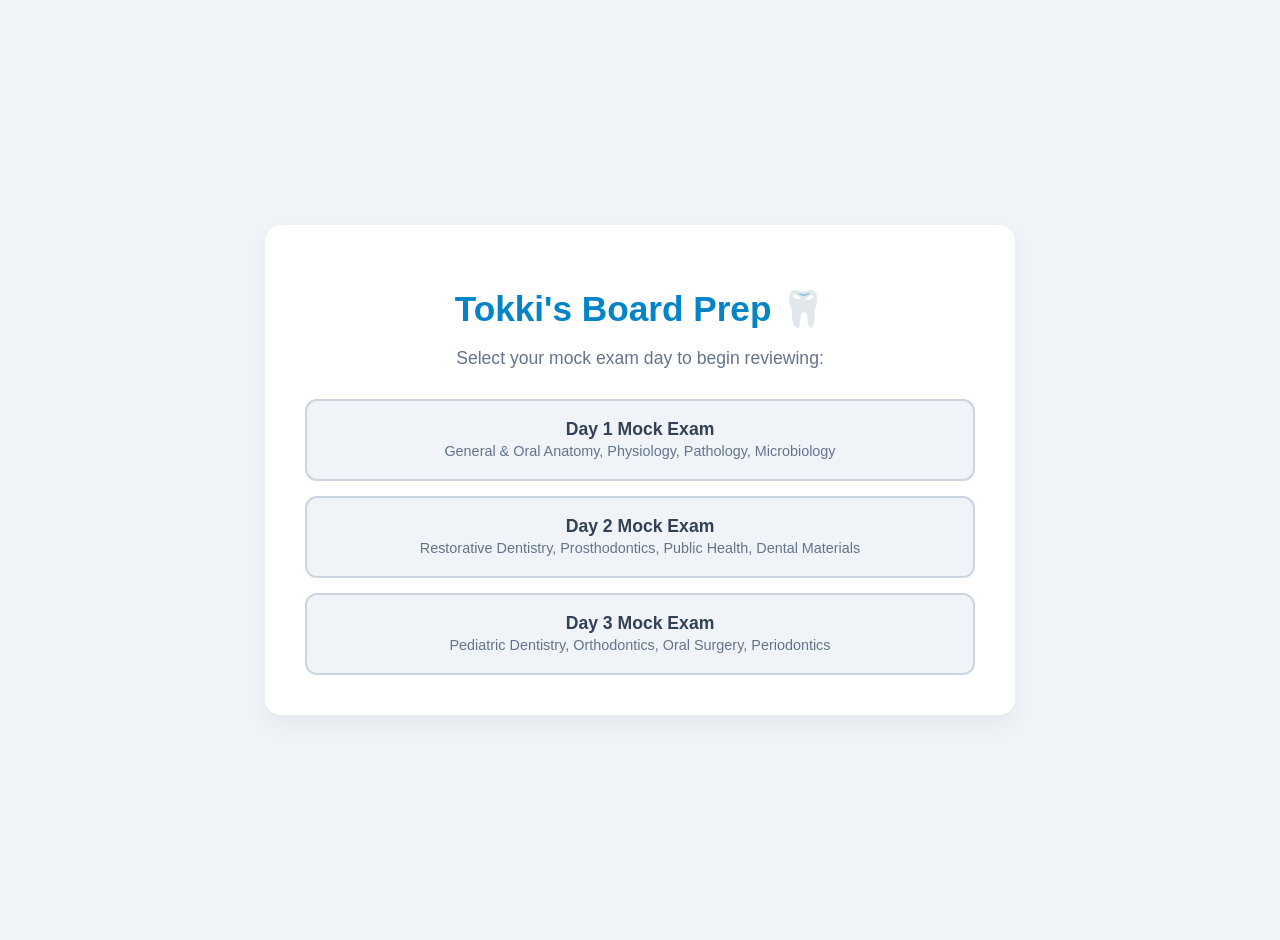
==== index.html @ 35cb78d5 "Update index.html ui" ====
<!DOCTYPE html>
<html lang="en">
<head>
    <meta charset="UTF-8">
    <meta name="viewport" content="width=device-width, initial-scale=1.0">
    <title>Tokki's Board Prep</title>
    <style>
        :root {
            --primary: #0284c7;
            --primary-hover: #0369a1;
            --bg-color: #f0f4f8;
            --card-bg: #ffffff;
            --text-dark: #334155;
            --text-light: #64748b;
            --correct: #22c55e;
            --wrong: #ef4444;
            --rationale-bg: #e0f2fe;
            --rationale-text: #0369a1;
        }

        body {
            font-family: 'Segoe UI', Tahoma, Geneva, Verdana, sans-serif;
            background-color: var(--bg-color);
            color: var(--text-dark);
            display: flex;
            justify-content: center;
            align-items: center;
            min-height: 100vh;
            margin: 0;
            padding: 20px;
        }

        .quiz-container {
            background-color: var(--card-bg);
            border-radius: 16px;
            box-shadow: 0 10px 25px rgba(0,0,0,0.05);
            width: 100%;
            max-width: 750px;
            padding: 40px;
            box-sizing: border-box;
        }

        /* Home Screen Styles */
        .home-screen {
            text-align: center;
        }

        .home-screen h1 {
            color: var(--primary);
            margin-bottom: 10px;
            font-size: 2.2rem;
        }

        .home-screen p {
            color: var(--text-light);
            margin-bottom: 30px;
            font-size: 1.1rem;
        }

        .day-buttons {
            display: flex;
            flex-direction: column;
            gap: 15px;
        }

        .day-btn {
            background-color: var(--bg-color);
            border: 2px solid #cbd5e1;
            border-radius: 12px;
            padding: 18px;
            font-size: 1.1rem;
            font-weight: 600;
            color: var(--text-dark);
            cursor: pointer;
            transition: all 0.2s ease;
        }

        .day-btn:hover {
            background-color: var(--primary);
            color: white;
            border-color: var(--primary);
            transform: translateY(-2px);
        }

        /* Quiz Screen Styles */
        .quiz-screen {
            display: none;
        }

        .quiz-header {
            display: flex;
            justify-content: space-between;
            align-items: center;
            margin-bottom: 25px;
            border-bottom: 1px solid #e2e8f0;
            padding-bottom: 15px;
        }

        .back-home-btn {
            background: none;
            border: none;
            color: var(--text-light);
            cursor: pointer;
            font-size: 0.95rem;
            font-weight: 600;
            padding: 0;
        }

        .back-home-btn:hover {
            color: var(--primary);
        }

        .progress {
            font-size: 0.9rem;
            color: var(--text-light);
            font-weight: 600;
        }

        .question {
            font-size: 1.15rem;
            font-weight: 600;
            margin-bottom: 25px;
            line-height: 1.6;
        }

        .options {
            display: flex;
            flex-direction: column;
            gap: 12px;
        }

        .option-btn {
            background-color: var(--bg-color);
            border: 2px solid transparent;
            border-radius: 8px;
            padding: 15px 20px;
            font-size: 1rem;
            color: var(--text-dark);
            cursor: pointer;
            text-align: left;
            transition: all 0.2s ease;
            line-height: 1.4;
        }

        .option-btn:hover:not(:disabled) {
            background-color: #e2e8f0;
            border-color: #cbd5e1;
        }

        .option-btn:disabled {
            cursor: default;
        }

        .option-btn.correct {
            background-color: #dcfce7;
            border-color: var(--correct);
            color: #166534;
        }

        .option-btn.wrong {
            background-color: #fee2e2;
            border-color: var(--wrong);
            color: #991b1b;
        }

        .rationale-box {
            display: none;
            margin-top: 25px;
            padding: 20px;
            border-radius: 8px;
            background-color: var(--rationale-bg);
            color: var(--rationale-text);
            border-left: 4px solid var(--primary);
            font-size: 0.95rem;
            line-height: 1.5;
        }

        .rationale-box strong {
            display: block;
            margin-bottom: 8px;
            font-size: 1.05rem;
        }

        .controls {
            margin-top: 30px;
            display: flex;
            justify-content: space-between;
        }

        .nav-btn {
            background-color: #cbd5e1;
            color: var(--text-dark);
            border: none;
            border-radius: 8px;
            padding: 12px 24px;
            font-size: 1rem;
            font-weight: 600;
            cursor: pointer;
            transition: background-color 0.2s ease;
        }

        .nav-btn:hover:not(:disabled) {
            background-color: #94a3b8;
        }

        .nav-btn:disabled {
            opacity: 0.5;
            cursor: not-allowed;
        }

        #next-btn {
            background-color: var(--primary);
            color: white;
        }

        #next-btn:hover:not(:disabled) {
            background-color: var(--primary-hover);
        }

        /* Results Screen Styles */
        .results-screen {
            text-align: center;
            display: none;
        }

        .results-screen h2 {
            font-size: 2rem;
            color: var(--primary);
            margin-bottom: 10px;
        }

        .results-screen p {
            font-size: 1.2rem;
            color: var(--text-light);
            margin-bottom: 25px;
        }

        .results-details {
            text-align: left;
            margin-bottom: 30px;
            padding: 20px;
            background-color: #f8fafc;
            border-radius: 8px;
            border: 1px solid #e2e8f0;
            font-size: 1rem;
            color: var(--text-dark);
        }
    </style>
</head>
<body>

    <div class="quiz-container">
        
        <!-- HOME / DAY SELECTOR SCREEN -->
        <div class="home-screen" id="home-screen">
            <h1>Tokki's Board Prep 🦷</h1>
            <p>Select your mock exam day to begin reviewing:</p>
            <div class="day-buttons">
                <button class="day-btn" onclick="startExam('day1')">
                    <strong>Day 1 Mock Exam</strong><br>
                    <span style="font-size: 0.9rem; font-weight: normal; color: var(--text-light);">General & Oral Anatomy, Physiology, Pathology, Microbiology</span>
                </button>
                <button class="day-btn" onclick="startExam('day2')">
                    <strong>Day 2 Mock Exam</strong><br>
                    <span style="font-size: 0.9rem; font-weight: normal; color: var(--text-light);">Restorative Dentistry, Prosthodontics, Public Health, Dental Materials</span>
                </button>
                <button class="day-btn" onclick="startExam('day3')">
                    <strong>Day 3 Mock Exam</strong><br>
                    <span style="font-size: 0.9rem; font-weight: normal; color: var(--text-light);">Pediatric Dentistry, Orthodontics, Oral Surgery, Periodontics</span>
                </button>
            </div>
        </div>

        <!-- QUIZ INTERACTIVE SCREEN -->
        <div class="quiz-screen" id="quiz-screen">
            <div class="quiz-header">
                <button class="back-home-btn" onclick="returnToHome()">← Exit to Home</button>
                <div class="progress" id="progress">Question 1 of 1</div>
            </div>

            <div class="question" id="question">Loading question...</div>
            <div class="options" id="options"></div>
            
            <div class="rationale-box" id="rationale-box">
                <strong>Explanation:</strong>
                <span id="rationale-text"></span>
            </div>

            <div class="controls">
                <button class="nav-btn" id="prev-btn" onclick="prevQuestion()">Previous</button>
                <button class="nav-btn" id="next-btn" onclick="nextQuestion()">Next</button>
            </div>
        </div>

        <!-- RESULTS SCREEN -->
        <div class="results-screen" id="results-screen">
            <h2>Exam Complete!</h2>
            <p>You scored <strong id="score">0</strong> out of <span id="total">0</span>!</p>
            <div id="results-message" class="results-details"></div>
            <button class="day-btn" onclick="returnToHome()" style="background-color: var(--primary); color: white; border: none;">Back to Home</button>
        </div>

    </div>

    <script>
        // --- EXAM QUESTION BANKS ---
        const examData = {
            day1: [
              {
                "question": "A 24-year-old patient requires a surgical extraction of an impacted mandibular third molar (#38). During the administration of the inferior alveolar nerve block (IANB), the needle is inserted too far posteriorly into the parotid gland. Which cranial nerve is most likely to be temporarily paralyzed, and what clinical sign would the patient exhibit?",
                "options": [
                  "Trigeminal Nerve (CN V); Inability to close the mandible",
                  "Facial Nerve (CN VII); Unilateral drooping of the facial muscles (Bell's palsy-like)",
                  "Glossopharyngeal Nerve (CN IX); Loss of gag reflex",
                  "Hypoglossal Nerve (CN XII); Deviation of the tongue to the affected side"
                ],
                "correct": 1,
                "rationale": "The facial nerve (CN VII) runs directly through the parotid gland. If the needle goes too far posterior during an IANB and injects anesthetic into the parotid capsule, CN VII is temporarily blocked, causing a temporary unilateral facial paralysis (inability to close the eye, drooping lip) that lasts until the anesthetic wears off."
              },
              {
                "question": "Which of the following root surface depressions is the deepest and most notorious for harboring calculus, making it extremely difficult to clean during periodontal root planing?",
                "options": [
                  "The mesial surface of the maxillary first premolar",
                  "The distal surface of the mandibular first molar",
                  "The mesial surface of the maxillary central incisor",
                  "The lingual surface of the mandibular canine"
                ],
                "correct": 0,
                "rationale": "The mesial surface of the maxillary 1st premolar features a severe, deep developmental concavity that extends from the crown down the root. It is a notorious plaque trap and very difficult to adapt a curette to."
              },
              {
                "question": "Statement 1: Streptococcus mutans is primarily responsible for the initiation of enamel caries due to its ability to synthesize extracellular glucans from sucrose.\nStatement 2: Lactobacillus species are the primary organisms driving the progression of deep dentinal caries due to their highly aciduric nature.",
                "options": [
                  "Both statements are TRUE.",
                  "Both statements are FALSE.",
                  "Statement 1 is TRUE; Statement 2 is FALSE.",
                  "Statement 1 is FALSE; Statement 2 is TRUE."
                ],
                "correct": 0,
                "rationale": "Both are strictly true. S. mutans thrives in the early, highly oxygenated oral environment and starts the cavity on the enamel. Once the cavity deepens into the dentin where oxygen is low and the environment is highly acidic, Lactobacilli take over and rapidly progress the decay."
              },
              {
                "question": "A 45-year-old female presents with a white, lace-like network of lines (Wickham striae) on her bilateral buccal mucosa. A biopsy reveals a dense, band-like infiltrate of T-lymphocytes just beneath the epithelium and destruction of the basal cell layer. What is the definitive diagnosis?",
                "options": [
                  "Leukoplakia",
                  "Oral Candidiasis",
                  "Lichen Planus",
                  "Pemphigus Vulgaris"
                ],
                "correct": 2,
                "rationale": "Lichen planus is a classic T-cell mediated autoimmune disease. The clinical hallmark is the white lace-like Wickham striae on the cheeks, and the histological hallmark is the band-like T-cell infiltrate destroying the basal layer."
              },
              {
                "question": "During normal cardiac physiology, the Frank-Starling Law of the Heart states that:",
                "options": [
                  "Cardiac output decreases as heart rate increases beyond 160 bpm.",
                  "The critical volume of blood in the atria dictates the rate of the SA node firing.",
                  "The force of ventricular contraction is directly proportional to the initial length of the cardiac muscle fibers (end-diastolic volume).",
                  "The closure of the atrioventricular valves produces the first heart sound."
                ],
                "correct": 2,
                "rationale": "The Frank-Starling law essentially states that the more the heart chamber fills with blood during diastole (stretching the muscle fibers), the harder it will contract to pump that blood out during systole."
              },
              {
                "question": "Which of the following anatomical spaces is the most common site for the spread of an odontogenic infection originating from the apices of the mandibular second or third molars, potentially leading to Ludwig's Angina?",
                "options": [
                  "Canine space",
                  "Submental space",
                  "Submandibular space",
                  "Buccal space"
                ],
                "correct": 2,
                "rationale": "Because the apices of the mandibular 2nd and 3rd molars sit below the attachment of the mylohyoid muscle on the lingual aspect of the mandible, infections drain directly downward into the submandibular space. (Infections of incisors usually go to the submental space)."
              },
              {
                "question": "In the sliding filament theory of skeletal muscle contraction, which specific ion binds to troponin, causing tropomyosin to shift and expose the myosin-binding sites on the actin filament?",
                "options": [
                  "Sodium (Na<sup>+</sup>)",
                  "Potassium (K<sup>+</sup>)",
                  "Calcium (Ca<sup>2+</sup>)",
                  "Magnesium (Mg<sup>2+</sup>)"
                ],
                "correct": 2,
                "rationale": "Calcium (Ca<sup>2+</sup>) is the key trigger. Released from the sarcoplasmic reticulum, it binds to troponin, physically pulling the tropomyosin rope off the actin, allowing the myosin heads to grab on and contract the muscle."
              },
              {
                "question": "All of the following are classic radiographic and histological features of an Odontogenic Keratocyst (OKC) EXCEPT:",
                "options": [
                  "It typically presents as a multilocular radiolucency in the posterior mandible.",
                  "It has a thick, heavily inflamed fibrous connective tissue wall.",
                  "The epithelial lining is composed of a uniform layer of parakeratin 6-8 cells thick.",
                  "It has a highly prominent, palisaded basal cell layer (picket-fence appearance)."
                ],
                "correct": 1,
                "rationale": "This is the EXCEPT question. OKCs are distinct because their connective tissue walls are generally uninflamed and very thin. If they were heavily inflamed, the classic picket-fence histology of the epithelial lining would be destroyed."
              },
              {
                "question": "A patient complains of pain when biting down perfectly straight, but no pain when chewing side-to-side. You suspect a fractured cusp. Which major structural ridge connects the mesiolingual and distobuccal cusps of the maxillary first molar and is the strongest ridge on the tooth?",
                "options": [
                  "Transverse ridge",
                  "Oblique ridge",
                  "Marginal ridge",
                  "Cusp ridge"
                ],
                "correct": 1,
                "rationale": "The oblique ridge is a defining feature of the maxillary 1st molar, crossing diagonally from the mesiolingual cusp to the distobuccal cusp. It must be preserved during cavity preparations whenever possible due to its structural strength."
              },
              {
                "question": "Which primary cell of acute inflammation arrives first at the site of tissue injury, utilizing the processes of margination, rolling, and diapedesis to exit the blood vessel?",
                "options": [
                  "Macrophage",
                  "Plasma cell",
                  "Neutrophil (Polymorphonuclear leukocyte)",
                  "Lymphocyte"
                ],
                "correct": 2,
                "rationale": "Neutrophils (PMNs) are the rapid-response troops of the immune system. They arrive within minutes to hours of an injury or infection, squeezing out of the blood vessels (diapedesis) to eat bacteria."
              },
              {
                "question": "The submandibular duct (Wharton's duct) shares an intimate anatomical relationship with the lingual nerve in the floor of the mouth. As the duct travels anteriorly from the gland to the sublingual caruncle, the lingual nerve:",
                "options": [
                  "Loops under the duct from lateral to medial.",
                  "Travels strictly superior to the duct without crossing it.",
                  "Pierces directly through the center of the duct.",
                  "Travels strictly inferior to the duct without crossing it."
                ],
                "correct": 0,
                "rationale": "This is a classic anatomy board question. As the submandibular duct runs forward, the lingual nerve loops under it, moving from the lateral side to the medial side of the duct."
              },
              {
                "question": "A 60-year-old male smoker presents with a painless, indurated (hard) ulcer on the lateral border of his tongue that has not healed in 4 weeks. What is the most statistically probable histopathological diagnosis?",
                "options": [
                  "Traumatic ulcer",
                  "Squamous Cell Carcinoma (SCC)",
                  "Major Aphthous Ulcer",
                  "Syphilitic chancre"
                ],
                "correct": 1,
                "rationale": "A painless, hard, non-healing ulcer on the lateral border of the tongue in an older smoker is the textbook presentation of Squamous Cell Carcinoma until proven otherwise via biopsy."
              },
              {
                "question": "During tooth development (odontogenesis), which structure determines the size, shape, and number of roots a tooth will have?",
                "options": [
                  "The enamel organ",
                  "Hertwig's Epithelial Root Sheath (HERS)",
                  "The dental follicle",
                  "The rests of Serres"
                ],
                "correct": 1,
                "rationale": "Hertwig's Epithelial Root Sheath (HERS) maps out the shape of the roots. If HERS invaginates properly, multiple roots form. If HERS fragments prematurely, accessory canals form."
              },
              {
                "question": "A patient in the dental chair suddenly experiences a severe Type I hypersensitivity (anaphylactic) reaction to a penicillin antibiotic. Which immunoglobulin is primarily mediating the massive degranulation of mast cells and release of histamine?",
                "options": [
                  "IgA",
                  "IgG",
                  "IgM",
                  "IgE"
                ],
                "correct": 3,
                "rationale": "Type I hypersensitivity (anaphylaxis, asthma, hives) is strictly mediated by IgE antibodies binding to mast cells and basophils."
              },
              {
                "question": "Which muscle of mastication is unique because its primary action is to depress (open) the mandible and protrude it, rather than elevate (close) it?",
                "options": [
                  "Masseter",
                  "Temporalis",
                  "Medial pterygoid",
                  "Lateral pterygoid"
                ],
                "correct": 3,
                "rationale": "The Lateral Pterygoid is the only muscle of mastication that opens the mouth (depresses). The Masseter, Temporalis, and Medial Pterygoid all close the mouth (elevate)."
              },
              {
                "question": "Radiographically, a 55-year-old female's skull shows a diffuse \"cotton-wool\" appearance. Her maxilla is significantly enlarged, causing her upper denture to no longer fit. Dental x-rays show generalized hypercementosis of her teeth. Her serum alkaline phosphatase levels are highly elevated. What is the diagnosis?",
                "options": [
                  "Fibrous Dysplasia",
                  "Paget's Disease of Bone (Osteitis Deformans)",
                  "Multiple Myeloma",
                  "Osteomalacia"
                ],
                "correct": 1,
                "rationale": "\"Cotton-wool\" skull, hypercementosis, expanding maxilla, and high alkaline phosphatase are the absolute diagnostic keywords for Paget's Disease."
              },
              {
                "question": "In general cellular physiology, what is the primary function of the sodium-potassium pump (Na<sup>+</sup>/K<sup>+</sup> ATPase)?",
                "options": [
                  "To move 3 Na<sup>+</sup> into the cell and 2 K<sup>+</sup> out of the cell to trigger an action potential.",
                  "To move 3 Na<sup>+</sup> out of the cell and 2 K<sup>+</sup> into the cell to maintain the resting membrane potential.",
                  "To passively allow sodium to diffuse across the membrane during depolarization.",
                  "To synthesize ATP using the electrochemical gradient."
                ],
                "correct": 1,
                "rationale": "The pump actively uses ATP to throw 3 Na<sup>+</sup> out and bring 2 K<sup>+</sup> in. This maintains the negative resting membrane potential of the cell. (Option A describes depolarization, which is a passive influx of sodium, not the pump)."
              },
              {
                "question": "A 9-year-old boy presents with a bluish, fluid-filled, dome-shaped swelling on the alveolar ridge exactly where tooth #11 is scheduled to emerge. The lesion is asymptomatic. What is the most appropriate management for this Eruption Cyst?",
                "options": [
                  "Immediate surgical excision and biopsy",
                  "Fine needle aspiration",
                  "No treatment; allow the tooth to erupt through it naturally",
                  "Marsupialization"
                ],
                "correct": 2,
                "rationale": "An eruption cyst is simply a dentigerous cyst surrounding a tooth that has already popped out of the bone and is stuck right under the gums. The pressure of the tooth will naturally rupture it; no surgery is needed."
              },
              {
                "question": "When examining the occlusal anatomy of a mandibular second molar, what is the characteristic groove pattern formed by the intersection of the developmental grooves?",
                "options": [
                  "Y-shaped pattern",
                  "H-shaped pattern",
                  "Cross-shaped (+) pattern",
                  "U-shaped pattern"
                ],
                "correct": 2,
                "rationale": "The mandibular 1st molar has a 5-cusp Y-pattern. The mandibular 2nd molar is highly symmetrical with 4 cusps, creating a distinct Cross (+) groove pattern on the occlusal surface."
              },
              {
                "question": "Which of the following is the most common benign salivary gland tumor, typically presenting as a slow-growing, painless, firm mass in the parotid gland, characterized histologically by a mixture of epithelial and mesenchymal-like tissues?",
                "options": [
                  "Warthin's Tumor",
                  "Mucoepidermoid Carcinoma",
                  "Pleomorphic Adenoma (Benign Mixed Tumor)",
                  "Adenoid Cystic Carcinoma"
                ],
                "correct": 2,
                "rationale": "The Pleomorphic Adenoma is by far the most common salivary gland tumor (both benign and overall). \"Pleomorphic\" refers to its mixed tissue appearance under a microscope."
              },
              {
                "question": "Statement 1: The external carotid artery supplies the majority of the blood to the face and oral cavity.\nStatement 2: The internal carotid artery enters the skull to supply the brain and has no branches in the neck.",
                "options": [
                  "Both statements are TRUE.",
                  "Both statements are FALSE.",
                  "Statement 1 is TRUE; Statement 2 is FALSE.",
                  "Statement 1 is FALSE; Statement 2 is TRUE."
                ],
                "correct": 0,
                "rationale": "Both statements are perfectly accurate anatomical facts."
              },
              {
                "question": "Which of the following periodontal pathogens is a Gram-negative, obligate anaerobe that produces black-pigmented colonies on blood agar and is a core member of the \"Red Complex\" associated with severe chronic periodontitis?",
                "options": [
                  "Streptococcus sanguinis",
                  "Actinomyces viscosus",
                  "Porphyromonas gingivalis",
                  "Fusobacterium nucleatum"
                ],
                "correct": 2,
                "rationale": "Porphyromonas gingivalis, along with T. forsythia and T. denticola, make up the Socransky \"Red Complex\" which is the primary microbial driver of severe periodontal destruction."
              },
              {
                "question": "Which basic physiological process is defined as the programmed, highly regulated death of a cell that does not trigger an inflammatory response in the surrounding tissues?",
                "options": [
                  "Coagulative necrosis",
                  "Liquefactive necrosis",
                  "Apoptosis",
                  "Autolysis"
                ],
                "correct": 2,
                "rationale": "Apoptosis is clean, programmed cell suicide. Necrosis is messy, traumatic cell death that causes the cell to rupture and trigger massive inflammation."
              },
              {
                "question": "What is the universal, defining morphological trait of a mandibular first premolar?",
                "options": [
                  "Two roots (buccal and lingual)",
                  "A prominent mesiolingual developmental groove",
                  "A lingual cusp that is larger than the buccal cusp",
                  "A deeply bifurcated root tip"
                ],
                "correct": 1,
                "rationale": "The mesiolingual developmental groove is unique to the mandibular 1st premolar. (Option A is max 1st premolar. Option C is false, the buccal cusp is massive while the lingual cusp is almost non-functional)."
              },
              {
                "question": "An oral cytology smear from a patient with a wiping-off white plaque reveals branching pseudohyphae and budding yeast cells. This dimorphic organism is:",
                "options": [
                  "Histoplasma capsulatum",
                  "Mycobacterium tuberculosis",
                  "Candida albicans",
                  "Treponema pallidum"
                ],
                "correct": 2,
                "rationale": "Candida albicans is the fungus responsible for thrush. It is dimorphic, meaning it can exist as both a yeast (spore) and a mold (pseudohyphae/hyphae) depending on the environment."
              },
              {
                "question": "The Temporomandibular Joint (TMJ) is a ginglymoarthrodial joint. During the maximum opening of the mouth, the condyle translates forward. Which ligament primarily restricts the excessive forward, inferior, and lateral movement of the mandible, preventing dislocation?",
                "options": [
                  "Stylomandibular ligament",
                  "Sphenomandibular ligament",
                  "Temporomandibular (Lateral) ligament",
                  "Pterygomandibular raphe"
                ],
                "correct": 2,
                "rationale": "The Temporomandibular (Lateral) Ligament is the main reinforcing structure of the TMJ capsule, preventing the condyle from dropping too far down and dislocating anteriorly over the articular eminence."
              },
              {
                "question": "In the histology of enamel, what are the daily, rhythmic incremental growth lines called?",
                "options": [
                  "Lines of von Ebner",
                  "Contour Lines of Owen",
                  "Striae of Retzius",
                  "Hunter-Schreger bands"
                ],
                "correct": 2,
                "rationale": "Striae of Retzius are the growth rings of enamel. (Lines of von Ebner are the growth rings of dentin. Hunter-Schreger bands are optical phenomenons caused by changes in rod direction to prevent fractures)."
              },
              {
                "question": "A patient complains of severe pain originating from the maxillary sinus. The roots of which teeth are in closest anatomical proximity to the floor of the maxillary sinus, making them the most likely source of odontogenic sinusitis or oroantral communication during extraction?",
                "options": [
                  "Maxillary central incisors",
                  "Maxillary canines",
                  "Maxillary first and second molars",
                  "Maxillary first premolars"
                ],
                "correct": 2,
                "rationale": "The roots of the maxillary 1st and 2nd molars are frequently separated from the sinus cavity by only a paper-thin layer of bone, or sometimes jut directly into the sinus lining."
              },
              {
                "question": "Which cranial nerve provides parasympathetic secretomotor innervation to the parotid salivary gland?",
                "options": [
                  "Facial Nerve (CN VII)",
                  "Trigeminal Nerve (CN V)",
                  "Glossopharyngeal Nerve (CN IX)",
                  "Vagus Nerve (CN X)"
                ],
                "correct": 2,
                "rationale": "While CN VII runs through the parotid, it does not supply it. The Glossopharyngeal nerve (CN IX) provides the secretomotor fibers (via the otic ganglion) that tell the parotid to secrete saliva."
              },
              {
                "question": "Osteoradionecrosis (ORN) is a severe complication following radiation therapy to the head and neck. Why is the mandible significantly more susceptible to ORN than the maxilla?",
                "options": [
                  "The mandible absorbs more radiation due to gravity.",
                  "The mandible relies heavily on a single primary blood supply (the inferior alveolar artery) and has less collateral blood flow than the highly vascular maxilla.",
                  "The maxilla is protected by the sinus cavities.",
                  "The bone marrow in the mandible contains more osteoclasts."
                ],
                "correct": 1,
                "rationale": "The maxilla is fed by a massive, rich network of interconnected blood vessels. The mandible is essentially fed by one main hose (the inferior alveolar artery). Radiation damages blood vessels permanently. When the mandible's single blood supply is damaged, the bone dies (necrosis) because it has no backup flow."
              },
              {
                "question": "An 8-year-old boy presents to the clinic immediately after a bicycle accident. His maxillary right central incisor (#11) is avulsed but brought in a glass of cold milk. Before replantation, you evaluate the root development. Based on standard chronologies of tooth development, the apical foramen of this tooth is most likely:",
                "options": [
                  "Completely closed, as the tooth erupted at age 6.",
                  "Completely closed, as root formation finishes simultaneously with eruption.",
                  "Wide open, as the root does not finish developing until approximately age 10-11.",
                  "Resorbing, as it is preparing to exfoliate."
                ],
                "correct": 2,
                "rationale": "A vital board rule: Roots take about 2.5 to 3 years to fully complete after the tooth erupts. Since centrals erupt at 7-8, the root is not complete until 10-11. Replanting an avulsed tooth with an open apex has a much higher chance of revascularizing (healing without a root canal) than one with a closed apex."
              },
              {
                "question": "In the physiology of a neuron's action potential, the rapid repolarization phase (bringing the cell's membrane potential back down to its negative resting state) is primarily caused by:",
                "options": [
                  "The rapid influx of Sodium (Na<sup>+</sup>) into the cell.",
                  "The rapid efflux of Potassium (K<sup>+</sup>) out of the cell.",
                  "The active transport of Calcium (Ca<sup>2+</sup>) into the sarcoplasmic reticulum.",
                  "The binding of acetylcholine to the postsynaptic receptors."
                ],
                "correct": 1,
                "rationale": "During repolarization, the sodium channels snap shut, and the potassium channels swing open. Potassium rushes out of the cell, carrying its positive charge away, plunging the inside of the cell back to a negative voltage."
              },
              {
                "question": "During a cranial nerve examination, you ask the patient to stick their tongue straight out. Which specific intrinsic or extrinsic muscle of the tongue is responsible for protruding it?",
                "options": [
                  "Hyoglossus",
                  "Styloglossus",
                  "Palatoglossus",
                  "Genioglossus"
                ],
                "correct": 3,
                "rationale": "The genioglossus (originating from the genial tubercles of the mandible) pulls the base of the tongue forward, causing the tongue to stick out."
              },
              {
                "question": "A routine panoramic radiograph of a 30-year-old male reveals a well-defined, heart-shaped radiolucency exactly between the roots of the vital maxillary central incisors. The teeth are asymptomatic. The most likely diagnosis is:",
                "options": [
                  "Radicular cyst",
                  "Nasopalatine duct cyst",
                  "Globulomaxillary cyst",
                  "Lateral periodontal cyst"
                ],
                "correct": 1,
                "rationale": "This is a classic developmental cyst located in the incisive canal. On a 2D x-ray, the anterior nasal spine superimposes over the round cyst, creating the classic \"heart-shaped\" radiolucency. Because it is non-odontogenic, the adjacent incisors remain vital (alive)."
              },
              {
                "question": "To legally and ethically ensure that a dental clinic's steam autoclave is effectively destroying all microorganisms (including highly resistant endospores), the gold-standard biological indicator test uses which organism?",
                "options": [
                  "Bacillus atrophaeus",
                  "Mycobacterium tuberculosis",
                  "Geobacillus stearothermophilus",
                  "Clostridium tetani"
                ],
                "correct": 2,
                "rationale": "This bacterium produces incredibly tough, heat-resistant spores. If the steam autoclave gets hot and pressurized enough to kill these specific spores, it is mathematically guaranteed to have killed every other pathogen (like HIV, Hep B, etc.)."
              },
              {
                "question": "In general pathology, which of the following characteristics is the ONLY absolute, definitive criterion that distinguishes a malignant neoplasm from a benign neoplasm?",
                "options": [
                  "A rapid rate of cellular growth",
                  "The presence of numerous mitotic figures",
                  "The ability to metastasize to distant sites",
                  "A lack of a fibrous connective tissue capsule"
                ],
                "correct": 2,
                "rationale": "While malignant tumors usually grow fast, lack capsules, and have mitoses, some benign tumors do that too. The absolute, undeniable proof that a tumor is malignant (cancer) is if it spreads via blood/lymph to a secondary site (metastasis). Benign tumors never metastasize."
              },
              {
                "question": "When performing endodontic therapy on a permanent mandibular first molar, the clinician must assume the presence of a specific canal morphology until proven otherwise. What is the most common canal configuration for this tooth?",
                "options": [
                  "One canal in the mesial root; one canal in the distal root.",
                  "Two canals in the mesial root; one canal in the distal root.",
                  "One canal in the mesial root; two canals in the distal root.",
                  "Two canals in the mesial root; two canals in the palatal root."
                ],
                "correct": 1,
                "rationale": "The standard anatomy of tooth #36/46 features a broad mesial root containing an MB and ML canal, and a broad distal root usually containing one large, ribbon-shaped canal (making 3 canals total). Note: About 30% of the time, the distal root has two canals, making 4. But \"2 mesial, 1 distal\" is the primary baseline."
              },
              {
                "question": "Saliva plays a critical role in the initial digestion of carbohydrates in the oral cavity. Which enzyme, secreted primarily by the parotid gland, is responsible for breaking down complex starches into maltose?",
                "options": [
                  "Pepsin",
                  "Lipase",
                  "Salivary amylase (Ptyalin)",
                  "Trypsin"
                ],
                "correct": 2,
                "rationale": "Ptyalin begins the chemical digestion of carbohydrates in the mouth. It is why a piece of bread tastes slightly sweet if you chew it for a long time without swallowing."
              },
              {
                "question": "The Trigeminal nerve (CN V) has three major divisions. After the Maxillary division (V2) exits the cranial cavity, it immediately enters the pterygopalatine fossa. Through which specific opening does V2 exit the skull to reach this fossa?",
                "options": [
                  "Superior orbital fissure",
                  "Foramen ovale",
                  "Foramen rotundum",
                  "Foramen spinosum"
                ],
                "correct": 2,
                "rationale": "Memory trick for Trigeminal exits: Standing Room Only. V1 (Ophthalmic) goes through the Superior orbital fissure. V2 (Maxillary) goes through foramen Rotundum. V3 (Mandibular) goes through foramen Ovale."
              },
              {
                "question": "A 22-year-old patient complains of localized pain around the mandibular right first molar. The tooth tests vital to cold. Radiographically, there is a well-circumscribed radiopaque mass fused directly to the apical third of the distal root, surrounded by a thin radiolucent halo. The diagnosis is:",
                "options": [
                  "Condensing osteitis",
                  "Cementoblastoma",
                  "Complex odontoma",
                  "Periapical cemento-osseous dysplasia"
                ],
                "correct": 1,
                "rationale": "The hallmark is a radiopaque mass fused directly to the root of a vital molar, often causing pain and root expansion. The radiolucent halo is the PDL space pushed outward."
              },
              {
                "question": "A dental assistant suffers a deep needle-stick injury from a patient with an unknown medical history. A subsequent blood panel of the patient reveals the presence of HBsAg, but no Anti-HBs. What does this indicate?",
                "options": [
                  "The patient has recovered from Hepatitis B and is immune.",
                  "The patient was successfully vaccinated against Hepatitis B.",
                  "The patient has an active Hepatitis B infection and is potentially highly infectious.",
                  "The patient has Hepatitis C, not Hepatitis B."
                ],
                "correct": 2,
                "rationale": "HBsAg (Hepatitis B surface Antigen) is the physical protein on the surface of the virus. If it is present in the blood, the virus is currently in the body. Anti-HBs (Antibody) means the body has fought it off and is immune. This patient has the virus, but no immunity."
              },
              {
                "question": "A patient with a history of severe deep vein thrombosis (DVT) in their lower extremities suddenly collapses in the dental reception area with severe shortness of breath and chest pain. If a piece of the thrombus broke off (embolized), where will it most likely lodge and cause a catastrophic blockage?",
                "options": [
                  "The cerebral arteries (causing a stroke)",
                  "The coronary arteries (causing a myocardial infarction)",
                  "The pulmonary arteries (causing a pulmonary embolism)",
                  "The hepatic portal vein (causing liver failure)"
                ],
                "correct": 2,
                "rationale": "A clot in the leg vein travels up the vena cava &rarr; right atrium &rarr; right ventricle &rarr; out the pulmonary artery. The clot is too big to pass through the tiny capillaries of the lungs, so it gets stuck there, blocking blood from getting oxygenated."
              },
              {
                "question": "Statement 1: The first primary teeth to erupt are typically the mandibular central incisors around 6-8 months of age.\nStatement 2: In the primary dentition, the first molars erupt before the canines.",
                "options": [
                  "Both statements are TRUE.",
                  "Both statements are FALSE.",
                  "Statement 1 is TRUE; Statement 2 is FALSE.",
                  "Statement 1 is FALSE; Statement 2 is TRUE."
                ],
                "correct": 0,
                "rationale": "The primary eruption sequence follows the letters A-B-D-C-E (Centrals &rarr; Laterals &rarr; 1st Molars &rarr; Canines &rarr; 2nd Molars). It is highly tested because the 1st molar erupts before the canine, unlike the permanent dentition."
              },
              {
                "question": "In the physiological regulation of blood calcium levels, which hormone is secreted in response to low serum calcium, functioning to increase blood calcium by stimulating osteoclastic bone resorption?",
                "options": [
                  "Calcitonin",
                  "Parathyroid hormone (PTH)",
                  "Thyroid hormone (T3/T4)",
                  "Aldosterone"
                ],
                "correct": 1,
                "rationale": "When blood calcium drops, PTH is released. It acts like a \"bone miner,\" stimulating osteoclasts to break down bone matrix and release stored calcium back into the bloodstream."
              },
              {
                "question": "During the administration of an Inferior Alveolar Nerve Block, the needle tip must physically pass near the lingula of the mandible. Which accessory ligament of the TMJ attaches directly to this bony prominence?",
                "options": [
                  "Stylomandibular ligament",
                  "Temporomandibular ligament",
                  "Sphenomandibular ligament",
                  "Pterygomandibular raphe"
                ],
                "correct": 2,
                "rationale": "It originates from the spine of the sphenoid bone and attaches directly to the lingula (the bony flap covering the mandibular foramen). It is the ligament most likely to be injured or pierced during a clumsy IANB injection."
              },
              {
                "question": "A 20-year-old male presents with severe, hemorrhagic crusting of his lips and multiple \"target\" or \"bulls-eye\" looking lesions on his hands and arms. He recently finished a course of antibiotics. What is the most likely immunological condition?",
                "options": [
                  "Lupus Erythematosus",
                  "Erythema Multiforme",
                  "Pemphigus Vulgaris",
                  "Mucous Membrane Pemphigoid"
                ],
                "correct": 1,
                "rationale": "\"Target\" or \"bullseye\" skin lesions and bloody, hemorrhagic crusting of the lips in a young male are the absolute classic pathognomonic signs. It is often triggered by an infection (HSV) or medications (antibiotics)."
              },
              {
                "question": "An uncontrolled diabetic patient presenting with ketoacidosis develops massive, rapid tissue necrosis of the palate and nasal cavity. A biopsy reveals large, non-septate fungal hyphae branching at right angles. The diagnosis is:",
                "options": [
                  "Histoplasmosis",
                  "Oral Candidiasis",
                  "Mucormycosis",
                  "Actinomycosis"
                ],
                "correct": 2,
                "rationale": "The fungus Mucor thrives in high-sugar, acidic environments (like the blood of an uncontrolled diabetic in ketoacidosis). It aggressively invades blood vessels, starving tissues of blood and causing massive, black necrotic destruction of the palate."
              },
              {
                "question": "Chronic irritation, such as severe acid reflux, can cause the normal stratified squamous epithelium of the lower esophagus to change into simple columnar epithelium to better withstand the acid. In general pathology, this reversible change from one mature adult cell type to another is called:",
                "options": [
                  "Dysplasia",
                  "Hyperplasia",
                  "Metaplasia",
                  "Anaplasia"
                ],
                "correct": 2,
                "rationale": "Metaplasia is a reversible survival mechanism. The delicate squamous cells change into tough columnar cells to survive the stomach acid (Barrett's Esophagus)."
              },
              {
                "question": "When comparing the occlusal anatomy of the maxillary first premolar and the maxillary second premolar, the second premolar typically exhibits:",
                "options": [
                  "A longer central developmental groove.",
                  "A more wrinkled appearance due to numerous supplemental grooves.",
                  "A prominent mesial marginal ridge developmental groove.",
                  "A severely bifurcated root structure."
                ],
                "correct": 1,
                "rationale": "The maxillary 2nd premolar is more rounded/symmetrical, has a very short central groove, and is highly wrinkled with supplemental grooves compared to the very angular 1st premolar."
              },
              {
                "question": "In the Renin-Angiotensin-Aldosterone System (RAAS) which regulates blood pressure, where is the enzyme renin initially secreted in response to a drop in blood volume?",
                "options": [
                  "The liver",
                  "The adrenal cortex",
                  "The juxtaglomerular cells of the kidney",
                  "The lungs"
                ],
                "correct": 2,
                "rationale": "These specialized cells in the kidney constantly monitor blood pressure. If it drops, they secrete renin, which kicks off a chain reaction to constrict blood vessels and retain water."
              },
              {
                "question": "A patient presents with a suspicious ulceration strictly on the absolute tip (apex) of the tongue. If this lesion were to metastasize via the lymphatic system, which lymph nodes would be the VERY FIRST to receive the drainage?",
                "options": [
                  "Submandibular lymph nodes",
                  "Submental lymph nodes",
                  "Deep cervical lymph nodes",
                  "Parotid lymph nodes"
                ],
                "correct": 1,
                "rationale": "The absolute tip/apex of the tongue, the lower lip, and the mandibular incisors all drain straight down into the submental nodes (located right under the chin)."
              },
              {
                "question": "A 48-year-old Black female presents for routine panoramic radiography. She has no symptoms. The x-ray reveals multiple dense, lobulated radiopaque masses scattered throughout the anterior and posterior regions of her mandible and maxilla. All teeth test vital. The diagnosis is:",
                "options": [
                  "Florid cemento-osseous dysplasia",
                  "Multiple osteomas (Gardner Syndrome)",
                  "Paget's disease",
                  "Cherubism"
                ],
                "correct": 0,
                "rationale": "This specific demographic (middle-aged Black females), combined with widespread, painless radiopacities across multiple jaw quadrants and strictly vital teeth, is the exact textbook definition."
              },
              {
                "question": "Statement 1: Aggregatibacter actinomycetemcomitans (Aa) is heavily associated with severe, rapid localized bone loss in adolescents and young adults.\nStatement 2: A major virulence factor of Aa is its production of a leukotoxin that destroys human neutrophils and macrophages.",
                "options": [
                  "Both statements are TRUE.",
                  "Both statements are FALSE.",
                  "Statement 1 is TRUE; Statement 2 is FALSE.",
                  "Statement 1 is FALSE; Statement 2 is TRUE."
                ],
                "correct": 0,
                "rationale": "A. actinomycetemcomitans is the absolute defining pathogen for Localized Aggressive Periodontitis (now staged as Periodontitis Stage III/IV Grade C). It survives by producing a leukotoxin that literally kills the white blood cells trying to hunt it down."
              },
              {
                "question": "A dental hygienist develops a severe, itchy, blistering rash on her hands 48 hours after using latex gloves. This delayed hypersensitivity reaction is classified as:",
                "options": [
                  "Type I Hypersensitivity (IgE mediated)",
                  "Type II Hypersensitivity (Cytotoxic)",
                  "Type III Hypersensitivity (Immune complex)",
                  "Type IV Hypersensitivity (T-cell mediated)"
                ],
                "correct": 3,
                "rationale": "Any reaction that takes 48-72 hours to appear (like contact dermatitis to latex/nickel, poison ivy, or the TB skin test) is Type IV. It is \"delayed\" because it relies on T-cells physically traveling to the site, rather than immediate antibodies."
              },
              {
                "question": "In ideal \"mutually protected occlusion,\" what is the primary role of the maxillary canines during lateral excursions of the mandible?",
                "options": [
                  "To balance the working side by grinding against the mandibular molars.",
                  "To disclude (separate) all posterior teeth, preventing damaging lateral sheer forces on the molars.",
                  "To prevent the anterior teeth from contacting in protrusive movements.",
                  "To guide the condyle out of the articular fossa."
                ],
                "correct": 1,
                "rationale": "Molars are designed to take heavy vertical forces, but sideways (lateral) forces destroy them. Canine guidance ensures that when the jaw moves sideways, the massive canine roots ride up against each other, prying the back teeth apart so they don't grind laterally."
              },
              {
                "question": "A patient is taking Warfarin (Coumadin) to prevent blood clots. This drug works by interfering with the liver's ability to utilize Vitamin K. Which specific blood clotting factors are strictly Vitamin K-dependent?",
                "options": [
                  "Factors I, II, V, X",
                  "Factors II, VII, IX, X",
                  "Factors VIII, IX, XI, XII",
                  "Factor VIII only"
                ],
                "correct": 1,
                "rationale": "These four specific factors require Vitamin K for their synthesis in the liver. (Mnemonic: 2 + 7 = 9, and add 10. 1972). Warfarin blocks this, intentionally thinning the blood."
              },
              {
                "question": "Which tooth in the human primary dentition has a crown anatomy that is so completely unique it does NOT anatomically resemble any other tooth in either the primary or permanent dentitions?",
                "options": [
                  "Primary maxillary first molar",
                  "Primary mandibular first molar",
                  "Primary maxillary second molar",
                  "Primary mandibular second molar"
                ],
                "correct": 1,
                "rationale": "It is the \"weirdest\" tooth in the human mouth. It has a bizarre, squashed shape, a prominent mesiobuccal cervical bulge, and does not resemble a permanent premolar OR a permanent molar."
              },
              {
                "question": "A 15-year-old patient presents with prolonged retention of primary teeth and multiple unerupted supernumerary teeth visible on a panoramic x-ray. During the exam, you notice the patient can touch their shoulders together in front of their chest due to absent clavicles. What is the syndrome?",
                "options": [
                  "Ectodermal Dysplasia",
                  "Cleidocranial Dysplasia",
                  "Peutz-Jeghers Syndrome",
                  "Treacher Collins Syndrome"
                ],
                "correct": 1,
                "rationale": "\"Cleido\" means clavicle (collarbone); \"cranial\" relates to the skull. These patients lack clavicles, allowing extreme shoulder mobility, and have an overabundance of supernumerary (extra) teeth that block normal teeth from erupting."
              },
              {
                "question": "In the ecology of dental plaque, Veillonella species are actually considered beneficial (anticariogenic) because they:",
                "options": [
                  "Produce strong alkaline ammonia to neutralize the mouth.",
                  "Phagocytize and destroy Streptococcus mutans.",
                  "Cannot metabolize carbohydrates; instead, they metabolize the lactic acid produced by other bacteria into weaker, less damaging acids.",
                  "Form a physical barrier over the enamel rods."
                ],
                "correct": 2,
                "rationale": "Veillonella is a unique \"clean-up crew.\" S. mutans eats sugar and produces harsh lactic acid, which causes cavities. Veillonella eats that lactic acid and turns it into propionic acid, which is much weaker, actually helping protect the teeth."
              },
              {
                "question": "An odontogenic infection originating from a severely decayed mandibular first molar (#46) breaks through the lingual cortical bone. Because the apices of the first molar are located above the mylohyoid muscle attachment, the infection will initially spread into the:",
                "options": [
                  "Submandibular space",
                  "Sublingual space",
                  "Submental space",
                  "Pterygomandibular space"
                ],
                "correct": 1,
                "rationale": "The mylohyoid muscle forms the floor of the mouth. If a mandibular molar root tip is above that muscle line (like premolars and 1st molars usually are), the infection drains UP into the floor of the mouth (Sublingual space). If the root tip is below the line (like 2nd and 3rd molars), it drains DOWN into the neck (Submandibular space)."
              },
              {
                "question": "A 14-year-old presents with teeth that have a distinct blue-brown opalescent hue. Radiographically, the crowns appear bulbous, the roots are short and thin, and the pulp chambers and root canals are completely obliterated. The most likely diagnosis is:",
                "options": [
                  "Amelogenesis Imperfecta",
                  "Dentinogenesis Imperfecta",
                  "Dentin Dysplasia Type I",
                  "Regional Odontodysplasia"
                ],
                "correct": 1,
                "rationale": "Bulbous crowns, obliterated pulps, and opalescent hues are the absolute hallmarks of DI. The dentin forms poorly, causing the overlying enamel to chip off easily."
              },
              {
                "question": "Which of the following viruses is primarily transmitted through the fecal-oral route, frequently associated with contaminated food or water, and does not establish a chronic carrier state?",
                "options": [
                  "Hepatitis A Virus (HAV)",
                  "Hepatitis B Virus (HBV)",
                  "Hepatitis C Virus (HCV)",
                  "Human Immunodeficiency Virus (HIV)"
                ],
                "correct": 0,
                "rationale": "Hep A (and Hep E) are transmitted via the fecal-oral route (e.g., contaminated water/food) and are acute, meaning they clear up and do not cause chronic carrier states. Hep B, C, and HIV are bloodborne."
              },
              {
                "question": "When blowing up a balloon or playing a wind instrument, which muscle of facial expression physically compresses the cheeks against the teeth to prevent them from puffing out?",
                "options": [
                  "Zygomaticus major",
                  "Risorius",
                  "Buccinator",
                  "Mentalis"
                ],
                "correct": 2,
                "rationale": "The buccinator (the \"bugler's muscle\") forms the muscular wall of the cheek. It keeps food pushed onto the occlusal table during chewing and expels air forcefully."
              },
              {
                "question": "In blood typing physiology, a patient with Type O negative (O-) blood is considered the \"universal donor\" because their red blood cells:",
                "options": [
                  "Contain both A and B antigens.",
                  "Lack both A and B antigens, and lack the Rh factor.",
                  "Contain naturally occurring Anti-A and Anti-B antibodies.",
                  "Lack all antibodies in their blood plasma."
                ],
                "correct": 1,
                "rationale": "They are universal donors because their blood has zero surface antigens. If you put O- blood into any other person, the recipient's immune system has nothing to attack, so there is no rejection."
              },
              {
                "question": "Which of the following permanent anterior teeth is statistically the most likely to exhibit a severe developmental anomaly, such as a dens in dente (dens invaginatus) or a palatogingival groove?",
                "options": [
                  "Maxillary central incisor",
                  "Maxillary lateral incisor",
                  "Mandibular central incisor",
                  "Maxillary canine"
                ],
                "correct": 1,
                "rationale": "After the 3rd molars, the max lateral incisor is the most unpredictable tooth in the mouth. It is the most common tooth to have a dens in dente, a palatogingival groove, or present as a microdont (peg lateral)."
              },
              {
                "question": "A 55-year-old female complains of a chronically dry mouth (xerostomia) and feeling like there is sand in her eyes (keratoconjunctivitis sicca). Blood tests reveal the presence of autoantibodies (SS-A and SS-B). This autoimmune destruction of the salivary and lacrimal glands is known as:",
                "options": [
                  "Sjogren's Syndrome",
                  "Systemic Lupus Erythematosus",
                  "Scleroderma",
                  "Rheumatoid Arthritis"
                ],
                "correct": 0,
                "rationale": "The triad of dry eyes, dry mouth, and an autoimmune connective tissue disease (like rheumatoid arthritis) defines Sjogren's. The immune system attacks the exocrine glands."
              },
              {
                "question": "In dental infection control, what is the strict microbiological definition of \"sterilization\"?",
                "options": [
                  "The reduction of microbial populations to a safe public health level.",
                  "The complete destruction or removal of all forms of microbial life, including highly resistant bacterial endospores.",
                  "The destruction of all vegetative bacteria and viruses, but not endospores.",
                  "The physical removal of organic debris from an instrument."
                ],
                "correct": 1,
                "rationale": "Disinfection kills most things, but Sterilization is an absolute term. If even one bacterial spore survives, it is not sterile."
              },
              {
                "question": "Erythroblastosis fetalis (Hemolytic Disease of the Newborn) occurs when a mother's antibodies attack the red blood cells of her fetus. This is a classic example of which type of hypersensitivity reaction?",
                "options": [
                  "Type I Hypersensitivity",
                  "Type II Hypersensitivity",
                  "Type III Hypersensitivity",
                  "Type IV Hypersensitivity"
                ],
                "correct": 1,
                "rationale": "Type II is \"Cytotoxic,\" meaning antibodies directly target and destroy specific cells. Here, the mother's IgG antibodies cross the placenta and destroy the baby's Rh-positive red blood cells."
              },
              {
                "question": "In pulmonary physiology, what is the critical function of the surfactant secreted by Type II alveolar cells?",
                "options": [
                  "It traps inhaled dust and bacteria.",
                  "It increases the surface tension of water in the lungs.",
                  "It decreases surface tension, preventing the alveoli from collapsing during exhalation.",
                  "It facilitates the active transport of oxygen into the blood."
                ],
                "correct": 2,
                "rationale": "Without surfactant, the water molecules lining the lungs would attract each other so strongly that the tiny air sacs (alveoli) would stick together and collapse entirely every time you breathed out."
              },
              {
                "question": "The external carotid artery provides major blood supply to the face. Which of its branches specifically crosses the lower border of the mandible just anterior to the masseter muscle, where its pulse can be easily palpated?",
                "options": [
                  "Lingual artery",
                  "Maxillary artery",
                  "Superficial temporal artery",
                  "Facial artery"
                ],
                "correct": 3,
                "rationale": "The facial artery notches over the lower border of the mandible right in front of the masseter muscle. You can physically feel your pulse there."
              },
              {
                "question": "When comparing primary (deciduous) teeth to permanent teeth, all of the following morphological differences are true EXCEPT:",
                "options": [
                  "Primary teeth have a markedly constricted cervical ridge, making them look bulbous.",
                  "The enamel layer in primary teeth is significantly thicker than in permanent teeth.",
                  "The roots of primary molars flare outward widely to accommodate the developing permanent premolars.",
                  "The pulp chambers of primary teeth are proportionally much larger and closer to the surface."
                ],
                "correct": 1,
                "rationale": "This is the EXCEPT option. The enamel and dentin in primary teeth are actually much thinner than in permanent teeth, which is why decay reaches the pulp so rapidly in kids."
              },
              {
                "question": "A biopsy of a dark red, fleshy, hemorrhagic mass localized on the gingiva between two mandibular premolars reveals a proliferation of multinucleated giant cells within a highly vascular stroma. The lesion appeared shortly after an extraction in the area. What is the diagnosis?",
                "options": [
                  "Pyogenic granuloma",
                  "Peripheral giant cell granuloma",
                  "Peripheral ossifying fibroma",
                  "Central giant cell granuloma"
                ],
                "correct": 1,
                "rationale": "The key word here is \"multinucleated giant cells.\" Pyogenic granulomas look clinically identical but are composed of granulation tissue, not giant cells. \"Peripheral\" means it's on the gum tissue; \"Central\" would mean it's inside the jawbone."
              },
              {
                "question": "You are retreating a failing root canal. The original root canal was done 5 years ago, but a new periapical radiolucency has developed. Which highly resistant, Gram-positive enterococcus species is most frequently isolated from these stubborn, secondary endodontic infections?",
                "options": [
                  "Actinomyces israelii",
                  "Staphylococcus aureus",
                  "Enterococcus faecalis",
                  "Treponema pallidum"
                ],
                "correct": 2,
                "rationale": "E. faecalis is incredibly resilient and resistant to high pH (like calcium hydroxide). It is the classic board answer for the bacteria driving failing root canals."
              },
              {
                "question": "The autonomic nervous system consists of sympathetic and parasympathetic divisions. Which four cranial nerves carry parasympathetic fibers?",
                "options": [
                  "CN I, II, III, IV",
                  "CN V, VII, IX, XII",
                  "CN III, VII, IX, X",
                  "CN V, VIII, XI, XII"
                ],
                "correct": 2,
                "rationale": "Memorize these four! Oculomotor (III - pupils), Facial (VII - saliva/tears), Glossopharyngeal (IX - parotid saliva), and Vagus (X - heart, lungs, GI tract) are the only cranial nerves carrying parasympathetic (rest and digest) fibers."
              },
              {
                "question": "Which permanent tooth is bilaterally symmetrical, making it incredibly difficult to distinguish the left from the right when extracted?",
                "options": [
                  "Maxillary central incisor",
                  "Mandibular central incisor",
                  "Mandibular lateral incisor",
                  "Maxillary lateral incisor"
                ],
                "correct": 1,
                "rationale": "It is the smallest and most perfectly symmetrical tooth in the human body. The mesial and distal halves are virtually mirror images."
              },
              {
                "question": "In general pathology, an area of ischemic necrosis caused by the sudden occlusion of the arterial supply or venous drainage of a tissue is strictly defined as:",
                "options": [
                  "An abscess",
                  "A granuloma",
                  "An infarct",
                  "A thrombus"
                ],
                "correct": 2,
                "rationale": "A thrombus is the blood clot itself. If that clot blocks blood flow, the tissue downstream starves and dies. That area of dead tissue is the infarct (e.g., myocardial infarction = heart attack)."
              },
              {
                "question": "A single, isolated developmental defect occurs on the facial surface of a permanent maxillary central incisor. History reveals the patient suffered severe trauma to the primary incisor in that exact spot when they were 3 years old. This localized enamel hypoplasia is called:",
                "options": [
                  "Fluorosis",
                  "Amelogenesis Imperfecta",
                  "A Turner's Tooth",
                  "Dens Evaginatus"
                ],
                "correct": 2,
                "rationale": "If a primary tooth gets infected or shoved up into the bone (trauma), it damages the developing permanent tooth bud right underneath it, leaving a focal spot of bad enamel (Turner's hypoplasia)."
              },
              {
                "question": "The articular disc of the Temporomandibular Joint (TMJ) acts as a shock absorber between the condyle and the glenoid fossa. Histologically, what is the central, load-bearing area of this disc composed of?",
                "options": [
                  "Highly vascularized hyaline cartilage",
                  "Avascular, non-innervated dense fibrous connective tissue",
                  "Elastic cartilage rich in nerve endings",
                  "Cancellous bone"
                ],
                "correct": 1,
                "rationale": "The center of the TMJ disc takes massive crushing forces. If it had blood vessels, they would burst. If it had nerves, chewing would be excruciating. It is tough, fibrous tissue."
              },
              {
                "question": "A patient presents with highly infectious, painless, grayish-white plaques on the oral mucosa (mucous patches) and a generalized maculopapular skin rash covering their palms and soles. These are the classic signs of which stage of Syphilis?",
                "options": [
                  "Primary Syphilis",
                  "Secondary Syphilis",
                  "Tertiary Syphilis",
                  "Latent Syphilis"
                ],
                "correct": 1,
                "rationale": "Primary = Painless chancre. Secondary = Widespread systemic spread (maculopapular rash on palms/soles and mucous patches). Tertiary = Gumma (tissue destruction) and neurological damage."
              },
              {
                "question": "In endocrine physiology, the primary physiological action of insulin is to:",
                "options": [
                  "Stimulate the liver to break down glycogen into glucose.",
                  "Facilitate the transport of glucose from the blood directly into skeletal muscle and adipose cells.",
                  "Increase the renal reabsorption of glucose.",
                  "Stimulate alpha cells in the pancreas."
                ],
                "correct": 1,
                "rationale": "Insulin is the \"key\" that unlocks cell doors, allowing sugar to leave the bloodstream and enter the cells for energy."
              },
              {
                "question": "Which tooth possesses the longest, strongest root in the human dentition, earning it the nickname \"the cornerstone of the arch\"?",
                "options": [
                  "Maxillary first molar",
                  "Mandibular canine",
                  "Maxillary canine",
                  "Maxillary central incisor"
                ],
                "correct": 2,
                "rationale": "Its massive, long root anchors it deeply into the facial bone (canine eminence), making it the most stable tooth in the mouth."
              },
              {
                "question": "A 3-year-old child presents with a large, fluid-filled, fluctuant bluish swelling on the floor of the mouth, lateral to the midline. It resulted from trauma to the sublingual gland. This specific clinical lesion is called a:",
                "options": [
                  "Ranula",
                  "Mucocele",
                  "Dermoid cyst",
                  "Lymphangioma"
                ],
                "correct": 0,
                "rationale": "A mucocele is on the lip; a Ranula (named after Rana, the Latin word for frog, because it looks like a frog's underbelly) is specifically a large mucocele located on the floor of the mouth from the sublingual gland."
              },
              {
                "question": "The Mantoux test (PPD skin test) is used to screen for Tuberculosis. A positive reaction (induration) peaking at 48-72 hours is an example of a cell-mediated immune response. Which immune cells are directly responsible for this reaction?",
                "options": [
                  "B-Lymphocytes",
                  "T-Lymphocytes",
                  "Neutrophils",
                  "Eosinophils"
                ],
                "correct": 1,
                "rationale": "The TB skin test is a Type IV Delayed Hypersensitivity reaction. It takes 48 hours for the T-cells to travel to the injection site, recognize the protein, and cause the raised red bump."
              },
              {
                "question": "In the physiological blood coagulation cascade, several clotting factors require a specific mineral to function properly. In fact, this mineral is officially designated as Clotting Factor IV. What is it?",
                "options": [
                  "Iron",
                  "Magnesium",
                  "Calcium",
                  "Potassium"
                ],
                "correct": 2,
                "rationale": "Calcium is strictly required for almost every step of the blood clotting cascade."
              },
              {
                "question": "The brainstem controls vital functions like breathing and heart rate. Through which massive opening in the occipital bone does the medulla oblongata pass to become the spinal cord?",
                "options": [
                  "Foramen ovale",
                  "Jugular foramen",
                  "Foramen magnum",
                  "Carotid canal"
                ],
                "correct": 2,
                "rationale": "Latin for \"Great Hole.\" It is the massive opening at the base of the skull where the brainstem transitions into the spinal cord."
              },
              {
                "question": "Using the Universal Numbering System (1-32), what is the correct designation for the permanent mandibular left first molar?",
                "options": [
                  "19",
                  "30",
                  "36",
                  "46"
                ],
                "correct": 0,
                "rationale": "Universal numbers start upper right (1), go across to upper left (16), drop down to lower left (17), and end at lower right (32). The lower left 1st molar is #19."
              },
              {
                "question": "While both are considered potentially premalignant mucosal lesions, which of the following carries the highest statistical probability (often >90%) of already being dysplastic or invasive squamous cell carcinoma at the time of biopsy?",
                "options": [
                  "Leukoplakia (White patch)",
                  "Erythroplakia (Red patch)",
                  "Linea Alba",
                  "Leukoedema"
                ],
                "correct": 1,
                "rationale": "While leukoplakia is more common, erythroplakia is much more dangerous. Over 90% of red patches in the mouth that cannot be diagnosed clinically are already severe dysplasia or cancer."
              },
              {
                "question": "In the pathophysiology of edema, a patient with severe liver disease (cirrhosis) fails to synthesize adequate amounts of albumin. How does this lack of albumin directly cause systemic edema (fluid pooling in the tissues)?",
                "options": [
                  "It increases capillary hydrostatic pressure.",
                  "It causes a severe drop in blood plasma colloidal osmotic pressure.",
                  "It blocks lymphatic drainage.",
                  "It triggers a massive histamine release."
                ],
                "correct": 1,
                "rationale": "Albumin acts like a sponge in the blood vessels, holding water inside. If the liver dies and stops making albumin, the water leaks out of the vessels and pools in the tissues (edema/ascites)."
              },
              {
                "question": "The vast majority of oxygen (roughly 98%) transported in the human bloodstream is carried:",
                "options": [
                  "Dissolved directly in the blood plasma.",
                  "Bound to the iron atoms within hemoglobin molecules inside red blood cells.",
                  "Bound to albumin proteins.",
                  "Converted into bicarbonate ions (HCO<sub>3</sub><sup>-</sup>)."
                ],
                "correct": 1,
                "rationale": "Oxygen doesn't dissolve well in water/plasma. It requires the iron in hemoglobin to bind to it and carry it around the body."
              },
              {
                "question": "A 5-year-old child presents with painful vesicles and ulcers on the soft palate, tonsillar pillars, and tongue, along with a maculopapular rash on the palms of the hands and soles of the feet. The most likely viral culprit is:",
                "options": [
                  "Varicella-Zoster Virus",
                  "Herpes Simplex Virus Type 1",
                  "Coxsackievirus A",
                  "Epstein-Barr Virus"
                ],
                "correct": 2,
                "rationale": "This is the absolute textbook viral cause of Hand, Foot, and Mouth disease (vesicles in the mouth and a rash on hands/feet), very common in daycares."
              },
              {
                "question": "When searching for canals during endodontic access on a permanent maxillary first molar, the clinician must always look for a fourth canal (the MB2). Where is the MB2 canal orifice typically located?",
                "options": [
                  "Distal to the distobuccal canal.",
                  "On a line connecting the mesiobuccal and palatal canals, usually slightly mesial to that line.",
                  "Directly in the center of the pulp chamber floor.",
                  "Fused within the palatal canal."
                ],
                "correct": 1,
                "rationale": "The MB2 is hidden slightly palatal and mesial to the main MB canal. It is the number one reason maxillary first molar root canals fail (because the dentist didn't look hard enough to find the 4th canal)."
              },
              {
                "question": "A severe, life-threatening mucocutaneous reaction characterized by massive blistering and sloughing of the skin and mucous membranes, usually triggered by a medication (like sulfonamides or anticonvulsants), is known as:",
                "options": [
                  "Stevens-Johnson Syndrome",
                  "Lupus Erythematosus",
                  "Lichen Planus",
                  "Squamous Papilloma"
                ],
                "correct": 0,
                "rationale": "SJS is a severe, life-threatening form of Erythema Multiforme, almost always triggered by an extreme allergic reaction to medications, causing the skin and mucosa to slough off."
              },
              {
                "question": "The lymphatic system drains excess tissue fluid. The lymph from all the teeth in the maxillary and mandibular arches eventually drains into the submandibular lymph nodes, with the exception of the:",
                "options": [
                  "Maxillary third molars",
                  "Mandibular incisors",
                  "Maxillary premolars",
                  "Mandibular first molars"
                ],
                "correct": 1,
                "rationale": "The mandibular incisors (and the tip of the tongue and lower lip) drain directly down into the Submental lymph nodes first, not the submandibular nodes."
              },
              {
                "question": "In gastrointestinal physiology, which hormone is secreted by the G-cells of the stomach in response to the presence of food, heavily stimulating the parietal cells to secrete hydrochloric acid (HCl)?",
                "options": [
                  "Secretin",
                  "Cholecystokinin (CCK)",
                  "Gastrin",
                  "Glucagon"
                ],
                "correct": 2,
                "rationale": "When food hits the stomach, G-cells release Gastrin, which tells the parietal cells to pump out stomach acid to start digestion."
              },
              {
                "question": "A dental healthcare worker gets a needlestick injury. Their lab results show they are positive for Anti-HCV. What does this mean?",
                "options": [
                  "They have been successfully vaccinated against Hepatitis C.",
                  "They have antibodies to Hepatitis C, indicating past exposure or current chronic infection.",
                  "They have absolute immunity to Hepatitis C.",
                  "They are currently infected with Hepatitis A."
                ],
                "correct": 1,
                "rationale": "Unlike Hep B, there is no vaccine for Hep C. Therefore, if you have antibodies (Anti-HCV), it means you were infected. A further viral load test is needed to see if it is still active."
              },
              {
                "question": "A patient presents with a well-demarcated, flat, red, depapillated (bald) area precisely in the midline of the dorsal surface of the tongue, just anterior to the circumvallate papillae. This lesion is classically associated with chronic infection by which organism?",
                "options": [
                  "Candida albicans",
                  "Treponema pallidum",
                  "Mycobacterium tuberculosis",
                  "Actinomyces israelii"
                ],
                "correct": 0,
                "rationale": "This specific lesion is Median Rhomboid Glossitis. It was once thought to be developmental, but is now proven to be a chronic, localized fungal infection by Candida."
              },
              {
                "question": "During the administration of an Inferior Alveolar Nerve Block, the anesthetic solution is deposited into the pterygomandibular space. Which two major nerves travel through this exact space?",
                "options": [
                  "Inferior alveolar nerve and Lingual nerve",
                  "Inferior alveolar nerve and Buccal nerve",
                  "Lingual nerve and Mylohyoid nerve",
                  "Masseteric nerve and Auriculotemporal nerve"
                ],
                "correct": 0,
                "rationale": "When you do an IANB, you are aiming for the IAN right before it enters the mandible. The Lingual nerve travels just anterior to it in the same space, which is why the patient's tongue gets numb too."
              },
              {
                "question": "In dental occlusion, the anteroposterior curvature of the occlusal surfaces, beginning at the tip of the lower canine and following the buccal cusps of the posterior teeth, is known as the:",
                "options": [
                  "Curve of Wilson",
                  "Curve of Spee",
                  "Sphere of Monson",
                  "Compensating Curve"
                ],
                "correct": 1,
                "rationale": "The Curve of Spee goes front-to-back (anteroposterior). The Curve of Wilson goes side-to-side (mediolateral)."
              },
              {
                "question": "A patient goes into severe anaphylactic shock in the dental chair after receiving penicillin. Their blood pressure plummets dangerously low. In general pathology, this massive drop in blood pressure (shock) is primarily due to:",
                "options": [
                  "Profound, systemic vasodilation and increased capillary permeability.",
                  "A massive hemorrhage and loss of blood volume.",
                  "A sudden failure of the heart muscle to pump.",
                  "A physical blockage of the pulmonary artery."
                ],
                "correct": 0,
                "rationale": "In anaphylaxis, massive histamine release causes all the blood vessels in the body to dilate wide open at once. The \"pipes\" get too big for the volume of blood, so the pressure bottoms out."
              },
              {
                "question": "Statement 1: The enamel matrix is primarily composed of inorganic hydroxyapatite crystals.\nStatement 2: Ameloblasts secrete the enamel matrix, but they undergo apoptosis and are completely lost once the tooth erupts into the oral cavity.",
                "options": [
                  "Both statements are TRUE.",
                  "Both statements are FALSE.",
                  "Statement 1 is TRUE; Statement 2 is FALSE.",
                  "Statement 1 is FALSE; Statement 2 is TRUE."
                ],
                "correct": 0,
                "rationale": "Enamel is 96% inorganic hydroxyapatite. Ameloblasts build the enamel, but once the tooth erupts, they are gone forever. This is why enamel cannot heal or regenerate itself like dentin or bone can."
              }
            ],
                day2: [
                {
                    "question": "1. A 45-year-old patient requires a Class II amalgam restoration on tooth #46. During the cavity preparation, the clinician ensures the pulpal floor is flat and placed 0.5 mm into dentin, and rounds the axiopulpal line angle. These specific design features primarily provide:",
                    "options": [
                        "Retention form",
                        "Resistance form",
                        "Convenience form",
                        "Outline form"
                    ],
                    "correct": 1,
                    "rationale": "A flat pulpal floor and rounded internal line angles prevent the tooth and the restoration from fracturing under heavy, vertical masticatory forces. (Retention form, A, is created by converging walls to stop the filling from falling out)."
                },
                {
                    "question": "2. Statement 1: High-copper dental amalgams are superior to low-copper amalgams because the addition of copper eliminates the Gamma-1 phase (Silver-Mercury).\nStatement 2: The elimination of this phase drastically reduces the clinical corrosion and creep of the restoration.",
                    "options": [
                        "Both statements are TRUE.",
                        "Both statements are FALSE.",
                        "Statement 1 is TRUE; Statement 2 is FALSE.",
                        "Statement 1 is FALSE; Statement 2 is TRUE."
                    ],
                    "correct": 3,
                    "rationale": "High-copper amalgam eliminates the Gamma-2 phase (Tin-Mercury), not the Gamma-1 phase. The Gamma-2 phase is the weakest phase responsible for corrosion and creep. Eliminating it makes the amalgam dramatically stronger."
                },
                {
                    "question": "3. In community epidemiology, standard deviation is a measure of the dispersion of a set of data from its mean. In a normal (bell-shaped) distribution curve, what percentage of the population falls within ONE standard deviation (+1 and -1) of the mean?",
                    "options": [
                        "50%",
                        "68%",
                        "95%",
                        "99.7%"
                    ],
                    "correct": 1,
                    "rationale": "This is the absolute law of standard deviations in statistics. 68% of the data falls within 1 SD. 95% falls within 2 SDs. 99.7% falls within 3 SDs."
                },
                {
                    "question": "4. When fabricating a maxillary complete denture, the posterior palatal seal is carved into the master cast to compensate for the polymerization shrinkage of the acrylic resin and ensure peripheral seal. Anatomically, where should the posterior border of this seal terminate?",
                    "options": [
                        "At the junction of the hard and soft palate.",
                        "At the vibrating line.",
                        "At the fovea palatinae.",
                        "2 mm anterior to the pterygomaxillary notches."
                    ],
                    "correct": 1,
                    "rationale": "The posterior palatal seal must be placed on compressible tissue. The vibrating line marks the junction between the immovable hard palate and the movable soft palate."
                },
                {
                    "question": "5. Which of the following impression materials undergoes a cross-linking polymerization reaction, is incredibly stiff, hydrophilic, and is notorious for being difficult to remove from severe undercuts?",
                    "options": [
                        "Polyvinyl Siloxane (Addition Silicone)",
                        "Polysulfide",
                        "Polyether",
                        "Reversible Hydrocolloid (Agar)"
                    ],
                    "correct": 2,
                    "rationale": "Polyether (e.g., Impregum) is famous for being incredibly stiff when set. If a patient has severe undercuts or mobile teeth, using polyether might literally extract the teeth or lock the tray in the mouth."
                },
                {
                    "question": "6. A public health dentist is conducting a survey to evaluate the severity of periodontal disease in a province. The index uses a specialized probe with a 0.5mm ball tip and a black band between 3.5mm and 5.5mm. Which index is being utilized?",
                    "options": [
                        "Periodontal Disease Index (PDI)",
                        "Community Periodontal Index of Treatment Needs (CPITN)",
                        "Oral Hygiene Index-Simplified (OHI-S)",
                        "Gingival Index (GI)"
                    ],
                    "correct": 1,
                    "rationale": "The specialized WHO probe with the 0.5mm ball tip and the black band (for rapid visual depth assessment) is exclusively used for the CPITN index."
                },
                {
                    "question": "7. When applying a 4th-generation (total-etch) dental bonding agent, the 37% phosphoric acid etchant removes the smear layer and exposes the collagen network in the dentin. Why is it absolutely critical to leave the dentin slightly moist (\"wet bonding\") before applying the primer?",
                    "options": [
                        "To prevent the collapse of the collagen fiber network, which would block resin penetration.",
                        "To chemically activate the camphoroquinone initiator in the adhesive.",
                        "To neutralize the remaining phosphoric acid.",
                        "To prevent the odontoblastic processes from dying due to desiccation."
                    ],
                    "correct": 0,
                    "rationale": "Etching removes the minerals, leaving a scaffold of collagen fibers. If dried completely with air, those fibers collapse flat. The primer cannot penetrate collapsed fibers, leading to a weak bond and severe post-op sensitivity."
                },
                {
                    "question": "8. According to Kennedy’s Classification, a mandibular partially edentulous arch missing teeth #37, #38, #47, and #48, but retaining tooth #36 and #46, is classified as:",
                    "options": [
                        "Kennedy Class I",
                        "Kennedy Class II",
                        "Kennedy Class III",
                        "Kennedy Class IV"
                    ],
                    "correct": 2,
                    "rationale": "A Class III arch has a unilateral edentulous space with natural teeth both anterior and posterior to it. Because #36 and #46 are still present, there is no \"free-end\" distal extension."
                },
                {
                    "question": "9. In Fixed Partial Denture (FPD) design, Ante's Law states that:",
                    "options": [
                        "The length of the pontic span must not exceed the length of the abutment roots.",
                        "The combined root surface area of the abutment teeth must equal or exceed the root surface area of the teeth being replaced.",
                        "The convergence angle of the preparation must be exactly 6 degrees to maximize retention.",
                        "The pontic must not apply pressure to the underlying edentulous ridge."
                    ],
                    "correct": 1,
                    "rationale": "Ante's Law is the golden rule of bridge design. You cannot replace three missing molars by using two small premolars as anchors; the bridge will fail under the load."
                },
                {
                    "question": "10. You are preparing an anterior tooth for a full-coverage all-ceramic crown (e.g., Lithium Disilicate/e.max). Which marginal finish line design is strictly required to provide adequate bulk for the ceramic to prevent fracture?",
                    "options": [
                        "Feather edge",
                        "Beveled shoulder",
                        "Chamfer",
                        "Heavy chamfer or modified shoulder"
                    ],
                    "correct": 3,
                    "rationale": "All-ceramic materials like e.max or Zirconia are brittle at the margins. They require a 90-degree internal line angle with a flat ledge (shoulder) to provide 1.0 - 1.5mm of bulk thickness so the porcelain doesn't chip."
                },
                {
                    "question": "11. During the mixing of Type IV dental stone (High-strength die stone), the clinician accidentally adds too much water to the powder. How will this affect the final set material?",
                    "options": [
                        "Increased expansion and increased strength.",
                        "Decreased expansion and decreased strength.",
                        "Decreased setting time and increased strength.",
                        "Increased setting time and decreased expansion."
                    ],
                    "correct": 1,
                    "rationale": "The extra water pushes the gypsum crystals further apart during setting. This leaves more porosity when the water evaporates, resulting in a significantly weaker model with less setting expansion."
                },
                {
                    "question": "12. In the design of a Removable Partial Denture (RPD), what is the primary function of an indirect retainer?",
                    "options": [
                        "To prevent vertical dislodgement of the denture base toward the tissue.",
                        "To prevent the displacement of the distal extension base away from the underlying tissues during function (e.g., eating sticky foods).",
                        "To provide lateral bracing against horizontal forces.",
                        "To connect the major connector to the minor connectors."
                    ],
                    "correct": 1,
                    "rationale": "In a free-end saddle (Class I or II), eating sticky food lifts the back of the denture up. An indirect retainer (like a rest placed far forward on a premolar or canine) acts as a counterweight against this rotation."
                },
                {
                    "question": "13. A patient presents with a severely broken-down endodontically treated tooth requiring a post and core. What is the ONLY scientifically proven function of a dental post?",
                    "options": [
                        "To reinforce and strengthen the remaining root structure against fracture.",
                        "To provide a seal against apical microleakage.",
                        "To retain the core build-up material.",
                        "To dissipate occlusal forces evenly down the periodontal ligament."
                    ],
                    "correct": 2,
                    "rationale": "A massive misconception is that posts strengthen roots. They do not; they actually weaken them by requiring dentin removal. A post is ONLY used when there is not enough tooth structure left above the gums to hold a filling (core) in place."
                },
                {
                    "question": "14. A local municipality has 50,000 residents. Over the course of the year 2025, exactly 500 new cases of oral squamous cell carcinoma were diagnosed. This measurement of new cases occurring within a specific time period is defined as:",
                    "options": [
                        "Prevalence",
                        "Incidence",
                        "Endemic rate",
                        "Morbidity rate"
                    ],
                    "correct": 1,
                    "rationale": "Incidence strictly counts the number of new cases over a period of time (like a video). Prevalence counts the total number of existing cases at one specific point in time (like a photograph)."
                },
                {
                    "question": "15. When using a light-cured composite resin, the blue light activates a photoinitiator which generates free radicals to begin the polymerization process. What is the most common photoinitiator used in modern dental composites?",
                    "options": [
                        "Benzoyl peroxide",
                        "Camphoroquinone",
                        "Bis-GMA",
                        "Hydroquinone"
                    ],
                    "correct": 1,
                    "rationale": "This is the universally used photoinitiator in composites. It specifically absorbs blue light at a wavelength of roughly 470 nanometers to trigger the curing process."
                },
                {
                    "question": "16. All of the following are primary stress-bearing areas utilized in complete denture fabrication EXCEPT:",
                    "options": [
                        "The horizontal portion of the hard palate.",
                        "The buccal shelf of the mandible.",
                        "The crest of the mandibular alveolar ridge.",
                        "The maxillary tuberosities."
                    ],
                    "correct": 2,
                    "rationale": "This is an EXCEPT question. The crest of the lower ridge is thin, sharp cortical bone overlying cancellous bone; it resorbs under pressure. The primary support for the lower denture is the buccal shelf."
                },
                {
                    "question": "17. Statement 1: When cementing a monolithic zirconia crown, the internal surface of the crown should be etched with hydrofluoric acid for 60 seconds.\nStatement 2: Zirconia requires a primer containing MDP (10-Methacryloyloxydecyl dihydrogen phosphate) to achieve chemical adhesion with resin cements.",
                    "options": [
                        "Both statements are TRUE.",
                        "Both statements are FALSE.",
                        "Statement 1 is TRUE; Statement 2 is FALSE.",
                        "Statement 1 is FALSE; Statement 2 is TRUE."
                    ],
                    "correct": 3,
                    "rationale": "Zirconia has no glass content, so hydrofluoric acid cannot etch it (unlike e.max or feldspathic porcelain). Zirconia must be sandblasted, and then an MDP primer is applied to chemically bond it to the cement."
                },
                {
                    "question": "18. In Public Health, the optimal level of fluoride in community drinking water is generally considered to be 0.7 to 1.2 ppm. However, this optimal range is fundamentally dependent on which environmental factor?",
                    "options": [
                        "The altitude of the community.",
                        "The average daily air temperature of the community.",
                        "The socioeconomic status of the municipality.",
                        "The natural mineral content of the local bedrock."
                    ],
                    "correct": 1,
                    "rationale": "In hotter climates, people drink more water. Therefore, the fluoride concentration must be set lower (e.g., 0.7 ppm) to prevent fluorosis. In cold climates, they drink less water, so the level is set higher (e.g., 1.2 ppm)."
                },
                {
                    "question": "19. When determining the shade of a ceramic restoration, the term \"Value\" refers to:",
                    "options": [
                        "The primary color family (e.g., red, yellow, blue).",
                        "The intensity or saturation of the color.",
                        "The relative lightness or darkness of the color.",
                        "The translucency of the incisal edge."
                    ],
                    "correct": 2,
                    "rationale": "Value is the most critical dimension of shade matching. Hue is the color name (A, B, C, D). Chroma is the saturation (A1 vs A4). Value is how bright or dark it is (1 = brightest, 4 = darkest)."
                },
                {
                    "question": "20. A clinician uses a Polyvinyl Siloxane (PVS) impression material to capture a crown prep. However, the material immediately around the margins fails to set and remains a gooey liquid, while the rest of the tray sets perfectly. What is the most likely cause of this localized setting failure?",
                    "options": [
                        "Contamination from sulfur compounds in latex gloves used during cord packing.",
                        "Saliva pooling in the sulcus.",
                        "The patient's gingival crevicular fluid is too acidic.",
                        "The room temperature was too cold."
                    ],
                    "correct": 0,
                    "rationale": "Addition silicones (PVS) use a delicate platinum catalyst. Sulfur from latex gloves completely inactivates this catalyst, preventing the material from setting where it was touched."
                },
                {
                    "question": "21. A patient complains that their newly fabricated complete dentures \"click\" together frequently when they talk. What is the most likely prosthodontic error?",
                    "options": [
                        "The vertical dimension of occlusion (VDO) is too low.",
                        "The vertical dimension of occlusion (VDO) is too high, eliminating the freeway space.",
                        "The centric relation record was taken in a protrusive position.",
                        "The maxillary anterior teeth are set too far labially."
                    ],
                    "correct": 1,
                    "rationale": "If the VDO is too high (teeth are too tall), the patient cannot close their mouth to rest normally. When they speak, the lack of space causes the teeth to clatter and click together."
                },
                {
                    "question": "22. In the epidemiological calculation of the DMFT index, a tooth that has a composite restoration but also exhibits secondary caries around the margin should be coded as:",
                    "options": [
                        "Missing (M)",
                        "Filled (F)",
                        "Decayed (D)",
                        "It is not counted to prevent skewing the data."
                    ],
                    "correct": 2,
                    "rationale": "In the DMF index, if a tooth has both a filling AND active recurrent decay, the decay takes precedence. It is counted as \"Decayed,\" because the tooth currently requires treatment."
                },
                {
                    "question": "23. Which component of a Removable Partial Denture (RPD) clasp assembly is specifically designed to counteract the lateral forces exerted by the retentive arm as it passes over the height of contour during insertion and removal?",
                    "options": [
                        "The occlusal rest",
                        "The reciprocal arm",
                        "The minor connector",
                        "The proximal plate"
                    ],
                    "correct": 1,
                    "rationale": "The retentive arm flexes over the tooth's bulge, pushing the tooth sideways. The reciprocal arm sits on the opposite side of the tooth, rigid, bracing the tooth so it doesn't get pushed out of alignment during insertion."
                },
                {
                    "question": "24. When preparing a tooth for an amalgam restoration, the cavosurface margin should NOT be beveled. Why?",
                    "options": [
                        "Beveling exposes dentinal tubules, leading to sensitivity.",
                        "Amalgam requires a 90-degree butt joint; thin beveled margins of amalgam will quickly fracture under occlusal stress.",
                        "Beveling reduces the C-factor, causing the amalgam to shrink away from the walls.",
                        "The carver cannot properly adapt amalgam to a bevel."
                    ],
                    "correct": 1,
                    "rationale": "Amalgam is strong in bulk but incredibly brittle in thin sections. Beveling is strictly for composites, where micro-mechanical bonding requires exposed enamel rods."
                },
                {
                    "question": "25. A diagnostic test for oral cancer is highly \"sensitive.\" This statistically means the test:",
                    "options": [
                        "Will correctly identify the vast majority of people who actually have the disease (few false negatives).",
                        "Will correctly identify the vast majority of people who do NOT have the disease (few false positives).",
                        "Is highly cost-effective for large populations.",
                        "Measures the exact stage and grade of the tumor."
                    ],
                    "correct": 0,
                    "rationale": "\"Sensitivity\" measures true positives (catching the sick people). \"Specificity\" measures true negatives (correctly identifying the healthy people)."
                },
                {
                    "question": "26. Which type of dental luting cement produces an exothermic reaction upon mixing, requiring it to be mixed incrementally over a large area on a chilled glass slab to increase working time?",
                    "options": [
                        "Polycarboxylate cement",
                        "Zinc phosphate cement",
                        "Resin-modified glass ionomer (RMGI)",
                        "Zinc oxide eugenol (ZOE)"
                    ],
                    "correct": 1,
                    "rationale": "Zinc phosphate liquid is essentially phosphoric acid. When mixed with the powder, it releases immense heat (exothermic). A cold glass slab absorbs this heat, preventing the cement from setting too fast."
                },
                {
                    "question": "27. In the biomechanics of a tooth preparation for a full crown, a \"ferrule\" is critical. What is the minimum required vertical height of sound, parallel tooth structure necessary to create an effective ferrule?",
                    "options": [
                        "0.5 mm",
                        "1.0 mm",
                        "1.5 to 2.0 mm",
                        "3.0 to 4.0 mm"
                    ],
                    "correct": 2,
                    "rationale": "The ferrule is a collar of solid tooth structure above the gumline that the crown hugs. If there is less than 1.5mm, the chewing forces will act like a crowbar on the internal post, fracturing the root vertically."
                },
                {
                    "question": "28. An elderly patient presents with a massive, firm, folding tissue overgrowth in the anterior maxillary vestibule. The tissue surrounds the flange of her 20-year-old complete denture. This pathology is called:",
                    "options": [
                        "Papillary hyperplasia",
                        "Epulis fissuratum",
                        "Denture stomatitis",
                        "Peripheral giant cell granuloma"
                    ],
                    "correct": 1,
                    "rationale": "Caused by the sharp, overextended flange of an old, ill-fitting denture chronically cutting into the vestibular tissue, causing the tissue to scar and fold over it."
                },
                {
                    "question": "29. A dental assistant accidentally mixes zinc-containing amalgam in a wet capsule, contaminating the mix with moisture. What clinical failure will this cause 3 to 5 days after placement?",
                    "options": [
                        "Immediate bulk fracture",
                        "Severe marginal ditching",
                        "Delayed expansion, severe pain, and protrusion of the filling from the cavity.",
                        "Rapid secondary caries"
                    ],
                    "correct": 2,
                    "rationale": "If a zinc-containing amalgam is touched by moisture (saliva/water) during mixing, the zinc reacts with the water to form hydrogen gas. Days later, this gas expands forcefully, pushing the filling right out of the tooth."
                },
                {
                    "question": "30. Which restorative material physically bonds directly to the calcium in tooth structure through a true chemical ionic bond, and is therefore extremely useful in cervical Class V lesions?",
                    "options": [
                        "Microfilled composite resin",
                        "Glass Ionomer Cement (GIC)",
                        "Silver Amalgam",
                        "Porcelain"
                    ],
                    "correct": 1,
                    "rationale": "GIC is the only true self-adhesive material. The polyacrylic acid in GIC reacts directly with the calcium in hydroxyapatite, forming a true chemical ionic bond."
                },
                {
                    "question": "31. In the design of a fixed partial denture (bridge) replacing a maxillary central incisor, which pontic design provides the best combination of aesthetic emergence profile and hygienic cleansability?",
                    "options": [
                        "Sanitary (hygienic) pontic",
                        "Saddle (ridge lap) pontic",
                        "Modified ridge lap pontic",
                        "Conical pontic"
                    ],
                    "correct": 2,
                    "rationale": "It looks like a real tooth emerging from the gums on the facial side (aesthetic), but it sweeps away from the tissue on the lingual side (hygienic), allowing floss to pass underneath easily."
                },
                {
                    "question": "32. According to Applegate's Rules for Kennedy Classification of partial edentulism:",
                    "options": [
                        "Classification should precede any extractions of teeth that might alter the original classification.",
                        "If a third molar is missing and is NOT to be replaced, it is not considered in the classification.",
                        "Additional edentulous areas besides the primary area are called secondary spaces.",
                        "The most anterior edentulous area always determines the classification."
                    ],
                    "correct": 1,
                    "rationale": "Applegate's rule #2. If you aren't putting a denture tooth there, it doesn't count towards the Kennedy classification."
                },
                {
                    "question": "33. Applying a pit and fissure sealant to the deep grooves of a newly erupted permanent first molar in a 6-year-old child is considered what level of public health prevention?",
                    "options": [
                        "Primary prevention",
                        "Secondary prevention",
                        "Tertiary prevention",
                        "Quaternary prevention"
                    ],
                    "correct": 0,
                    "rationale": "Primary prevention acts before the disease ever happens (sealants, fluoride, brushing). Secondary is treating early disease (fillings). Tertiary is replacing lost function (dentures, implants)."
                },
                {
                    "question": "34. Statement 1: Base metal alloys (like Nickel-Chromium) are frequently used for RPD frameworks because they are significantly stronger, stiffer, and lighter than Type IV gold alloys.\nStatement 2: A major disadvantage of these alloys is that a high percentage of the population, particularly females, has a hypersensitivity allergy to Chromium.",
                    "options": [
                        "Both statements are TRUE.",
                        "Both statements are FALSE.",
                        "Statement 1 is TRUE; Statement 2 is FALSE.",
                        "Statement 1 is FALSE; Statement 2 is TRUE."
                    ],
                    "correct": 2,
                    "rationale": "Statement 1 is false because it says females are allergic to Chromium. It is Nickel that has an extremely high rate of hypersensitivity allergy, especially in females (due to jewelry sensitization)."
                },
                {
                    "question": "35. During complete denture border molding for the mandible, the dentist asks the patient to lick their upper lip and swallow. This specifically molds the lingual flange against which anatomical structure?",
                    "options": [
                        "The masseter muscle",
                        "The mylohyoid muscle",
                        "The superior constrictor muscle",
                        "The buccal frenum"
                    ],
                    "correct": 1,
                    "rationale": "The mylohyoid muscle forms the floor of the mouth and dictates the entire lingual border of the mandibular denture. Swallowing engages this muscle, pushing it upward to mold the soft wax."
                },
                {
                    "question": "36. A researcher sets the p-value for their clinical trial at p<0.05. In biostatistics, what does this indicate?",
                    "options": [
                        "There is a 95% probability that the null hypothesis is true.",
                        "The results are considered statistically significant if there is less than a 5% probability that the observed results occurred by random chance.",
                        "The study must have at least 50 participants to be valid.",
                        "The margin of error is +/- 0.5."
                    ],
                    "correct": 1,
                    "rationale": "A p-value <0.05 is the gold standard for clinical research, meaning the researcher is 95% confident that the drug/treatment actually caused the result, not just coincidence."
                },
                {
                    "question": "37. When restoring a deep Class II cavity with composite resin, placing and curing the composite in 2mm increments is strictly recommended to:",
                    "options": [
                        "Increase the C-factor of the cavity.",
                        "Prevent the oxygen-inhibited layer from forming.",
                        "Decrease the effects of polymerization shrinkage stress on the cavity walls.",
                        "Allow the resin to chemically bond to the smear layer."
                    ],
                    "correct": 2,
                    "rationale": "Composite shrinks when exposed to light. If you cure a massive blob all at once, the shrinkage stress will pull the walls of the tooth inward, causing severe pain on biting or immediately cracking the enamel. Increments reduce this stress (C-factor control)."
                },
                {
                    "question": "38. The major connector of a maxillary RPD should be positioned at least how far away from the free gingival margins of the remaining teeth to prevent tissue strangulation and periodontal damage?",
                    "options": [
                        "2 mm",
                        "3 mm",
                        "6 mm",
                        "8 mm"
                    ],
                    "correct": 2,
                    "rationale": "A maxillary major connector must be kept at least 6 mm away from the gingival margins. (A mandibular major connector must be 3 mm away)."
                },
                {
                    "question": "39. The major connector of a mandibular RPD (e.g., a lingual bar) requires a minimum vertical clearance between the gingival margin and the active floor of the mouth to be safely placed. What is this minimum required depth?",
                    "options": [
                        "3 mm",
                        "5 mm",
                        "8 mm",
                        "12 mm"
                    ],
                    "correct": 2,
                    "rationale": "The bar itself is 5mm tall. It must be kept 3mm away from the gingival margin. 5mm + 3mm = 8mm of absolute minimum vertical clearance required in the floor of the mouth."
                },
                {
                    "question": "40. In operative dentistry, which hand instrument has the cutting edge of the blade angled perpendicular to the long axis of the handle, functioning with a scraping or pulling motion (used to smooth pulpal floors)?",
                    "options": [
                        "Hatchet",
                        "Hoe",
                        "Gingival margin trimmer",
                        "Spoon excavator"
                    ],
                    "correct": 1,
                    "rationale": "A hoe works just like a garden hoe, scraping across flat surfaces. A hatchet has the blade parallel to the handle. A GMT is curved specifically for placing bevels on gingival floors."
                },
                {
                    "question": "41. In an RPD, what is the primary function of a guide plane?",
                    "options": [
                        "To provide direct retention against sticky foods.",
                        "To dictate the single path of insertion and removal, increasing stability.",
                        "To connect the rest to the retentive arm.",
                        "To prevent the denture base from sinking into the mucosa."
                    ],
                    "correct": 1,
                    "rationale": "Guide planes are flat, parallel surfaces prepared on the sides of abutment teeth. They ensure the denture slides perfectly in and out in only one direction, preventing it from rocking sideways during chewing."
                },
                {
                    "question": "42. Which of the following epidemiological study designs is retrospective, starting with a group of people who already have a disease and comparing them to a healthy group to identify past exposures or risk factors?",
                    "options": [
                        "Cohort study",
                        "Cross-sectional study",
                        "Case-control study",
                        "Randomized controlled trial"
                    ],
                    "correct": 2,
                    "rationale": "You start with the \"Cases\" (people who have lung cancer) and \"Controls\" (healthy people), and you look backwards in time (retrospectively) to see who smoked."
                },
                {
                    "question": "43. The \"smear layer\" created by the dental bur during cavity preparation is primarily composed of:",
                    "options": [
                        "Denatured collagen and shattered hydroxyapatite crystals.",
                        "Saliva and blood.",
                        "Remnants of the odontoblastic processes and pulpal fluid.",
                        "Unpolymerized bonding resin."
                    ],
                    "correct": 0,
                    "rationale": "When a bur cuts dentin, it creates microscopic debris (dust) that gets mashed into the dentinal tubules, creating a plug (the smear layer). Acid etching removes this to allow bonding."
                },
                {
                    "question": "44. A patient looks at their new ceramic crown under the warm incandescent lights of the dental clinic and approves the shade. However, when they step outside into natural sunlight, they complain the crown looks completely different and no longer matches their natural teeth. This optical phenomenon is called:",
                    "options": [
                        "Fluorescence",
                        "Opalescence",
                        "Metamerism",
                        "Translucency"
                    ],
                    "correct": 2,
                    "rationale": "Metamerism is the phenomenon where two colors appear to match perfectly under one light source (like clinic lights) but look entirely mismatched under a different light source (like the sun)."
                },
                {
                    "question": "45. When calculating the Vertical Dimension of Occlusion (VDO) for a completely edentulous patient, the formula is VDO = VDR (Vertical Dimension of Rest) minus the Freeway Space. What is the normal average Freeway Space?",
                    "options": [
                        "0.5 to 1 mm",
                        "2 to 4 mm",
                        "5 to 7 mm",
                        "8 to 10 mm"
                    ],
                    "correct": 1,
                    "rationale": "When the jaw is completely relaxed, the teeth should not touch. There should be a 2-4 mm gap (freeway space) so the muscles can rest without constantly firing."
                },
                {
                    "question": "46. Which class of impression materials must be poured almost immediately (within 10-15 minutes) because it is a hydrocolloid highly susceptible to dimensional distortion via imbibition and syneresis?",
                    "options": [
                        "Polyvinyl Siloxane",
                        "Alginate",
                        "Polyether",
                        "Polysulfide"
                    ],
                    "correct": 1,
                    "rationale": "Alginate is an irreversible hydrocolloid. If left out, it loses water and shrinks (syneresis). If wrapped in a soaking wet towel, it absorbs water and swells (imbibition). It must be poured immediately."
                },
                {
                    "question": "47. When selecting teeth for a complete denture, the dentist uses the \"ala-tragus line\" (Camper's Line) as a critical anatomical reference. The occlusal plane of the posterior denture teeth should be established:",
                    "options": [
                        "Parallel to the ala-tragus line.",
                        "Perpendicular to the ala-tragus line.",
                        "Parallel to the interpupillary line.",
                        "20 degrees offset from the ala-tragus line."
                    ],
                    "correct": 0,
                    "rationale": "The Fox Plane Guide is used to ensure the occlusal plane of the denture is perfectly parallel to Camper's Line (ala of the nose to the tragus of the ear) from a side profile view."
                },
                {
                    "question": "48. In public health, what is the difference between an epidemic and an endemic disease?",
                    "options": [
                        "Endemic diseases span multiple continents; epidemics are local.",
                        "Endemic means the disease has a constant, predictable presence in a specific region; epidemic means a sudden, unexpected spike in cases above normal.",
                        "Epidemics only refer to viral infections; endemics refer to bacterial infections.",
                        "Endemics have high mortality rates; epidemics have low mortality rates."
                    ],
                    "correct": 1,
                    "rationale": "Caries is endemic (always around at a steady rate). A sudden outbreak of cholera in a town is an epidemic."
                },
                {
                    "question": "49. Statement 1: When cementing an all-metal crown, Zinc Polycarboxylate cement relies entirely on mechanical retention, as it does not bond chemically to tooth structure.\nStatement 2: Glass Ionomer cements undergo an initial setting reaction, but mature over the next 24 hours via acid-base cross-linking, making them highly susceptible to moisture contamination during the first few minutes.",
                    "options": [
                        "Both statements are TRUE.",
                        "Both statements are FALSE.",
                        "Statement 1 is TRUE; Statement 2 is FALSE.",
                        "Statement 1 is FALSE; Statement 2 is TRUE."
                    ],
                    "correct": 3,
                    "rationale": "Statement 1 is false. Zinc polycarboxylate was the first cement developed that chemically bonds to tooth structure (calcium) via polyacrylic acid. Statement 2 is completely true regarding GIC's sensitivity to early moisture."
                },
                {
                    "question": "50. During the try-in of a metal framework for a mandibular RPD, the dentist uses a disclosing wax (e.g., Fit Checker) and seats the framework. Upon removal, the metal is shining completely through the wax on the proximal guide plane of tooth #44. This indicates:",
                    "options": [
                        "A perfect, flush fit.",
                        "The framework is binding prematurely in that specific area and requires adjustment.",
                        "The guide plane was prepared too deeply.",
                        "The casting shrank uniformly during fabrication."
                    ],
                    "correct": 1,
                    "rationale": "Fit Checker wax indicates where the metal is touching the tooth. If the metal pushes entirely through the wax on insertion, it means there is massive friction on that exact spot, preventing the rest of the framework from seating fully. It must be relieved with a bur."
                },
                {
                    "question": "51. When selecting an elastomeric impression material for a multiple-unit fixed bridge, which material is strictly contraindicated if you intend to pour the master cast with epoxy resin die material instead of gypsum?",
                    "options": [
                        "Polyether",
                        "Addition Silicone (Polyvinyl Siloxane)",
                        "Polysulfide",
                        "Condensation Silicone"
                    ],
                    "correct": 2,
                    "rationale": "Polysulfide rubber base produces a byproduct of water during its setting reaction. Epoxy resin die materials are highly hydrophobic and will not set properly if exposed to the moisture present in polysulfide impressions."
                },
                {
                    "question": "52. In Community Dentistry, the \"Specificity\" of a diagnostic test refers to its ability to:",
                    "options": [
                        "Correctly identify individuals who actually have the disease (True Positives).",
                        "Correctly identify individuals who do NOT have the disease (True Negatives).",
                        "Measure the proportion of false negatives in a population.",
                        "Determine the statistical prevalence of a disease."
                    ],
                    "correct": 1,
                    "rationale": "Specificity = True Negative. (Memory trick: \"S\" for \"Safe\" - it identifies the healthy people). Sensitivity = True Positive. (Memory trick: \"En\" for \"Infected\")."
                },
                {
                    "question": "53. Statement 1: When restoring a Class II cavity, the primary purpose of pre-wedging before cavity preparation is to protect the adjacent tooth from being accidentally nicked by the bur.\nStatement 2: Pre-wedging also slightly separates the teeth, compensating for the thickness of the matrix band to ensure a tight, snapping proximal contact.",
                    "options": [
                        "Both statements are TRUE.",
                        "Both statements are FALSE.",
                        "Statement 1 is TRUE; Statement 2 is FALSE.",
                        "Statement 1 is FALSE; Statement 2 is TRUE."
                    ],
                    "correct": 0,
                    "rationale": "Pre-wedging is a master clinical technique. It acts as a physical shield for the adjacent tooth during prep. More importantly, it pushes the teeth apart by the exact thickness of a matrix band. When the wedge is removed, the teeth spring back together, locking the contact tight."
                },
                {
                    "question": "54. In complete denture prosthodontics, the term \"Stability\" specifically refers to the denture's resistance to:",
                    "options": [
                        "Vertical forces directed toward the tissue.",
                        "Vertical forces directed away from the tissue (dislodgment).",
                        "Horizontal, lateral, and rotational functional forces.",
                        "Polymerization shrinkage during curing."
                    ],
                    "correct": 2,
                    "rationale": "Retention = resistance to vertical pull (gravity/sticky foods). Support = resistance to vertical push (biting down into the gums). Stability = resistance to side-to-side/horizontal rocking."
                },
                {
                    "question": "55. You are designing an anterior maxillary fixed partial denture (bridge) for a patient with a high smile line. Which pontic design requires surgical modification of the extraction site to create a tissue concavity, resulting in the most natural-looking emergence profile?",
                    "options": [
                        "Modified ridge lap pontic",
                        "Ovate pontic",
                        "Sanitary pontic",
                        "Conical pontic"
                    ],
                    "correct": 1,
                    "rationale": "The ovate pontic is round and convex. The gums are physically sculpted so the pontic sits down inside the tissue socket. It looks exactly like a natural tooth growing out of the gums."
                },
                {
                    "question": "56. Which of the following is NOT officially classified as a \"Noble\" metal in dental casting alloys?",
                    "options": [
                        "Gold",
                        "Platinum",
                        "Palladium",
                        "Silver"
                    ],
                    "correct": 3,
                    "rationale": "In dentistry, \"Noble\" metals are highly resistant to oxidation and corrosion. Gold, Platinum, and Palladium are noble. Silver oxidizes (tarnishes) easily in the mouth, so it is officially classified as a base metal in dental metallurgy."
                },
                {
                    "question": "57. Dean’s Index is an epidemiological tool used specifically to measure the severity of:",
                    "options": [
                        "Dental Caries",
                        "Periodontal Attachment Loss",
                        "Dental Fluorosis",
                        "Malocclusion"
                    ],
                    "correct": 2,
                    "rationale": "H.T. Dean created this index to classify fluorosis from \"Normal\" to \"Severe\" (pitting and brown stains) to help establish the optimal 1.0 ppm water level."
                },
                {
                    "question": "58. When evaluating a failing amalgam restoration, \"creep\" is defined as:",
                    "options": [
                        "The slow, progressive dimensional change and deformation of the amalgam under constant masticatory stress.",
                        "The rapid fracture of unsupported enamel rods at the cavosurface margin.",
                        "The galvanic shock produced when amalgam touches a gold crown.",
                        "The chemical degradation of the Gamma-1 phase."
                    ],
                    "correct": 0,
                    "rationale": "Amalgam is technically a super-cooled liquid metal. Under the constant pounding of chewing over many years, it slowly flattens and oozes out over the cavity margins (creep), leading to ditching. High-copper amalgam fixed this."
                },
                {
                    "question": "59. During the fabrication of a mandibular complete denture, the distolingual extension of the denture flange is strictly limited by the action of which muscle?",
                    "options": [
                        "Superior constrictor",
                        "Palatoglossus",
                        "Masseter",
                        "Mylohyoid"
                    ],
                    "correct": 0,
                    "rationale": "The distolingual corner of the mandibular denture sits in the retromylohyoid fossa. This area is bounded by the superior constrictor muscle (which moves during swallowing)."
                },
                {
                    "question": "60. In the hierarchy of scientific evidence used to guide public health policy and clinical dentistry, which study design provides the highest level of reliable, unfiltered evidence?",
                    "options": [
                        "Expert opinion and textbook chapters",
                        "Case-control studies",
                        "Randomized Controlled Trials (RCTs)",
                        "Systematic Reviews and Meta-Analyses"
                    ],
                    "correct": 3,
                    "rationale": "These are the absolute top of the evidence pyramid. They take all the data from hundreds of individual Randomized Controlled Trials (RCTs), eliminate the flawed ones, and compile the massive data pool into one definitive conclusion."
                },
                {
                    "question": "61. A patient presents with a deep carious lesion. After excavation, there is a micro-exposure of the pulp ($<0.5$ mm) with a pinpoint of red blood. You decide to perform a direct pulp cap. Which material is the absolute gold standard for inducing the formation of a dentinal bridge?",
                    "options": [
                        "Zinc Oxide Eugenol (ZOE)",
                        "Mineral Trioxide Aggregate (MTA) or Calcium Hydroxide",
                        "Glass Ionomer Cement (GIC)",
                        "4th-Generation Resin Adhesive"
                    ],
                    "correct": 1,
                    "rationale": "Calcium hydroxide ($Ca(OH)_2$) has an intensely high pH (around 12) which irritates the pulp just enough to trigger odontoblasts to lay down a protective roof of secondary dentin (a dentin bridge). MTA does the same thing but seals even better."
                },
                {
                    "question": "62. Which major connector is generally considered the most rigid and is heavily indicated for a maxillary Kennedy Class I RPD where extensive palatal tissue support is required?",
                    "options": [
                        "Anteroposterior (A-P) palatal strap",
                        "Single palatal bar",
                        "Full palatal plate",
                        "Horseshoe (U-shaped) connector"
                    ],
                    "correct": 2,
                    "rationale": "A Class I is a bilateral distal extension. The teeth cannot take all the chewing force, so the tissue must. A full palatal plate provides the absolute maximum surface area for tissue support and rigidity."
                },
                {
                    "question": "63. In fixed prosthodontics, a retraction cord is often soaked in a hemostatic agent before packing it into the sulcus. Which chemical agent acts by producing a profound, localized vasoconstriction, but is strictly contraindicated in patients with severe cardiovascular disease?",
                    "options": [
                        "Aluminum chloride",
                        "Ferric sulfate",
                        "Epinephrine",
                        "Zinc chloride"
                    ],
                    "correct": 2,
                    "rationale": "Epinephrine (Adrenalin) causes massive, rapid vasoconstriction to stop bleeding. However, if it enters the bloodstream, it spikes the heart rate and blood pressure, which is highly dangerous for cardiac patients. Aluminum/Ferric sulfate are the safe chemical alternatives."
                },
                {
                    "question": "64. Statement 1: When mixing alginate, using warm water will significantly accelerate the setting time.\nStatement 2: Altering the water-to-powder ratio to be more watery is an acceptable method to increase the working time of alginate without affecting its final tear strength.",
                    "options": [
                        "Both statements are TRUE.",
                        "Both statements are FALSE.",
                        "Statement 1 is TRUE; Statement 2 is FALSE.",
                        "Statement 1 is FALSE; Statement 2 is TRUE."
                    ],
                    "correct": 2,
                    "rationale": "Warm water makes alginate set incredibly fast. However, altering the powder/water ratio makes the alginate weak, runny, and prone to tearing. You should only change the water temperature, never the ratio."
                },
                {
                    "question": "65. Which epidemiological study design takes a \"snapshot\" of a population at a single point in time to determine the prevalence of a disease and its associated risk factors?",
                    "options": [
                        "Cohort study",
                        "Cross-sectional study",
                        "Case-control study",
                        "Clinical trial"
                    ],
                    "correct": 1,
                    "rationale": "Cross-sectional = snapshot in time. Cohort = watching a group over a long period. Case-control = looking backward in time."
                },
                {
                    "question": "66. When polishing a composite resin restoration, using an abrasive sequence from coarse to fine is critical. What is the biological/clinical risk of failing to use water coolant during high-speed polishing?",
                    "options": [
                        "Generating excessive frictional heat that can irreversibly damage the pulp.",
                        "Removing the oxygen-inhibited layer too quickly.",
                        "Causing the composite to undergo delayed expansion.",
                        "Dissolving the silane coupling agent."
                    ],
                    "correct": 0,
                    "rationale": "Dry polishing resin or enamel at high speeds generates massive heat. If the pulp temperature rises by just $5.5^\\circ C$, it can cause irreversible pulpitis (the tooth dies). Always use water!"
                },
                {
                    "question": "67. A patient wants to bleach their vital teeth using an at-home tray system. What is the primary active ingredient found in these professional take-home bleaching gels?",
                    "options": [
                        "35% Hydrogen Peroxide",
                        "10% to 22% Carbamide Peroxide",
                        "Sodium Perborate",
                        "Phosphoric Acid"
                    ],
                    "correct": 1,
                    "rationale": "Take-home trays use Carbamide Peroxide because it breaks down slowly over hours (while the patient sleeps). In-office power bleaching uses 35% Hydrogen Peroxide because it breaks down instantly and aggressively."
                },
                {
                    "question": "68. When setting artificial teeth for a complete denture, \"balanced occlusion\" is desired. This means:",
                    "options": [
                        "Only the working side teeth touch during lateral excursions.",
                        "The anterior teeth dictate the separation of the posterior teeth.",
                        "Simultaneous, bilateral contacts occur during all eccentric jaw movements.",
                        "The incisors touch heavily in maximum intercuspation."
                    ],
                    "correct": 2,
                    "rationale": "If a patient with natural teeth bites to the left, the right side separates (canine guidance). If a denture patient bites to the left, the right side must stay in contact, or the denture will flip out of their mouth. This is \"balanced occlusion.\""
                },
                {
                    "question": "69. In an RPD, the RPI clasp assembly is famous for minimizing torquing forces on abutment teeth adjacent to distal extensions. What does the \"I\" in RPI stand for?",
                    "options": [
                        "Indirect retainer",
                        "Infrabulge (I-bar) clasp",
                        "Incisal rest",
                        "Internal attachment"
                    ],
                    "correct": 1,
                    "rationale": "R = Rest (mesial). P = Proximal plate (distal). I = I-bar clasp. The I-bar approaches the tooth from the gums (infrabulge) rather than from the occlusal surface."
                },
                {
                    "question": "70. The amount of radiation required to cure a 2mm increment of composite resin depends heavily on the shade of the resin. Compared to an A1 shade, a dark C4 shade will require:",
                    "options": [
                        "Less curing time, because dark colors absorb more light.",
                        "The exact same curing time.",
                        "More curing time, because dark pigments block the penetration of the curing light.",
                        "A completely different wavelength of light."
                    ],
                    "correct": 2,
                    "rationale": "Dark shades (like C4 or A4) absorb light and prevent the blue photons from reaching the bottom of the 2mm increment. They require longer curing times (e.g., 40 seconds instead of 20) to fully polymerize."
                },
                {
                    "question": "71. You are cementing a full cast gold crown on a vital mandibular molar. You choose Zinc Phosphate cement. Because this cement has an initial pH of 3.5, what clinical step was traditionally taken to protect the pulp?",
                    "options": [
                        "Applying a layer of copal varnish (Copalite) to the dentin before cementation.",
                        "Etching the dentin with 37% phosphoric acid first.",
                        "Light-curing the tooth for 20 seconds to seal the tubules.",
                        "Scrubbing the preparation with chlorhexidine."
                    ],
                    "correct": 0,
                    "rationale": "Because the phosphoric acid in the cement is severely irritating to the pulp, dentists used to paint Copalite (a resin solvent) over the dentin to plug the tubules before cementing."
                },
                {
                    "question": "72. In community water fluoridation, the mechanism of action of fluoride is primarily:",
                    "options": [
                        "Systemic; it is absorbed in the gut and alters the systemic immune response to bacteria.",
                        "Topical; it washes over the teeth, incorporating into the enamel surface to form fluorapatite, which is highly resistant to acid dissolution.",
                        "Bactericidal; the fluoride directly kills Streptococcus mutans in the bloodstream.",
                        "Abrasive; it physically scrubs plaque from the teeth."
                    ],
                    "correct": 1,
                    "rationale": "While swallowed fluoride incorporates into developing teeth (systemic), modern science proves that the vast majority of water fluoridation's benefit is topical. The fluoride in the saliva constantly bathes the erupted teeth, remineralizing early decay."
                },
                {
                    "question": "73. When utilizing the Facebow transfer in prosthodontics, what exact anatomical relationship is being recorded and transferred to the articulator?",
                    "options": [
                        "The relationship of the maxillary arch to the temporomandibular joints (hinge axis).",
                        "The relationship of the maxillary arch to the mandibular arch in centric relation.",
                        "The horizontal overlap (overjet) of the anterior teeth.",
                        "The curve of Wilson."
                    ],
                    "correct": 0,
                    "rationale": "The facebow literally locks into the patient's ears (TMJ axis) and onto their upper teeth. It transfers this exact 3D spatial relationship to the articulator so the jaw swings correctly."
                },
                {
                    "question": "74. The setting reaction of Gypsum products (plaster, stone, die stone) is classified chemically as:",
                    "options": [
                        "An endothermic reaction",
                        "An exothermic reaction",
                        "A polymerization reaction",
                        "An acid-base neutralization"
                    ],
                    "correct": 1,
                    "rationale": "When you mix dental stone with water, it gives off heat as the calcium sulfate hemihydrate turns back into a dihydrate crystal."
                },
                {
                    "question": "75. What is the fundamental difference between the DMFT index and the DMFS index?",
                    "options": [
                        "DMFT evaluates primary teeth; DMFS evaluates permanent teeth.",
                        "DMFT counts the number of affected teeth; DMFS counts the number of affected surfaces, making it far more sensitive.",
                        "DMFT includes third molars; DMFS excludes them.",
                        "DMFT measures periodontal disease; DMFS measures caries."
                    ],
                    "correct": 1,
                    "rationale": "DMFT maxes out at 28 (or 32). DMFS maxes out at 128 (anterior teeth have 4 surfaces, posterior teeth have 5). A tooth with 4 cavities counts as '1' on DMFT, but '4' on DMFS."
                },
                {
                    "question": "76. Glass ionomer cements (GIC) possess a unique \"rechargeable\" property. This means:",
                    "options": [
                        "They can absorb fluoride from toothpaste and mouthwash and release it back into the tooth over time.",
                        "They can be re-cured with a blue light if they begin to chip.",
                        "They absorb water from saliva to continually expand and seal margins.",
                        "They attract calcium from the bloodstream to remineralize the core."
                    ],
                    "correct": 0,
                    "rationale": "GIC acts like a fluoride sponge. When the ambient fluoride in the mouth gets low, GIC releases it. When the patient brushes with fluoride toothpaste, the GIC sucks it back up to release later."
                },
                {
                    "question": "77. In the design of a Removable Partial Denture, an undercut gauge is used during surveying to measure the depth of the undercut on an abutment tooth. For a standard cast Cobalt-Chromium retentive clasp, what is the ideal amount of undercut required?",
                    "options": [
                        "0.010 inch",
                        "0.020 inch",
                        "0.030 inch",
                        "0.040 inch"
                    ],
                    "correct": 0,
                    "rationale": "Cobalt-Chromium is extremely rigid. It only requires a tiny 0.010-inch undercut to snap into place. Cast gold is softer and needs 0.020 inch. Wrought wire is highly flexible and needs 0.030 inch."
                },
                {
                    "question": "78. A patient presents with generalized severe attrition (wear) on all their teeth, resulting in a loss of Vertical Dimension of Occlusion (VDO). Before committing to full-mouth permanent crowns, what is the most scientifically sound prosthodontic approach to test if the patient can tolerate a new, increased VDO?",
                    "options": [
                        "Immediately prepare all teeth and place permanent crowns at the new height.",
                        "Fabricate a removable occlusal splint (bite guard) set to the new VDO for the patient to wear for several weeks to months.",
                        "Perform orthodontic intrusion of the anterior teeth.",
                        "Perform surgical crown lengthening on all teeth."
                    ],
                    "correct": 1,
                    "rationale": "You can never guess a patient's VDO. If you raise it permanently and their muscles can't tolerate it, they will be in agony. An acrylic splint allows you to test the height reversibly."
                },
                {
                    "question": "79. A researcher is studying the effectiveness of a new fissure sealant. The experimental group receives the new sealant, and the control group receives a standard sealant. Neither the patients nor the examining dentists know who received which sealant until the study ends. This is an example of a:",
                    "options": [
                        "Cross-over study",
                        "Retrospective cohort study",
                        "Double-blind randomized controlled trial",
                        "Case series"
                    ],
                    "correct": 2,
                    "rationale": "\"Double-blind\" means neither the patient nor the doctor knows who got the real drug and who got the placebo. This completely eliminates bias."
                },
                {
                    "question": "80. In dental materials, which chemical is added to alginate powder to act specifically as a \"retarder,\" slowing down the reaction so the dentist has enough time to mix and load the tray?",
                    "options": [
                        "Calcium sulfate",
                        "Diatomaceous earth",
                        "Potassium alginate",
                        "Sodium phosphate"
                    ],
                    "correct": 3,
                    "rationale": "Without sodium phosphate, alginate would turn into a solid rubber mass the second it touched water. The sodium phosphate buys the dentist a 2-minute \"working time\" window."
                },
                {
                    "question": "81. When preparing a tooth to receive a cast gold inlay, the internal walls must be subtly divergent (tapered outward). Why is this divergence necessary?",
                    "options": [
                        "To increase the C-factor.",
                        "To allow the rigid cast metal restoration to have a path of insertion and withdrawal without binding.",
                        "To prevent the cement from escaping during seating.",
                        "To provide mechanical undercuts for retention."
                    ],
                    "correct": 1,
                    "rationale": "You cannot squish a solid piece of gold into an undercut. The walls must taper outward (diverge) slightly (6-10 degrees) so the solid block of metal can slide in and out cleanly."
                },
                {
                    "question": "82. A patient wearing a maxillary complete denture complains that the denture drops every time they yawn or open their mouth extremely wide. Which border of the denture is most likely overextended?",
                    "options": [
                        "The anterior labial flange",
                        "The distobuccal flange (impinging on the coronoid process)",
                        "The posterior palatal seal",
                        "The incisive papilla relief"
                    ],
                    "correct": 1,
                    "rationale": "When the mouth opens wide, the coronoid process of the mandible swings completely forward. If the upper denture is too thick in the back corners, the coronoid process physically knocks the denture down."
                },
                {
                    "question": "83. In the epidemiological triad of disease, dental caries requires the interaction of three primary factors. What are they?",
                    "options": [
                        "Host (Tooth), Agent (Bacteria), and Environment (Diet/Carbohydrates).",
                        "Age, Gender, and Socioeconomic status.",
                        "Incidence, Prevalence, and Morbidity.",
                        "Streptococcus, Lactobacillus, and Actinomyces."
                    ],
                    "correct": 0,
                    "rationale": "This is the classic Keyes' Triad. If you have a tooth and bacteria, but no sugar, you get no cavity. If you have sugar and a tooth, but no bacteria, no cavity. You need all three overlapping."
                },
                {
                    "question": "84. A dentist uses a rubber dam to isolate a mandibular molar for a root canal. Which type of rubber dam clamp is designed with its jaws angled sharply downward to physically retract the gingiva and grasp the tooth below the CEJ?",
                    "options": [
                        "Winged clamp",
                        "Butterfly clamp",
                        "Retentive (Apically-angled) clamp",
                        "Passive clamp"
                    ],
                    "correct": 2,
                    "rationale": "Clamps with a \"W\" prefix are wingless. Clamps with an \"A\" prefix (like 14A or 8A) have jaws that point sharply apically (downward). They are used to grab partially erupted teeth or push the gums down."
                },
                {
                    "question": "85. When taking a final impression for a complete denture using custom trays, the dentist performs \"border molding\" using green stick compound. The primary purpose of this step is to:",
                    "options": [
                        "Ensure the final impression material sets faster.",
                        "Capture the static, resting state of the mucosa.",
                        "Functionally capture the dynamic depth and width of the vestibules to create a peripheral seal.",
                        "Determine the vertical dimension of occlusion."
                    ],
                    "correct": 2,
                    "rationale": "Border molding turns a static tray into a functional one. The dentist manipulates the lips and cheeks so the compound records exactly how far the muscles stretch, ensuring the final denture seals tightly."
                },
                {
                    "question": "86. In the chemical composition of composite resins, what is the function of the \"Silane Coupling Agent\"?",
                    "options": [
                        "It initiates the polymerization reaction when exposed to blue light.",
                        "It bonds the inorganic filler particles (like quartz or silica) to the organic resin matrix (Bis-GMA).",
                        "It acts as an inhibitor to prevent the composite from setting in the tube.",
                        "It provides radiopacity so the filling shows up on an x-ray."
                    ],
                    "correct": 1,
                    "rationale": "Without silane, the hard silica glass chunks would just fall out of the plastic resin when the patient chewed. Silane glues the two incompatible materials together."
                },
                {
                    "question": "87. A 65-year-old edentulous patient comes in for denture relining. The dentist takes an impression inside the patient's existing denture and sends it to the lab to be replaced with new hard acrylic. This procedure is clinically defined as:",
                    "options": [
                        "Rebasing",
                        "Relining",
                        "Tissue conditioning",
                        "Immediate loading"
                    ],
                    "correct": 1,
                    "rationale": "Relining replaces only the tissue side of the denture with new acrylic to make it fit a shrunken ridge. Rebasing replaces the entire pink acrylic base, keeping only the old teeth."
                },
                {
                    "question": "88. According to the principles of tooth preparation for a full cast metal crown, the convergence angle (taper) of the opposing axial walls should ideally be:",
                    "options": [
                        "0 degrees (perfectly parallel)",
                        "6 to 10 degrees total convergence",
                        "15 to 20 degrees total convergence",
                        "30 degrees total convergence"
                    ],
                    "correct": 1,
                    "rationale": "If walls are perfectly parallel (0 deg), the crown won't seat (cement can't escape). If they are too tapered (30 deg), the crown will easily pop off like a loose hat. 6 to 10 degrees is the golden rule for retention."
                },
                {
                    "question": "89. Which public health index focuses specifically on measuring the thickness of plaque and debris at the gingival margin, rather than simply its presence or absence?",
                    "options": [
                        "OHI-S (Oral Hygiene Index-Simplified)",
                        "Plaque Index (Silness and Löe)",
                        "DMFT Index",
                        "Dean's Index"
                    ],
                    "correct": 1,
                    "rationale": "This index grades plaque thickness directly at the gingival margin from 0 (no plaque) to 3 (heavy abundance of plaque that can be seen with the naked eye)."
                },
                {
                    "question": "90. A patient presents with a fractured porcelain-fused-to-metal (PFM) crown on #11. The porcelain sheared off, leaving the metal substructure completely intact. The most common cause of cohesive fracture in the porcelain of a PFM is:",
                    "options": [
                        "The metal coping was too thick.",
                        "Inadequate support of the porcelain by the metal framework (porcelain thickness exceeded 2.0 mm).",
                        "The tooth was prepared with a heavy chamfer instead of a shoulder.",
                        "The cement failed."
                    ],
                    "correct": 1,
                    "rationale": "Dental porcelain is incredibly weak under tension. It must be supported by a rigid metal framework underneath. If the porcelain is thicker than 2mm, it flexes during chewing and shatters itself."
                },
                {
                    "question": "91. Which of the following is a strict contraindication for placing a resin-based composite restoration?",
                    "options": [
                        "The patient has a high caries risk.",
                        "The cavity margins are entirely in enamel.",
                        "The operating field cannot be isolated from blood or saliva.",
                        "The cavity is located on the occlusal surface of a molar."
                    ],
                    "correct": 2,
                    "rationale": "Composites require absolute microscopic dryness to bond. If you cannot place a rubber dam and the tooth is subgingival and bleeding, the bond will instantly fail. Amalgam or GIC must be used."
                },
                {
                    "question": "92. You are fabricating a tooth-supported overdenture for a patient who has retained only their mandibular canines. After endodontic therapy, the canines are reduced to dome shapes just above the gingiva. The primary biological advantage of retaining these roots rather than extracting them is to:",
                    "options": [
                        "Provide immense mechanical retention for the denture.",
                        "Preserve the alveolar ridge bone by maintaining the periodontal ligament proprioception.",
                        "Prevent the need for a posterior palatal seal.",
                        "Reduce the cost of the denture."
                    ],
                    "correct": 1,
                    "rationale": "When you extract a tooth, the body resorbs the jawbone because it thinks the bone isn't needed anymore. Keeping even a tiny root tip with an active PDL tricks the body into maintaining the bone height for the denture."
                },
                {
                    "question": "93. When establishing the outline form for a Class I amalgam preparation on a mandibular molar, the clinician must ensure that the cavosurface margin does not terminate in the deep pits or fissures. Why?",
                    "options": [
                        "To prevent secondary caries by placing the margin on smooth, cleansable enamel.",
                        "To improve the aesthetic appearance of the amalgam.",
                        "To decrease the C-factor of the cavity.",
                        "To allow room for a base to be placed."
                    ],
                    "correct": 0,
                    "rationale": "You must extend the prep entirely through the fissure system until you reach smooth enamel. If you stop halfway down a fissure, bacteria will immediately enter that fissure and decay around the filling."
                },
                {
                    "question": "94. In biostatistics, the \"Null Hypothesis\" typically states that:",
                    "options": [
                        "The experimental treatment will yield significantly better results than the control.",
                        "There is NO statistically significant difference between the experimental treatment and the control.",
                        "The study size is too small to determine a result.",
                        "The variables are directly proportional."
                    ],
                    "correct": 1,
                    "rationale": "The Null Hypothesis basically assumes your experiment failed. Researchers run statistics to try and \"Reject the Null Hypothesis,\" proving that their new drug/treatment did actually work better than nothing."
                },
                {
                    "question": "95. An impression was taken with Polysulfide rubber base material. The material has a highly offensive odor and stains clothing permanently. What is the chemical byproduct of the polysulfide setting reaction that causes it to shrink slightly if not poured quickly?",
                    "options": [
                        "Alcohol",
                        "Hydrogen gas",
                        "Water",
                        "Oxygen"
                    ],
                    "correct": 2,
                    "rationale": "The condensation reaction of polysulfide produces water as a byproduct. As this water evaporates out of the impression on the counter, the impression shrinks and distorts."
                },
                {
                    "question": "96. A community decides to stop community water fluoridation. Based on historical epidemiological evidence, what is the most statistically likely outcome over the next 5 to 10 years?",
                    "options": [
                        "The prevalence of periodontal disease will skyrocket.",
                        "The incidence of dental caries in children will significantly increase.",
                        "The rate of severe enamel fluorosis will immediately drop to zero.",
                        "There will be no measurable change in oral health."
                    ],
                    "correct": 1,
                    "rationale": "This is historically proven. When cities like Juneau, Alaska, or Calgary, Canada, removed fluoride from their water, the rate of childhood cavities spiked massively within just a few years."
                },
                {
                    "question": "97. In partial denture design, what is the required function of a minor connector?",
                    "options": [
                        "To connect the major connector to the other components (rests, clasps, bases) and transfer functional stress to the abutment teeth.",
                        "To provide primary retention against gravity.",
                        "To act as a stress-breaker for the distal extension.",
                        "To guide the patient's jaw into centric relation."
                    ],
                    "correct": 0,
                    "rationale": "The minor connector is the vertical strut. It ties the big bar (major connector) to the clasps on the teeth, ensuring the chewing forces are distributed evenly."
                },
                {
                    "question": "98. The \"Smear Layer\" must be removed or modified to achieve strong dentinal adhesion. Which chemical is most commonly used in \"Self-Etch\" (6th and 7th generation) adhesive systems to accomplish this?",
                    "options": [
                        "37% Phosphoric acid in a separate syringe.",
                        "Acidic monomers (like 10-MDP) incorporated directly into the primer.",
                        "17% EDTA.",
                        "Sodium hypochlorite."
                    ],
                    "correct": 1,
                    "rationale": "Total-etch uses strong phosphoric acid to completely wash away the smear layer. Self-etch uses mild acidic monomers to dissolve and incorporate the smear layer directly into the bonding resin without washing it away."
                },
                {
                    "question": "99. A patient with a severe gag reflex needs a maxillary complete denture impression. Which impression material is best indicated because of its fast setting time, low flow rate (does not drip down the throat), and pleasant taste?",
                    "options": [
                        "Light-body Polysulfide",
                        "Reversible Hydrocolloid",
                        "Fast-set Polyvinyl Siloxane (PVS) heavy body or putty",
                        "Plaster of Paris"
                    ],
                    "correct": 2,
                    "rationale": "PVS putty is thick, doesn't flow down the throat, sets in 2 minutes, and doesn't taste like sulfur. Alginate/Polysulfide are runny and take 3-5 minutes, which is torture for a gagger."
                },
                {
                    "question": "100. In the history of Dental Public Health, Dr. Frederick McKay famously investigated \"Colorado Brown Stain,\" discovering that while the teeth were severely discolored, they were remarkably resistant to decay. This groundbreaking epidemiological discovery led directly to the implementation of:",
                    "options": [
                        "Pit and fissure sealants.",
                        "The first dental hygiene school.",
                        "Community water fluoridation.",
                        "School-based toothbrushing programs."
                    ],
                    "correct": 2,
                    "rationale": "Dr. McKay discovered that natural fluoride in the Colorado water was staining teeth brown but making them immune to cavities. This directly led to calculating the safe 1.0 ppm level where teeth get the cavity protection without the brown stains."
                }
            ],
            
            day3: [
                {
                    question: "Day 3 Placeholder Question: Ready for your Day 3 questions!",
                    options: ["Option A", "Option B", "Option C", "Option D"],
                    correct: 0,
                    rationale: "This is a placeholder for Day 3. Paste your new questions here!"
                }
            ]
        };

        let currentDayKey = '';
        let currentQuestions = [];
        let currentQuestionIndex = 0;
        let userState = [];

        const homeScreen = document.getElementById('home-screen');
        const quizScreen = document.getElementById('quiz-screen');
        const resultsScreen = document.getElementById('results-screen');
        
        const questionEl = document.getElementById('question');
        const optionsEl = document.getElementById('options');
        const progressEl = document.getElementById('progress');
        const prevBtn = document.getElementById('prev-btn');
        const nextBtn = document.getElementById('next-btn');
        const rationaleBox = document.getElementById('rationale-box');
        const rationaleText = document.getElementById('rationale-text');

        // SHUFFLE FUNCTION
        function shuffleArray(array) {
            for (let i = array.length - 1; i > 0; i--) {
                const j = Math.floor(Math.random() * (i + 1));
                [array[i], array[j]] = [array[j], array[i]];
            }
        }

        function startExam(dayKey) {
            currentDayKey = dayKey;
            
            // Clone the array so we can shuffle safely
            currentQuestions = [...examData[dayKey]];
            shuffleArray(currentQuestions);
            
            currentQuestionIndex = 0;

            userState = currentQuestions.map(() => ({
                selectedOption: null,
                isAnswered: false,
                isCorrect: false
            }));

            homeScreen.style.display = 'none';
            resultsScreen.style.display = 'none';
            quizScreen.style.display = 'block';

            loadQuestion();
        }

        function returnToHome() {
            quizScreen.style.display = 'none';
            resultsScreen.style.display = 'none';
            homeScreen.style.display = 'block';
        }

        function loadQuestion() {
            const qData = currentQuestions[currentQuestionIndex];
            const state = userState[currentQuestionIndex];

            progressEl.innerText = `Question ${currentQuestionIndex + 1} of ${currentQuestions.length}`;
            
            let cleanQuestionText = qData.question.replace(/^\d+\.\s*/, '');
            questionEl.innerHTML = cleanQuestionText.replace(/\n/g, '<br>');
            
            optionsEl.innerHTML = '';

            qData.options.forEach((opt, index) => {
                const btn = document.createElement('button');
                btn.innerHTML = opt;
                btn.classList.add('option-btn');

                if (state.isAnswered) {
                    btn.disabled = true;
                    if (index === qData.correct) {
                        btn.classList.add('correct');
                    }
                    if (index === state.selectedOption && index !== qData.correct) {
                        btn.classList.add('wrong');
                    }
                } else {
                    btn.addEventListener('click', () => selectOption(index));
                }

                optionsEl.appendChild(btn);
            });

            if (state.isAnswered) {
                rationaleText.innerHTML = qData.rationale;
                rationaleBox.style.display = 'block';
            } else {
                rationaleBox.style.display = 'none';
            }

            prevBtn.disabled = currentQuestionIndex === 0;
            
            if (currentQuestionIndex === currentQuestions.length - 1) {
                nextBtn.innerText = "Finish Exam";
            } else {
                nextBtn.innerText = "Next";
            }
        }

        function selectOption(selectedIndex) {
            const state = userState[currentQuestionIndex];
            if (state.isAnswered) return;

            state.isAnswered = true;
            state.selectedOption = selectedIndex;

            const qData = currentQuestions[currentQuestionIndex];
            const allButtons = optionsEl.children;

            if (selectedIndex === qData.correct) {
                allButtons[selectedIndex].classList.add('correct');
                state.isCorrect = true;
            } else {
                allButtons[selectedIndex].classList.add('wrong');
                allButtons[qData.correct].classList.add('correct');
                state.isCorrect = false;
            }

            for (let btn of allButtons) {
                btn.disabled = true;
            }

            rationaleText.innerHTML = qData.rationale;
            rationaleBox.style.display = 'block';
        }

        function prevQuestion() {
            if (currentQuestionIndex > 0) {
                currentQuestionIndex--;
                loadQuestion();
            }
        }

        function nextQuestion() {
            if (currentQuestionIndex < currentQuestions.length - 1) {
                currentQuestionIndex++;
                loadQuestion();
            } else {
                showResults();
            }
        }

        function showResults() {
            quizScreen.style.display = 'none';
            resultsScreen.style.display = 'block';

            let score = userState.filter(s => s.isCorrect).length;
            document.getElementById('score').innerText = score;
            document.getElementById('total').innerText = currentQuestions.length;

            const msgBox = document.getElementById('results-message');
            let percentage = (score / currentQuestions.length) * 100;
            if (percentage >= 90) {
                msgBox.innerHTML = "<strong>Amazing job!</strong> You are going to crush this board exam.";
            } else if (percentage >= 75) {
                msgBox.innerHTML = "<strong>Great work!</strong> You have a solid grasp on these concepts.";
            } else {
                msgBox.innerHTML = "<strong>Keep pushing!</strong> Review those explanations to prepare for Monday.";
            }
        }
    </script>
</body>
</html>
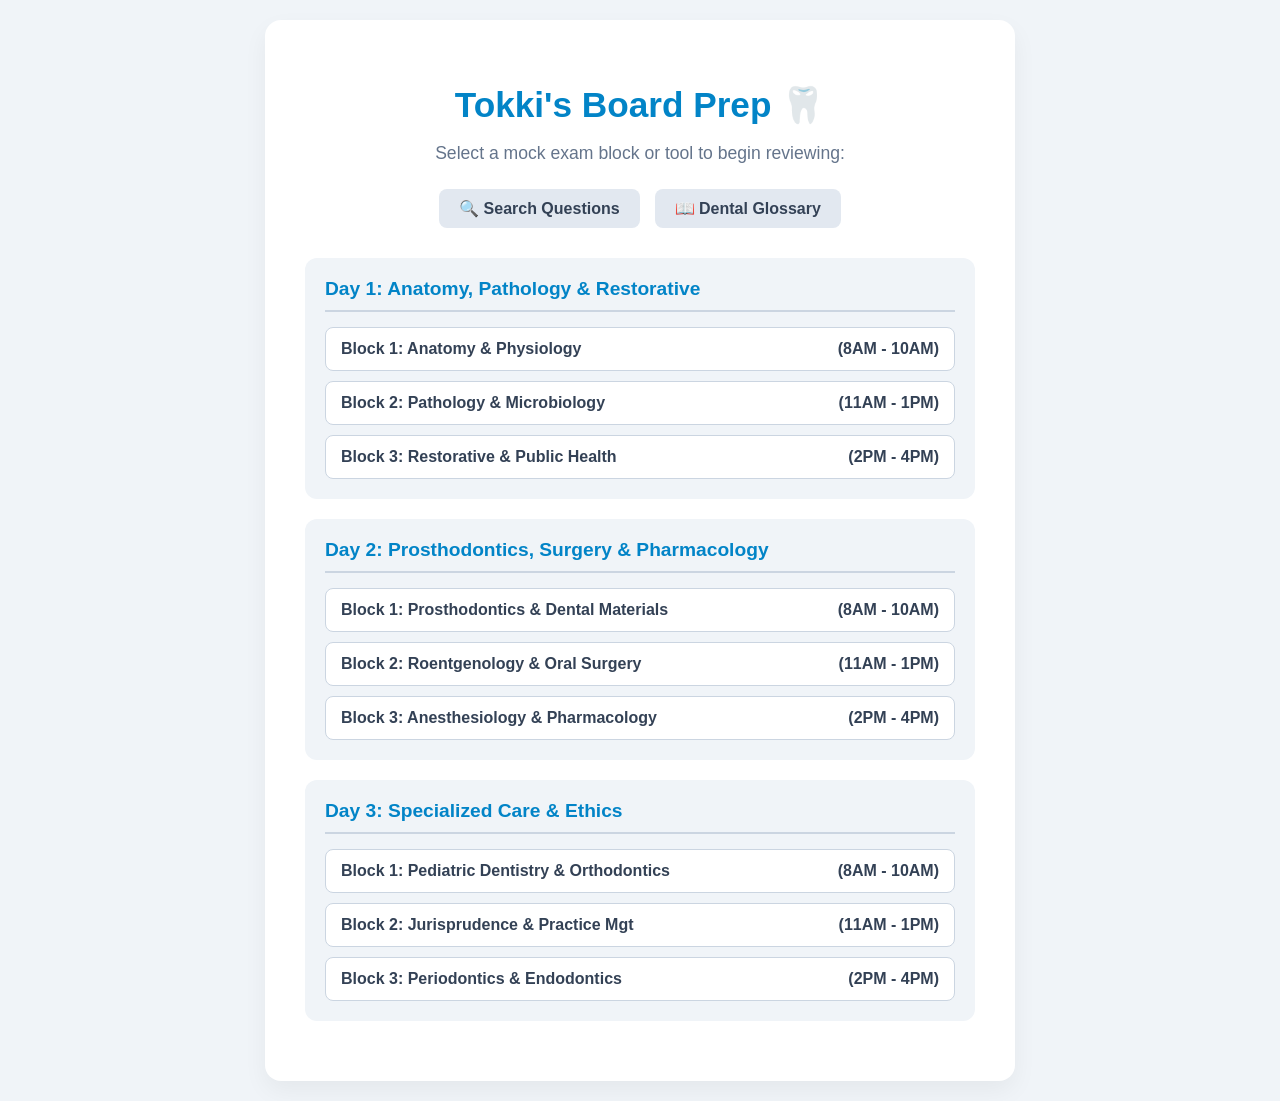
==== commit 11d65753: "Update index.html" ====
--- a/index.html
+++ b/index.html
@@ -4,2683 +4,74 @@
     <meta charset="UTF-8">
     <meta name="viewport" content="width=device-width, initial-scale=1.0">
     <title>Tokki's Board Prep</title>
-    <style>
-        :root {
-            --primary: #0284c7;
-            --primary-hover: #0369a1;
-            --bg-color: #f0f4f8;
-            --card-bg: #ffffff;
-            --text-dark: #334155;
-            --text-light: #64748b;
-            --correct: #22c55e;
-            --wrong: #ef4444;
-            --rationale-bg: #e0f2fe;
-            --rationale-text: #0369a1;
-        }
-
-        body {
-            font-family: 'Segoe UI', Tahoma, Geneva, Verdana, sans-serif;
-            background-color: var(--bg-color);
-            color: var(--text-dark);
-            display: flex;
-            justify-content: center;
-            align-items: center;
-            min-height: 100vh;
-            margin: 0;
-            padding: 20px;
-        }
-
-        .quiz-container {
-            background-color: var(--card-bg);
-            border-radius: 16px;
-            box-shadow: 0 10px 25px rgba(0,0,0,0.05);
-            width: 100%;
-            max-width: 750px;
-            padding: 40px;
-            box-sizing: border-box;
-        }
-
-        /* Home Screen Styles */
-        .home-screen {
-            text-align: center;
-        }
-
-        .home-screen h1 {
-            color: var(--primary);
-            margin-bottom: 10px;
-            font-size: 2.2rem;
-        }
-
-        .home-screen p {
-            color: var(--text-light);
-            margin-bottom: 30px;
-            font-size: 1.1rem;
-        }
-
-        .day-buttons {
-            display: flex;
-            flex-direction: column;
-            gap: 15px;
-        }
-
-        .day-btn {
-            background-color: var(--bg-color);
-            border: 2px solid #cbd5e1;
-            border-radius: 12px;
-            padding: 18px;
-            font-size: 1.1rem;
-            font-weight: 600;
-            color: var(--text-dark);
-            cursor: pointer;
-            transition: all 0.2s ease;
-        }
-
-        .day-btn:hover {
-            background-color: var(--primary);
-            color: white;
-            border-color: var(--primary);
-            transform: translateY(-2px);
-        }
-
-        /* Quiz Screen Styles */
-        .quiz-screen {
-            display: none;
-        }
-
-        .quiz-header {
-            display: flex;
-            justify-content: space-between;
-            align-items: center;
-            margin-bottom: 25px;
-            border-bottom: 1px solid #e2e8f0;
-            padding-bottom: 15px;
-        }
-
-        .back-home-btn {
-            background: none;
-            border: none;
-            color: var(--text-light);
-            cursor: pointer;
-            font-size: 0.95rem;
-            font-weight: 600;
-            padding: 0;
-        }
-
-        .back-home-btn:hover {
-            color: var(--primary);
-        }
-
-        .progress {
-            font-size: 0.9rem;
-            color: var(--text-light);
-            font-weight: 600;
-        }
-
-        .question {
-            font-size: 1.15rem;
-            font-weight: 600;
-            margin-bottom: 25px;
-            line-height: 1.6;
-        }
-
-        .options {
-            display: flex;
-            flex-direction: column;
-            gap: 12px;
-        }
-
-        .option-btn {
-            background-color: var(--bg-color);
-            border: 2px solid transparent;
-            border-radius: 8px;
-            padding: 15px 20px;
-            font-size: 1rem;
-            color: var(--text-dark);
-            cursor: pointer;
-            text-align: left;
-            transition: all 0.2s ease;
-            line-height: 1.4;
-        }
-
-        .option-btn:hover:not(:disabled) {
-            background-color: #e2e8f0;
-            border-color: #cbd5e1;
-        }
-
-        .option-btn:disabled {
-            cursor: default;
-        }
-
-        .option-btn.correct {
-            background-color: #dcfce7;
-            border-color: var(--correct);
-            color: #166534;
-        }
-
-        .option-btn.wrong {
-            background-color: #fee2e2;
-            border-color: var(--wrong);
-            color: #991b1b;
-        }
-
-        .rationale-box {
-            display: none;
-            margin-top: 25px;
-            padding: 20px;
-            border-radius: 8px;
-            background-color: var(--rationale-bg);
-            color: var(--rationale-text);
-            border-left: 4px solid var(--primary);
-            font-size: 0.95rem;
-            line-height: 1.5;
-        }
-
-        .rationale-box strong {
-            display: block;
-            margin-bottom: 8px;
-            font-size: 1.05rem;
-        }
-
-        .controls {
-            margin-top: 30px;
-            display: flex;
-            justify-content: space-between;
-        }
-
-        .nav-btn {
-            background-color: #cbd5e1;
-            color: var(--text-dark);
-            border: none;
-            border-radius: 8px;
-            padding: 12px 24px;
-            font-size: 1rem;
-            font-weight: 600;
-            cursor: pointer;
-            transition: background-color 0.2s ease;
-        }
-
-        .nav-btn:hover:not(:disabled) {
-            background-color: #94a3b8;
-        }
-
-        .nav-btn:disabled {
-            opacity: 0.5;
-            cursor: not-allowed;
-        }
-
-        #next-btn {
-            background-color: var(--primary);
-            color: white;
-        }
-
-        #next-btn:hover:not(:disabled) {
-            background-color: var(--primary-hover);
-        }
-
-        /* Results Screen Styles */
-        .results-screen {
-            text-align: center;
-            display: none;
-        }
-
-        .results-screen h2 {
-            font-size: 2rem;
-            color: var(--primary);
-            margin-bottom: 10px;
-        }
-
-        .results-screen p {
-            font-size: 1.2rem;
-            color: var(--text-light);
-            margin-bottom: 25px;
-        }
-
-        .results-details {
-            text-align: left;
-            margin-bottom: 30px;
-            padding: 20px;
-            background-color: #f8fafc;
-            border-radius: 8px;
-            border: 1px solid #e2e8f0;
-            font-size: 1rem;
-            color: var(--text-dark);
-        }
-    </style>
+    <link rel="stylesheet" href="css/style.css">
 </head>
 <body>
-
     <div class="quiz-container">
-        
-        <!-- HOME / DAY SELECTOR SCREEN -->
-        <div class="home-screen" id="home-screen">
+        <div class="home-screen">
             <h1>Tokki's Board Prep 🦷</h1>
-            <p>Select your mock exam day to begin reviewing:</p>
-            <div class="day-buttons">
-                <button class="day-btn" onclick="startExam('day1')">
-                    <strong>Day 1 Mock Exam</strong><br>
-                    <span style="font-size: 0.9rem; font-weight: normal; color: var(--text-light);">General & Oral Anatomy, Physiology, Pathology, Microbiology</span>
-                </button>
-                <button class="day-btn" onclick="startExam('day2')">
-                    <strong>Day 2 Mock Exam</strong><br>
-                    <span style="font-size: 0.9rem; font-weight: normal; color: var(--text-light);">Restorative Dentistry, Prosthodontics, Public Health, Dental Materials</span>
-                </button>
-                <button class="day-btn" onclick="startExam('day3')">
-                    <strong>Day 3 Mock Exam</strong><br>
-                    <span style="font-size: 0.9rem; font-weight: normal; color: var(--text-light);">Pediatric Dentistry, Orthodontics, Oral Surgery, Periodontics</span>
-                </button>
-            </div>
-        </div>
-
-        <!-- QUIZ INTERACTIVE SCREEN -->
-        <div class="quiz-screen" id="quiz-screen">
-            <div class="quiz-header">
-                <button class="back-home-btn" onclick="returnToHome()">← Exit to Home</button>
-                <div class="progress" id="progress">Question 1 of 1</div>
+            <p>Select a mock exam block or tool to begin reviewing:</p>
+            
+            <div class="tools-nav">
+                <a href="search.html" class="tool-btn">🔍 Search Questions</a>
+                <a href="glossary.html" class="tool-btn">📖 Dental Glossary</a>
             </div>
 
-            <div class="question" id="question">Loading question...</div>
-            <div class="options" id="options"></div>
-            
-            <div class="rationale-box" id="rationale-box">
-                <strong>Explanation:</strong>
-                <span id="rationale-text"></span>
+            <div class="day-section">
+                <h2>Day 1: Anatomy, Pathology & Restorative</h2>
+                <div class="block-links">
+                    <a href="day1/day1-block1.html" class="block-btn">
+                        <span>Block 1: Anatomy & Physiology</span>
+                        <span>(8AM - 10AM)</span>
+                    </a>
+                    <a href="day1/day1-block2.html" class="block-btn">
+                        <span>Block 2: Pathology & Microbiology</span>
+                        <span>(11AM - 1PM)</span>
+                    </a>
+                    <a href="day1/day1-block3.html" class="block-btn">
+                        <span>Block 3: Restorative & Public Health</span>
+                        <span>(2PM - 4PM)</span>
+                    </a>
+                </div>
             </div>
 
-            <div class="controls">
-                <button class="nav-btn" id="prev-btn" onclick="prevQuestion()">Previous</button>
-                <button class="nav-btn" id="next-btn" onclick="nextQuestion()">Next</button>
+            <div class="day-section">
+                <h2>Day 2: Prosthodontics, Surgery & Pharmacology</h2>
+                <div class="block-links">
+                    <a href="day2/day2-block1.html" class="block-btn">
+                        <span>Block 1: Prosthodontics & Dental Materials</span>
+                        <span>(8AM - 10AM)</span>
+                    </a>
+                    <a href="day2/day2-block2.html" class="block-btn">
+                        <span>Block 2: Roentgenology & Oral Surgery</span>
+                        <span>(11AM - 1PM)</span>
+                    </a>
+                    <a href="day2/day2-block3.html" class="block-btn">
+                        <span>Block 3: Anesthesiology & Pharmacology</span>
+                        <span>(2PM - 4PM)</span>
+                    </a>
+                </div>
             </div>
+
+            <div class="day-section">
+                <h2>Day 3: Specialized Care & Ethics</h2>
+                <div class="block-links">
+                    <a href="day3/day3-block1.html" class="block-btn">
+                        <span>Block 1: Pediatric Dentistry & Orthodontics</span>
+                        <span>(8AM - 10AM)</span>
+                    </a>
+                    <a href="day3/day3-block2.html" class="block-btn">
+                        <span>Block 2: Jurisprudence & Practice Mgt</span>
+                        <span>(11AM - 1PM)</span>
+                    </a>
+                    <a href="day3/day3-block3.html" class="block-btn">
+                        <span>Block 3: Periodontics & Endodontics</span>
+                        <span>(2PM - 4PM)</span>
+                    </a>
+                </div>
+            </div>
+
         </div>
-
-        <!-- RESULTS SCREEN -->
-        <div class="results-screen" id="results-screen">
-            <h2>Exam Complete!</h2>
-            <p>You scored <strong id="score">0</strong> out of <span id="total">0</span>!</p>
-            <div id="results-message" class="results-details"></div>
-            <button class="day-btn" onclick="returnToHome()" style="background-color: var(--primary); color: white; border: none;">Back to Home</button>
-        </div>
-
     </div>
-
-    <script>
-        // --- EXAM QUESTION BANKS ---
-        const examData = {
-            day1: [
-              {
-                "question": "A 24-year-old patient requires a surgical extraction of an impacted mandibular third molar (#38). During the administration of the inferior alveolar nerve block (IANB), the needle is inserted too far posteriorly into the parotid gland. Which cranial nerve is most likely to be temporarily paralyzed, and what clinical sign would the patient exhibit?",
-                "options": [
-                  "Trigeminal Nerve (CN V); Inability to close the mandible",
-                  "Facial Nerve (CN VII); Unilateral drooping of the facial muscles (Bell's palsy-like)",
-                  "Glossopharyngeal Nerve (CN IX); Loss of gag reflex",
-                  "Hypoglossal Nerve (CN XII); Deviation of the tongue to the affected side"
-                ],
-                "correct": 1,
-                "rationale": "The facial nerve (CN VII) runs directly through the parotid gland. If the needle goes too far posterior during an IANB and injects anesthetic into the parotid capsule, CN VII is temporarily blocked, causing a temporary unilateral facial paralysis (inability to close the eye, drooping lip) that lasts until the anesthetic wears off."
-              },
-              {
-                "question": "Which of the following root surface depressions is the deepest and most notorious for harboring calculus, making it extremely difficult to clean during periodontal root planing?",
-                "options": [
-                  "The mesial surface of the maxillary first premolar",
-                  "The distal surface of the mandibular first molar",
-                  "The mesial surface of the maxillary central incisor",
-                  "The lingual surface of the mandibular canine"
-                ],
-                "correct": 0,
-                "rationale": "The mesial surface of the maxillary 1st premolar features a severe, deep developmental concavity that extends from the crown down the root. It is a notorious plaque trap and very difficult to adapt a curette to."
-              },
-              {
-                "question": "Statement 1: Streptococcus mutans is primarily responsible for the initiation of enamel caries due to its ability to synthesize extracellular glucans from sucrose.\nStatement 2: Lactobacillus species are the primary organisms driving the progression of deep dentinal caries due to their highly aciduric nature.",
-                "options": [
-                  "Both statements are TRUE.",
-                  "Both statements are FALSE.",
-                  "Statement 1 is TRUE; Statement 2 is FALSE.",
-                  "Statement 1 is FALSE; Statement 2 is TRUE."
-                ],
-                "correct": 0,
-                "rationale": "Both are strictly true. S. mutans thrives in the early, highly oxygenated oral environment and starts the cavity on the enamel. Once the cavity deepens into the dentin where oxygen is low and the environment is highly acidic, Lactobacilli take over and rapidly progress the decay."
-              },
-              {
-                "question": "A 45-year-old female presents with a white, lace-like network of lines (Wickham striae) on her bilateral buccal mucosa. A biopsy reveals a dense, band-like infiltrate of T-lymphocytes just beneath the epithelium and destruction of the basal cell layer. What is the definitive diagnosis?",
-                "options": [
-                  "Leukoplakia",
-                  "Oral Candidiasis",
-                  "Lichen Planus",
-                  "Pemphigus Vulgaris"
-                ],
-                "correct": 2,
-                "rationale": "Lichen planus is a classic T-cell mediated autoimmune disease. The clinical hallmark is the white lace-like Wickham striae on the cheeks, and the histological hallmark is the band-like T-cell infiltrate destroying the basal layer."
-              },
-              {
-                "question": "During normal cardiac physiology, the Frank-Starling Law of the Heart states that:",
-                "options": [
-                  "Cardiac output decreases as heart rate increases beyond 160 bpm.",
-                  "The critical volume of blood in the atria dictates the rate of the SA node firing.",
-                  "The force of ventricular contraction is directly proportional to the initial length of the cardiac muscle fibers (end-diastolic volume).",
-                  "The closure of the atrioventricular valves produces the first heart sound."
-                ],
-                "correct": 2,
-                "rationale": "The Frank-Starling law essentially states that the more the heart chamber fills with blood during diastole (stretching the muscle fibers), the harder it will contract to pump that blood out during systole."
-              },
-              {
-                "question": "Which of the following anatomical spaces is the most common site for the spread of an odontogenic infection originating from the apices of the mandibular second or third molars, potentially leading to Ludwig's Angina?",
-                "options": [
-                  "Canine space",
-                  "Submental space",
-                  "Submandibular space",
-                  "Buccal space"
-                ],
-                "correct": 2,
-                "rationale": "Because the apices of the mandibular 2nd and 3rd molars sit below the attachment of the mylohyoid muscle on the lingual aspect of the mandible, infections drain directly downward into the submandibular space. (Infections of incisors usually go to the submental space)."
-              },
-              {
-                "question": "In the sliding filament theory of skeletal muscle contraction, which specific ion binds to troponin, causing tropomyosin to shift and expose the myosin-binding sites on the actin filament?",
-                "options": [
-                  "Sodium (Na<sup>+</sup>)",
-                  "Potassium (K<sup>+</sup>)",
-                  "Calcium (Ca<sup>2+</sup>)",
-                  "Magnesium (Mg<sup>2+</sup>)"
-                ],
-                "correct": 2,
-                "rationale": "Calcium (Ca<sup>2+</sup>) is the key trigger. Released from the sarcoplasmic reticulum, it binds to troponin, physically pulling the tropomyosin rope off the actin, allowing the myosin heads to grab on and contract the muscle."
-              },
-              {
-                "question": "All of the following are classic radiographic and histological features of an Odontogenic Keratocyst (OKC) EXCEPT:",
-                "options": [
-                  "It typically presents as a multilocular radiolucency in the posterior mandible.",
-                  "It has a thick, heavily inflamed fibrous connective tissue wall.",
-                  "The epithelial lining is composed of a uniform layer of parakeratin 6-8 cells thick.",
-                  "It has a highly prominent, palisaded basal cell layer (picket-fence appearance)."
-                ],
-                "correct": 1,
-                "rationale": "This is the EXCEPT question. OKCs are distinct because their connective tissue walls are generally uninflamed and very thin. If they were heavily inflamed, the classic picket-fence histology of the epithelial lining would be destroyed."
-              },
-              {
-                "question": "A patient complains of pain when biting down perfectly straight, but no pain when chewing side-to-side. You suspect a fractured cusp. Which major structural ridge connects the mesiolingual and distobuccal cusps of the maxillary first molar and is the strongest ridge on the tooth?",
-                "options": [
-                  "Transverse ridge",
-                  "Oblique ridge",
-                  "Marginal ridge",
-                  "Cusp ridge"
-                ],
-                "correct": 1,
-                "rationale": "The oblique ridge is a defining feature of the maxillary 1st molar, crossing diagonally from the mesiolingual cusp to the distobuccal cusp. It must be preserved during cavity preparations whenever possible due to its structural strength."
-              },
-              {
-                "question": "Which primary cell of acute inflammation arrives first at the site of tissue injury, utilizing the processes of margination, rolling, and diapedesis to exit the blood vessel?",
-                "options": [
-                  "Macrophage",
-                  "Plasma cell",
-                  "Neutrophil (Polymorphonuclear leukocyte)",
-                  "Lymphocyte"
-                ],
-                "correct": 2,
-                "rationale": "Neutrophils (PMNs) are the rapid-response troops of the immune system. They arrive within minutes to hours of an injury or infection, squeezing out of the blood vessels (diapedesis) to eat bacteria."
-              },
-              {
-                "question": "The submandibular duct (Wharton's duct) shares an intimate anatomical relationship with the lingual nerve in the floor of the mouth. As the duct travels anteriorly from the gland to the sublingual caruncle, the lingual nerve:",
-                "options": [
-                  "Loops under the duct from lateral to medial.",
-                  "Travels strictly superior to the duct without crossing it.",
-                  "Pierces directly through the center of the duct.",
-                  "Travels strictly inferior to the duct without crossing it."
-                ],
-                "correct": 0,
-                "rationale": "This is a classic anatomy board question. As the submandibular duct runs forward, the lingual nerve loops under it, moving from the lateral side to the medial side of the duct."
-              },
-              {
-                "question": "A 60-year-old male smoker presents with a painless, indurated (hard) ulcer on the lateral border of his tongue that has not healed in 4 weeks. What is the most statistically probable histopathological diagnosis?",
-                "options": [
-                  "Traumatic ulcer",
-                  "Squamous Cell Carcinoma (SCC)",
-                  "Major Aphthous Ulcer",
-                  "Syphilitic chancre"
-                ],
-                "correct": 1,
-                "rationale": "A painless, hard, non-healing ulcer on the lateral border of the tongue in an older smoker is the textbook presentation of Squamous Cell Carcinoma until proven otherwise via biopsy."
-              },
-              {
-                "question": "During tooth development (odontogenesis), which structure determines the size, shape, and number of roots a tooth will have?",
-                "options": [
-                  "The enamel organ",
-                  "Hertwig's Epithelial Root Sheath (HERS)",
-                  "The dental follicle",
-                  "The rests of Serres"
-                ],
-                "correct": 1,
-                "rationale": "Hertwig's Epithelial Root Sheath (HERS) maps out the shape of the roots. If HERS invaginates properly, multiple roots form. If HERS fragments prematurely, accessory canals form."
-              },
-              {
-                "question": "A patient in the dental chair suddenly experiences a severe Type I hypersensitivity (anaphylactic) reaction to a penicillin antibiotic. Which immunoglobulin is primarily mediating the massive degranulation of mast cells and release of histamine?",
-                "options": [
-                  "IgA",
-                  "IgG",
-                  "IgM",
-                  "IgE"
-                ],
-                "correct": 3,
-                "rationale": "Type I hypersensitivity (anaphylaxis, asthma, hives) is strictly mediated by IgE antibodies binding to mast cells and basophils."
-              },
-              {
-                "question": "Which muscle of mastication is unique because its primary action is to depress (open) the mandible and protrude it, rather than elevate (close) it?",
-                "options": [
-                  "Masseter",
-                  "Temporalis",
-                  "Medial pterygoid",
-                  "Lateral pterygoid"
-                ],
-                "correct": 3,
-                "rationale": "The Lateral Pterygoid is the only muscle of mastication that opens the mouth (depresses). The Masseter, Temporalis, and Medial Pterygoid all close the mouth (elevate)."
-              },
-              {
-                "question": "Radiographically, a 55-year-old female's skull shows a diffuse \"cotton-wool\" appearance. Her maxilla is significantly enlarged, causing her upper denture to no longer fit. Dental x-rays show generalized hypercementosis of her teeth. Her serum alkaline phosphatase levels are highly elevated. What is the diagnosis?",
-                "options": [
-                  "Fibrous Dysplasia",
-                  "Paget's Disease of Bone (Osteitis Deformans)",
-                  "Multiple Myeloma",
-                  "Osteomalacia"
-                ],
-                "correct": 1,
-                "rationale": "\"Cotton-wool\" skull, hypercementosis, expanding maxilla, and high alkaline phosphatase are the absolute diagnostic keywords for Paget's Disease."
-              },
-              {
-                "question": "In general cellular physiology, what is the primary function of the sodium-potassium pump (Na<sup>+</sup>/K<sup>+</sup> ATPase)?",
-                "options": [
-                  "To move 3 Na<sup>+</sup> into the cell and 2 K<sup>+</sup> out of the cell to trigger an action potential.",
-                  "To move 3 Na<sup>+</sup> out of the cell and 2 K<sup>+</sup> into the cell to maintain the resting membrane potential.",
-                  "To passively allow sodium to diffuse across the membrane during depolarization.",
-                  "To synthesize ATP using the electrochemical gradient."
-                ],
-                "correct": 1,
-                "rationale": "The pump actively uses ATP to throw 3 Na<sup>+</sup> out and bring 2 K<sup>+</sup> in. This maintains the negative resting membrane potential of the cell. (Option A describes depolarization, which is a passive influx of sodium, not the pump)."
-              },
-              {
-                "question": "A 9-year-old boy presents with a bluish, fluid-filled, dome-shaped swelling on the alveolar ridge exactly where tooth #11 is scheduled to emerge. The lesion is asymptomatic. What is the most appropriate management for this Eruption Cyst?",
-                "options": [
-                  "Immediate surgical excision and biopsy",
-                  "Fine needle aspiration",
-                  "No treatment; allow the tooth to erupt through it naturally",
-                  "Marsupialization"
-                ],
-                "correct": 2,
-                "rationale": "An eruption cyst is simply a dentigerous cyst surrounding a tooth that has already popped out of the bone and is stuck right under the gums. The pressure of the tooth will naturally rupture it; no surgery is needed."
-              },
-              {
-                "question": "When examining the occlusal anatomy of a mandibular second molar, what is the characteristic groove pattern formed by the intersection of the developmental grooves?",
-                "options": [
-                  "Y-shaped pattern",
-                  "H-shaped pattern",
-                  "Cross-shaped (+) pattern",
-                  "U-shaped pattern"
-                ],
-                "correct": 2,
-                "rationale": "The mandibular 1st molar has a 5-cusp Y-pattern. The mandibular 2nd molar is highly symmetrical with 4 cusps, creating a distinct Cross (+) groove pattern on the occlusal surface."
-              },
-              {
-                "question": "Which of the following is the most common benign salivary gland tumor, typically presenting as a slow-growing, painless, firm mass in the parotid gland, characterized histologically by a mixture of epithelial and mesenchymal-like tissues?",
-                "options": [
-                  "Warthin's Tumor",
-                  "Mucoepidermoid Carcinoma",
-                  "Pleomorphic Adenoma (Benign Mixed Tumor)",
-                  "Adenoid Cystic Carcinoma"
-                ],
-                "correct": 2,
-                "rationale": "The Pleomorphic Adenoma is by far the most common salivary gland tumor (both benign and overall). \"Pleomorphic\" refers to its mixed tissue appearance under a microscope."
-              },
-              {
-                "question": "Statement 1: The external carotid artery supplies the majority of the blood to the face and oral cavity.\nStatement 2: The internal carotid artery enters the skull to supply the brain and has no branches in the neck.",
-                "options": [
-                  "Both statements are TRUE.",
-                  "Both statements are FALSE.",
-                  "Statement 1 is TRUE; Statement 2 is FALSE.",
-                  "Statement 1 is FALSE; Statement 2 is TRUE."
-                ],
-                "correct": 0,
-                "rationale": "Both statements are perfectly accurate anatomical facts."
-              },
-              {
-                "question": "Which of the following periodontal pathogens is a Gram-negative, obligate anaerobe that produces black-pigmented colonies on blood agar and is a core member of the \"Red Complex\" associated with severe chronic periodontitis?",
-                "options": [
-                  "Streptococcus sanguinis",
-                  "Actinomyces viscosus",
-                  "Porphyromonas gingivalis",
-                  "Fusobacterium nucleatum"
-                ],
-                "correct": 2,
-                "rationale": "Porphyromonas gingivalis, along with T. forsythia and T. denticola, make up the Socransky \"Red Complex\" which is the primary microbial driver of severe periodontal destruction."
-              },
-              {
-                "question": "Which basic physiological process is defined as the programmed, highly regulated death of a cell that does not trigger an inflammatory response in the surrounding tissues?",
-                "options": [
-                  "Coagulative necrosis",
-                  "Liquefactive necrosis",
-                  "Apoptosis",
-                  "Autolysis"
-                ],
-                "correct": 2,
-                "rationale": "Apoptosis is clean, programmed cell suicide. Necrosis is messy, traumatic cell death that causes the cell to rupture and trigger massive inflammation."
-              },
-              {
-                "question": "What is the universal, defining morphological trait of a mandibular first premolar?",
-                "options": [
-                  "Two roots (buccal and lingual)",
-                  "A prominent mesiolingual developmental groove",
-                  "A lingual cusp that is larger than the buccal cusp",
-                  "A deeply bifurcated root tip"
-                ],
-                "correct": 1,
-                "rationale": "The mesiolingual developmental groove is unique to the mandibular 1st premolar. (Option A is max 1st premolar. Option C is false, the buccal cusp is massive while the lingual cusp is almost non-functional)."
-              },
-              {
-                "question": "An oral cytology smear from a patient with a wiping-off white plaque reveals branching pseudohyphae and budding yeast cells. This dimorphic organism is:",
-                "options": [
-                  "Histoplasma capsulatum",
-                  "Mycobacterium tuberculosis",
-                  "Candida albicans",
-                  "Treponema pallidum"
-                ],
-                "correct": 2,
-                "rationale": "Candida albicans is the fungus responsible for thrush. It is dimorphic, meaning it can exist as both a yeast (spore) and a mold (pseudohyphae/hyphae) depending on the environment."
-              },
-              {
-                "question": "The Temporomandibular Joint (TMJ) is a ginglymoarthrodial joint. During the maximum opening of the mouth, the condyle translates forward. Which ligament primarily restricts the excessive forward, inferior, and lateral movement of the mandible, preventing dislocation?",
-                "options": [
-                  "Stylomandibular ligament",
-                  "Sphenomandibular ligament",
-                  "Temporomandibular (Lateral) ligament",
-                  "Pterygomandibular raphe"
-                ],
-                "correct": 2,
-                "rationale": "The Temporomandibular (Lateral) Ligament is the main reinforcing structure of the TMJ capsule, preventing the condyle from dropping too far down and dislocating anteriorly over the articular eminence."
-              },
-              {
-                "question": "In the histology of enamel, what are the daily, rhythmic incremental growth lines called?",
-                "options": [
-                  "Lines of von Ebner",
-                  "Contour Lines of Owen",
-                  "Striae of Retzius",
-                  "Hunter-Schreger bands"
-                ],
-                "correct": 2,
-                "rationale": "Striae of Retzius are the growth rings of enamel. (Lines of von Ebner are the growth rings of dentin. Hunter-Schreger bands are optical phenomenons caused by changes in rod direction to prevent fractures)."
-              },
-              {
-                "question": "A patient complains of severe pain originating from the maxillary sinus. The roots of which teeth are in closest anatomical proximity to the floor of the maxillary sinus, making them the most likely source of odontogenic sinusitis or oroantral communication during extraction?",
-                "options": [
-                  "Maxillary central incisors",
-                  "Maxillary canines",
-                  "Maxillary first and second molars",
-                  "Maxillary first premolars"
-                ],
-                "correct": 2,
-                "rationale": "The roots of the maxillary 1st and 2nd molars are frequently separated from the sinus cavity by only a paper-thin layer of bone, or sometimes jut directly into the sinus lining."
-              },
-              {
-                "question": "Which cranial nerve provides parasympathetic secretomotor innervation to the parotid salivary gland?",
-                "options": [
-                  "Facial Nerve (CN VII)",
-                  "Trigeminal Nerve (CN V)",
-                  "Glossopharyngeal Nerve (CN IX)",
-                  "Vagus Nerve (CN X)"
-                ],
-                "correct": 2,
-                "rationale": "While CN VII runs through the parotid, it does not supply it. The Glossopharyngeal nerve (CN IX) provides the secretomotor fibers (via the otic ganglion) that tell the parotid to secrete saliva."
-              },
-              {
-                "question": "Osteoradionecrosis (ORN) is a severe complication following radiation therapy to the head and neck. Why is the mandible significantly more susceptible to ORN than the maxilla?",
-                "options": [
-                  "The mandible absorbs more radiation due to gravity.",
-                  "The mandible relies heavily on a single primary blood supply (the inferior alveolar artery) and has less collateral blood flow than the highly vascular maxilla.",
-                  "The maxilla is protected by the sinus cavities.",
-                  "The bone marrow in the mandible contains more osteoclasts."
-                ],
-                "correct": 1,
-                "rationale": "The maxilla is fed by a massive, rich network of interconnected blood vessels. The mandible is essentially fed by one main hose (the inferior alveolar artery). Radiation damages blood vessels permanently. When the mandible's single blood supply is damaged, the bone dies (necrosis) because it has no backup flow."
-              },
-              {
-                "question": "An 8-year-old boy presents to the clinic immediately after a bicycle accident. His maxillary right central incisor (#11) is avulsed but brought in a glass of cold milk. Before replantation, you evaluate the root development. Based on standard chronologies of tooth development, the apical foramen of this tooth is most likely:",
-                "options": [
-                  "Completely closed, as the tooth erupted at age 6.",
-                  "Completely closed, as root formation finishes simultaneously with eruption.",
-                  "Wide open, as the root does not finish developing until approximately age 10-11.",
-                  "Resorbing, as it is preparing to exfoliate."
-                ],
-                "correct": 2,
-                "rationale": "A vital board rule: Roots take about 2.5 to 3 years to fully complete after the tooth erupts. Since centrals erupt at 7-8, the root is not complete until 10-11. Replanting an avulsed tooth with an open apex has a much higher chance of revascularizing (healing without a root canal) than one with a closed apex."
-              },
-              {
-                "question": "In the physiology of a neuron's action potential, the rapid repolarization phase (bringing the cell's membrane potential back down to its negative resting state) is primarily caused by:",
-                "options": [
-                  "The rapid influx of Sodium (Na<sup>+</sup>) into the cell.",
-                  "The rapid efflux of Potassium (K<sup>+</sup>) out of the cell.",
-                  "The active transport of Calcium (Ca<sup>2+</sup>) into the sarcoplasmic reticulum.",
-                  "The binding of acetylcholine to the postsynaptic receptors."
-                ],
-                "correct": 1,
-                "rationale": "During repolarization, the sodium channels snap shut, and the potassium channels swing open. Potassium rushes out of the cell, carrying its positive charge away, plunging the inside of the cell back to a negative voltage."
-              },
-              {
-                "question": "During a cranial nerve examination, you ask the patient to stick their tongue straight out. Which specific intrinsic or extrinsic muscle of the tongue is responsible for protruding it?",
-                "options": [
-                  "Hyoglossus",
-                  "Styloglossus",
-                  "Palatoglossus",
-                  "Genioglossus"
-                ],
-                "correct": 3,
-                "rationale": "The genioglossus (originating from the genial tubercles of the mandible) pulls the base of the tongue forward, causing the tongue to stick out."
-              },
-              {
-                "question": "A routine panoramic radiograph of a 30-year-old male reveals a well-defined, heart-shaped radiolucency exactly between the roots of the vital maxillary central incisors. The teeth are asymptomatic. The most likely diagnosis is:",
-                "options": [
-                  "Radicular cyst",
-                  "Nasopalatine duct cyst",
-                  "Globulomaxillary cyst",
-                  "Lateral periodontal cyst"
-                ],
-                "correct": 1,
-                "rationale": "This is a classic developmental cyst located in the incisive canal. On a 2D x-ray, the anterior nasal spine superimposes over the round cyst, creating the classic \"heart-shaped\" radiolucency. Because it is non-odontogenic, the adjacent incisors remain vital (alive)."
-              },
-              {
-                "question": "To legally and ethically ensure that a dental clinic's steam autoclave is effectively destroying all microorganisms (including highly resistant endospores), the gold-standard biological indicator test uses which organism?",
-                "options": [
-                  "Bacillus atrophaeus",
-                  "Mycobacterium tuberculosis",
-                  "Geobacillus stearothermophilus",
-                  "Clostridium tetani"
-                ],
-                "correct": 2,
-                "rationale": "This bacterium produces incredibly tough, heat-resistant spores. If the steam autoclave gets hot and pressurized enough to kill these specific spores, it is mathematically guaranteed to have killed every other pathogen (like HIV, Hep B, etc.)."
-              },
-              {
-                "question": "In general pathology, which of the following characteristics is the ONLY absolute, definitive criterion that distinguishes a malignant neoplasm from a benign neoplasm?",
-                "options": [
-                  "A rapid rate of cellular growth",
-                  "The presence of numerous mitotic figures",
-                  "The ability to metastasize to distant sites",
-                  "A lack of a fibrous connective tissue capsule"
-                ],
-                "correct": 2,
-                "rationale": "While malignant tumors usually grow fast, lack capsules, and have mitoses, some benign tumors do that too. The absolute, undeniable proof that a tumor is malignant (cancer) is if it spreads via blood/lymph to a secondary site (metastasis). Benign tumors never metastasize."
-              },
-              {
-                "question": "When performing endodontic therapy on a permanent mandibular first molar, the clinician must assume the presence of a specific canal morphology until proven otherwise. What is the most common canal configuration for this tooth?",
-                "options": [
-                  "One canal in the mesial root; one canal in the distal root.",
-                  "Two canals in the mesial root; one canal in the distal root.",
-                  "One canal in the mesial root; two canals in the distal root.",
-                  "Two canals in the mesial root; two canals in the palatal root."
-                ],
-                "correct": 1,
-                "rationale": "The standard anatomy of tooth #36/46 features a broad mesial root containing an MB and ML canal, and a broad distal root usually containing one large, ribbon-shaped canal (making 3 canals total). Note: About 30% of the time, the distal root has two canals, making 4. But \"2 mesial, 1 distal\" is the primary baseline."
-              },
-              {
-                "question": "Saliva plays a critical role in the initial digestion of carbohydrates in the oral cavity. Which enzyme, secreted primarily by the parotid gland, is responsible for breaking down complex starches into maltose?",
-                "options": [
-                  "Pepsin",
-                  "Lipase",
-                  "Salivary amylase (Ptyalin)",
-                  "Trypsin"
-                ],
-                "correct": 2,
-                "rationale": "Ptyalin begins the chemical digestion of carbohydrates in the mouth. It is why a piece of bread tastes slightly sweet if you chew it for a long time without swallowing."
-              },
-              {
-                "question": "The Trigeminal nerve (CN V) has three major divisions. After the Maxillary division (V2) exits the cranial cavity, it immediately enters the pterygopalatine fossa. Through which specific opening does V2 exit the skull to reach this fossa?",
-                "options": [
-                  "Superior orbital fissure",
-                  "Foramen ovale",
-                  "Foramen rotundum",
-                  "Foramen spinosum"
-                ],
-                "correct": 2,
-                "rationale": "Memory trick for Trigeminal exits: Standing Room Only. V1 (Ophthalmic) goes through the Superior orbital fissure. V2 (Maxillary) goes through foramen Rotundum. V3 (Mandibular) goes through foramen Ovale."
-              },
-              {
-                "question": "A 22-year-old patient complains of localized pain around the mandibular right first molar. The tooth tests vital to cold. Radiographically, there is a well-circumscribed radiopaque mass fused directly to the apical third of the distal root, surrounded by a thin radiolucent halo. The diagnosis is:",
-                "options": [
-                  "Condensing osteitis",
-                  "Cementoblastoma",
-                  "Complex odontoma",
-                  "Periapical cemento-osseous dysplasia"
-                ],
-                "correct": 1,
-                "rationale": "The hallmark is a radiopaque mass fused directly to the root of a vital molar, often causing pain and root expansion. The radiolucent halo is the PDL space pushed outward."
-              },
-              {
-                "question": "A dental assistant suffers a deep needle-stick injury from a patient with an unknown medical history. A subsequent blood panel of the patient reveals the presence of HBsAg, but no Anti-HBs. What does this indicate?",
-                "options": [
-                  "The patient has recovered from Hepatitis B and is immune.",
-                  "The patient was successfully vaccinated against Hepatitis B.",
-                  "The patient has an active Hepatitis B infection and is potentially highly infectious.",
-                  "The patient has Hepatitis C, not Hepatitis B."
-                ],
-                "correct": 2,
-                "rationale": "HBsAg (Hepatitis B surface Antigen) is the physical protein on the surface of the virus. If it is present in the blood, the virus is currently in the body. Anti-HBs (Antibody) means the body has fought it off and is immune. This patient has the virus, but no immunity."
-              },
-              {
-                "question": "A patient with a history of severe deep vein thrombosis (DVT) in their lower extremities suddenly collapses in the dental reception area with severe shortness of breath and chest pain. If a piece of the thrombus broke off (embolized), where will it most likely lodge and cause a catastrophic blockage?",
-                "options": [
-                  "The cerebral arteries (causing a stroke)",
-                  "The coronary arteries (causing a myocardial infarction)",
-                  "The pulmonary arteries (causing a pulmonary embolism)",
-                  "The hepatic portal vein (causing liver failure)"
-                ],
-                "correct": 2,
-                "rationale": "A clot in the leg vein travels up the vena cava &rarr; right atrium &rarr; right ventricle &rarr; out the pulmonary artery. The clot is too big to pass through the tiny capillaries of the lungs, so it gets stuck there, blocking blood from getting oxygenated."
-              },
-              {
-                "question": "Statement 1: The first primary teeth to erupt are typically the mandibular central incisors around 6-8 months of age.\nStatement 2: In the primary dentition, the first molars erupt before the canines.",
-                "options": [
-                  "Both statements are TRUE.",
-                  "Both statements are FALSE.",
-                  "Statement 1 is TRUE; Statement 2 is FALSE.",
-                  "Statement 1 is FALSE; Statement 2 is TRUE."
-                ],
-                "correct": 0,
-                "rationale": "The primary eruption sequence follows the letters A-B-D-C-E (Centrals &rarr; Laterals &rarr; 1st Molars &rarr; Canines &rarr; 2nd Molars). It is highly tested because the 1st molar erupts before the canine, unlike the permanent dentition."
-              },
-              {
-                "question": "In the physiological regulation of blood calcium levels, which hormone is secreted in response to low serum calcium, functioning to increase blood calcium by stimulating osteoclastic bone resorption?",
-                "options": [
-                  "Calcitonin",
-                  "Parathyroid hormone (PTH)",
-                  "Thyroid hormone (T3/T4)",
-                  "Aldosterone"
-                ],
-                "correct": 1,
-                "rationale": "When blood calcium drops, PTH is released. It acts like a \"bone miner,\" stimulating osteoclasts to break down bone matrix and release stored calcium back into the bloodstream."
-              },
-              {
-                "question": "During the administration of an Inferior Alveolar Nerve Block, the needle tip must physically pass near the lingula of the mandible. Which accessory ligament of the TMJ attaches directly to this bony prominence?",
-                "options": [
-                  "Stylomandibular ligament",
-                  "Temporomandibular ligament",
-                  "Sphenomandibular ligament",
-                  "Pterygomandibular raphe"
-                ],
-                "correct": 2,
-                "rationale": "It originates from the spine of the sphenoid bone and attaches directly to the lingula (the bony flap covering the mandibular foramen). It is the ligament most likely to be injured or pierced during a clumsy IANB injection."
-              },
-              {
-                "question": "A 20-year-old male presents with severe, hemorrhagic crusting of his lips and multiple \"target\" or \"bulls-eye\" looking lesions on his hands and arms. He recently finished a course of antibiotics. What is the most likely immunological condition?",
-                "options": [
-                  "Lupus Erythematosus",
-                  "Erythema Multiforme",
-                  "Pemphigus Vulgaris",
-                  "Mucous Membrane Pemphigoid"
-                ],
-                "correct": 1,
-                "rationale": "\"Target\" or \"bullseye\" skin lesions and bloody, hemorrhagic crusting of the lips in a young male are the absolute classic pathognomonic signs. It is often triggered by an infection (HSV) or medications (antibiotics)."
-              },
-              {
-                "question": "An uncontrolled diabetic patient presenting with ketoacidosis develops massive, rapid tissue necrosis of the palate and nasal cavity. A biopsy reveals large, non-septate fungal hyphae branching at right angles. The diagnosis is:",
-                "options": [
-                  "Histoplasmosis",
-                  "Oral Candidiasis",
-                  "Mucormycosis",
-                  "Actinomycosis"
-                ],
-                "correct": 2,
-                "rationale": "The fungus Mucor thrives in high-sugar, acidic environments (like the blood of an uncontrolled diabetic in ketoacidosis). It aggressively invades blood vessels, starving tissues of blood and causing massive, black necrotic destruction of the palate."
-              },
-              {
-                "question": "Chronic irritation, such as severe acid reflux, can cause the normal stratified squamous epithelium of the lower esophagus to change into simple columnar epithelium to better withstand the acid. In general pathology, this reversible change from one mature adult cell type to another is called:",
-                "options": [
-                  "Dysplasia",
-                  "Hyperplasia",
-                  "Metaplasia",
-                  "Anaplasia"
-                ],
-                "correct": 2,
-                "rationale": "Metaplasia is a reversible survival mechanism. The delicate squamous cells change into tough columnar cells to survive the stomach acid (Barrett's Esophagus)."
-              },
-              {
-                "question": "When comparing the occlusal anatomy of the maxillary first premolar and the maxillary second premolar, the second premolar typically exhibits:",
-                "options": [
-                  "A longer central developmental groove.",
-                  "A more wrinkled appearance due to numerous supplemental grooves.",
-                  "A prominent mesial marginal ridge developmental groove.",
-                  "A severely bifurcated root structure."
-                ],
-                "correct": 1,
-                "rationale": "The maxillary 2nd premolar is more rounded/symmetrical, has a very short central groove, and is highly wrinkled with supplemental grooves compared to the very angular 1st premolar."
-              },
-              {
-                "question": "In the Renin-Angiotensin-Aldosterone System (RAAS) which regulates blood pressure, where is the enzyme renin initially secreted in response to a drop in blood volume?",
-                "options": [
-                  "The liver",
-                  "The adrenal cortex",
-                  "The juxtaglomerular cells of the kidney",
-                  "The lungs"
-                ],
-                "correct": 2,
-                "rationale": "These specialized cells in the kidney constantly monitor blood pressure. If it drops, they secrete renin, which kicks off a chain reaction to constrict blood vessels and retain water."
-              },
-              {
-                "question": "A patient presents with a suspicious ulceration strictly on the absolute tip (apex) of the tongue. If this lesion were to metastasize via the lymphatic system, which lymph nodes would be the VERY FIRST to receive the drainage?",
-                "options": [
-                  "Submandibular lymph nodes",
-                  "Submental lymph nodes",
-                  "Deep cervical lymph nodes",
-                  "Parotid lymph nodes"
-                ],
-                "correct": 1,
-                "rationale": "The absolute tip/apex of the tongue, the lower lip, and the mandibular incisors all drain straight down into the submental nodes (located right under the chin)."
-              },
-              {
-                "question": "A 48-year-old Black female presents for routine panoramic radiography. She has no symptoms. The x-ray reveals multiple dense, lobulated radiopaque masses scattered throughout the anterior and posterior regions of her mandible and maxilla. All teeth test vital. The diagnosis is:",
-                "options": [
-                  "Florid cemento-osseous dysplasia",
-                  "Multiple osteomas (Gardner Syndrome)",
-                  "Paget's disease",
-                  "Cherubism"
-                ],
-                "correct": 0,
-                "rationale": "This specific demographic (middle-aged Black females), combined with widespread, painless radiopacities across multiple jaw quadrants and strictly vital teeth, is the exact textbook definition."
-              },
-              {
-                "question": "Statement 1: Aggregatibacter actinomycetemcomitans (Aa) is heavily associated with severe, rapid localized bone loss in adolescents and young adults.\nStatement 2: A major virulence factor of Aa is its production of a leukotoxin that destroys human neutrophils and macrophages.",
-                "options": [
-                  "Both statements are TRUE.",
-                  "Both statements are FALSE.",
-                  "Statement 1 is TRUE; Statement 2 is FALSE.",
-                  "Statement 1 is FALSE; Statement 2 is TRUE."
-                ],
-                "correct": 0,
-                "rationale": "A. actinomycetemcomitans is the absolute defining pathogen for Localized Aggressive Periodontitis (now staged as Periodontitis Stage III/IV Grade C). It survives by producing a leukotoxin that literally kills the white blood cells trying to hunt it down."
-              },
-              {
-                "question": "A dental hygienist develops a severe, itchy, blistering rash on her hands 48 hours after using latex gloves. This delayed hypersensitivity reaction is classified as:",
-                "options": [
-                  "Type I Hypersensitivity (IgE mediated)",
-                  "Type II Hypersensitivity (Cytotoxic)",
-                  "Type III Hypersensitivity (Immune complex)",
-                  "Type IV Hypersensitivity (T-cell mediated)"
-                ],
-                "correct": 3,
-                "rationale": "Any reaction that takes 48-72 hours to appear (like contact dermatitis to latex/nickel, poison ivy, or the TB skin test) is Type IV. It is \"delayed\" because it relies on T-cells physically traveling to the site, rather than immediate antibodies."
-              },
-              {
-                "question": "In ideal \"mutually protected occlusion,\" what is the primary role of the maxillary canines during lateral excursions of the mandible?",
-                "options": [
-                  "To balance the working side by grinding against the mandibular molars.",
-                  "To disclude (separate) all posterior teeth, preventing damaging lateral sheer forces on the molars.",
-                  "To prevent the anterior teeth from contacting in protrusive movements.",
-                  "To guide the condyle out of the articular fossa."
-                ],
-                "correct": 1,
-                "rationale": "Molars are designed to take heavy vertical forces, but sideways (lateral) forces destroy them. Canine guidance ensures that when the jaw moves sideways, the massive canine roots ride up against each other, prying the back teeth apart so they don't grind laterally."
-              },
-              {
-                "question": "A patient is taking Warfarin (Coumadin) to prevent blood clots. This drug works by interfering with the liver's ability to utilize Vitamin K. Which specific blood clotting factors are strictly Vitamin K-dependent?",
-                "options": [
-                  "Factors I, II, V, X",
-                  "Factors II, VII, IX, X",
-                  "Factors VIII, IX, XI, XII",
-                  "Factor VIII only"
-                ],
-                "correct": 1,
-                "rationale": "These four specific factors require Vitamin K for their synthesis in the liver. (Mnemonic: 2 + 7 = 9, and add 10. 1972). Warfarin blocks this, intentionally thinning the blood."
-              },
-              {
-                "question": "Which tooth in the human primary dentition has a crown anatomy that is so completely unique it does NOT anatomically resemble any other tooth in either the primary or permanent dentitions?",
-                "options": [
-                  "Primary maxillary first molar",
-                  "Primary mandibular first molar",
-                  "Primary maxillary second molar",
-                  "Primary mandibular second molar"
-                ],
-                "correct": 1,
-                "rationale": "It is the \"weirdest\" tooth in the human mouth. It has a bizarre, squashed shape, a prominent mesiobuccal cervical bulge, and does not resemble a permanent premolar OR a permanent molar."
-              },
-              {
-                "question": "A 15-year-old patient presents with prolonged retention of primary teeth and multiple unerupted supernumerary teeth visible on a panoramic x-ray. During the exam, you notice the patient can touch their shoulders together in front of their chest due to absent clavicles. What is the syndrome?",
-                "options": [
-                  "Ectodermal Dysplasia",
-                  "Cleidocranial Dysplasia",
-                  "Peutz-Jeghers Syndrome",
-                  "Treacher Collins Syndrome"
-                ],
-                "correct": 1,
-                "rationale": "\"Cleido\" means clavicle (collarbone); \"cranial\" relates to the skull. These patients lack clavicles, allowing extreme shoulder mobility, and have an overabundance of supernumerary (extra) teeth that block normal teeth from erupting."
-              },
-              {
-                "question": "In the ecology of dental plaque, Veillonella species are actually considered beneficial (anticariogenic) because they:",
-                "options": [
-                  "Produce strong alkaline ammonia to neutralize the mouth.",
-                  "Phagocytize and destroy Streptococcus mutans.",
-                  "Cannot metabolize carbohydrates; instead, they metabolize the lactic acid produced by other bacteria into weaker, less damaging acids.",
-                  "Form a physical barrier over the enamel rods."
-                ],
-                "correct": 2,
-                "rationale": "Veillonella is a unique \"clean-up crew.\" S. mutans eats sugar and produces harsh lactic acid, which causes cavities. Veillonella eats that lactic acid and turns it into propionic acid, which is much weaker, actually helping protect the teeth."
-              },
-              {
-                "question": "An odontogenic infection originating from a severely decayed mandibular first molar (#46) breaks through the lingual cortical bone. Because the apices of the first molar are located above the mylohyoid muscle attachment, the infection will initially spread into the:",
-                "options": [
-                  "Submandibular space",
-                  "Sublingual space",
-                  "Submental space",
-                  "Pterygomandibular space"
-                ],
-                "correct": 1,
-                "rationale": "The mylohyoid muscle forms the floor of the mouth. If a mandibular molar root tip is above that muscle line (like premolars and 1st molars usually are), the infection drains UP into the floor of the mouth (Sublingual space). If the root tip is below the line (like 2nd and 3rd molars), it drains DOWN into the neck (Submandibular space)."
-              },
-              {
-                "question": "A 14-year-old presents with teeth that have a distinct blue-brown opalescent hue. Radiographically, the crowns appear bulbous, the roots are short and thin, and the pulp chambers and root canals are completely obliterated. The most likely diagnosis is:",
-                "options": [
-                  "Amelogenesis Imperfecta",
-                  "Dentinogenesis Imperfecta",
-                  "Dentin Dysplasia Type I",
-                  "Regional Odontodysplasia"
-                ],
-                "correct": 1,
-                "rationale": "Bulbous crowns, obliterated pulps, and opalescent hues are the absolute hallmarks of DI. The dentin forms poorly, causing the overlying enamel to chip off easily."
-              },
-              {
-                "question": "Which of the following viruses is primarily transmitted through the fecal-oral route, frequently associated with contaminated food or water, and does not establish a chronic carrier state?",
-                "options": [
-                  "Hepatitis A Virus (HAV)",
-                  "Hepatitis B Virus (HBV)",
-                  "Hepatitis C Virus (HCV)",
-                  "Human Immunodeficiency Virus (HIV)"
-                ],
-                "correct": 0,
-                "rationale": "Hep A (and Hep E) are transmitted via the fecal-oral route (e.g., contaminated water/food) and are acute, meaning they clear up and do not cause chronic carrier states. Hep B, C, and HIV are bloodborne."
-              },
-              {
-                "question": "When blowing up a balloon or playing a wind instrument, which muscle of facial expression physically compresses the cheeks against the teeth to prevent them from puffing out?",
-                "options": [
-                  "Zygomaticus major",
-                  "Risorius",
-                  "Buccinator",
-                  "Mentalis"
-                ],
-                "correct": 2,
-                "rationale": "The buccinator (the \"bugler's muscle\") forms the muscular wall of the cheek. It keeps food pushed onto the occlusal table during chewing and expels air forcefully."
-              },
-              {
-                "question": "In blood typing physiology, a patient with Type O negative (O-) blood is considered the \"universal donor\" because their red blood cells:",
-                "options": [
-                  "Contain both A and B antigens.",
-                  "Lack both A and B antigens, and lack the Rh factor.",
-                  "Contain naturally occurring Anti-A and Anti-B antibodies.",
-                  "Lack all antibodies in their blood plasma."
-                ],
-                "correct": 1,
-                "rationale": "They are universal donors because their blood has zero surface antigens. If you put O- blood into any other person, the recipient's immune system has nothing to attack, so there is no rejection."
-              },
-              {
-                "question": "Which of the following permanent anterior teeth is statistically the most likely to exhibit a severe developmental anomaly, such as a dens in dente (dens invaginatus) or a palatogingival groove?",
-                "options": [
-                  "Maxillary central incisor",
-                  "Maxillary lateral incisor",
-                  "Mandibular central incisor",
-                  "Maxillary canine"
-                ],
-                "correct": 1,
-                "rationale": "After the 3rd molars, the max lateral incisor is the most unpredictable tooth in the mouth. It is the most common tooth to have a dens in dente, a palatogingival groove, or present as a microdont (peg lateral)."
-              },
-              {
-                "question": "A 55-year-old female complains of a chronically dry mouth (xerostomia) and feeling like there is sand in her eyes (keratoconjunctivitis sicca). Blood tests reveal the presence of autoantibodies (SS-A and SS-B). This autoimmune destruction of the salivary and lacrimal glands is known as:",
-                "options": [
-                  "Sjogren's Syndrome",
-                  "Systemic Lupus Erythematosus",
-                  "Scleroderma",
-                  "Rheumatoid Arthritis"
-                ],
-                "correct": 0,
-                "rationale": "The triad of dry eyes, dry mouth, and an autoimmune connective tissue disease (like rheumatoid arthritis) defines Sjogren's. The immune system attacks the exocrine glands."
-              },
-              {
-                "question": "In dental infection control, what is the strict microbiological definition of \"sterilization\"?",
-                "options": [
-                  "The reduction of microbial populations to a safe public health level.",
-                  "The complete destruction or removal of all forms of microbial life, including highly resistant bacterial endospores.",
-                  "The destruction of all vegetative bacteria and viruses, but not endospores.",
-                  "The physical removal of organic debris from an instrument."
-                ],
-                "correct": 1,
-                "rationale": "Disinfection kills most things, but Sterilization is an absolute term. If even one bacterial spore survives, it is not sterile."
-              },
-              {
-                "question": "Erythroblastosis fetalis (Hemolytic Disease of the Newborn) occurs when a mother's antibodies attack the red blood cells of her fetus. This is a classic example of which type of hypersensitivity reaction?",
-                "options": [
-                  "Type I Hypersensitivity",
-                  "Type II Hypersensitivity",
-                  "Type III Hypersensitivity",
-                  "Type IV Hypersensitivity"
-                ],
-                "correct": 1,
-                "rationale": "Type II is \"Cytotoxic,\" meaning antibodies directly target and destroy specific cells. Here, the mother's IgG antibodies cross the placenta and destroy the baby's Rh-positive red blood cells."
-              },
-              {
-                "question": "In pulmonary physiology, what is the critical function of the surfactant secreted by Type II alveolar cells?",
-                "options": [
-                  "It traps inhaled dust and bacteria.",
-                  "It increases the surface tension of water in the lungs.",
-                  "It decreases surface tension, preventing the alveoli from collapsing during exhalation.",
-                  "It facilitates the active transport of oxygen into the blood."
-                ],
-                "correct": 2,
-                "rationale": "Without surfactant, the water molecules lining the lungs would attract each other so strongly that the tiny air sacs (alveoli) would stick together and collapse entirely every time you breathed out."
-              },
-              {
-                "question": "The external carotid artery provides major blood supply to the face. Which of its branches specifically crosses the lower border of the mandible just anterior to the masseter muscle, where its pulse can be easily palpated?",
-                "options": [
-                  "Lingual artery",
-                  "Maxillary artery",
-                  "Superficial temporal artery",
-                  "Facial artery"
-                ],
-                "correct": 3,
-                "rationale": "The facial artery notches over the lower border of the mandible right in front of the masseter muscle. You can physically feel your pulse there."
-              },
-              {
-                "question": "When comparing primary (deciduous) teeth to permanent teeth, all of the following morphological differences are true EXCEPT:",
-                "options": [
-                  "Primary teeth have a markedly constricted cervical ridge, making them look bulbous.",
-                  "The enamel layer in primary teeth is significantly thicker than in permanent teeth.",
-                  "The roots of primary molars flare outward widely to accommodate the developing permanent premolars.",
-                  "The pulp chambers of primary teeth are proportionally much larger and closer to the surface."
-                ],
-                "correct": 1,
-                "rationale": "This is the EXCEPT option. The enamel and dentin in primary teeth are actually much thinner than in permanent teeth, which is why decay reaches the pulp so rapidly in kids."
-              },
-              {
-                "question": "A biopsy of a dark red, fleshy, hemorrhagic mass localized on the gingiva between two mandibular premolars reveals a proliferation of multinucleated giant cells within a highly vascular stroma. The lesion appeared shortly after an extraction in the area. What is the diagnosis?",
-                "options": [
-                  "Pyogenic granuloma",
-                  "Peripheral giant cell granuloma",
-                  "Peripheral ossifying fibroma",
-                  "Central giant cell granuloma"
-                ],
-                "correct": 1,
-                "rationale": "The key word here is \"multinucleated giant cells.\" Pyogenic granulomas look clinically identical but are composed of granulation tissue, not giant cells. \"Peripheral\" means it's on the gum tissue; \"Central\" would mean it's inside the jawbone."
-              },
-              {
-                "question": "You are retreating a failing root canal. The original root canal was done 5 years ago, but a new periapical radiolucency has developed. Which highly resistant, Gram-positive enterococcus species is most frequently isolated from these stubborn, secondary endodontic infections?",
-                "options": [
-                  "Actinomyces israelii",
-                  "Staphylococcus aureus",
-                  "Enterococcus faecalis",
-                  "Treponema pallidum"
-                ],
-                "correct": 2,
-                "rationale": "E. faecalis is incredibly resilient and resistant to high pH (like calcium hydroxide). It is the classic board answer for the bacteria driving failing root canals."
-              },
-              {
-                "question": "The autonomic nervous system consists of sympathetic and parasympathetic divisions. Which four cranial nerves carry parasympathetic fibers?",
-                "options": [
-                  "CN I, II, III, IV",
-                  "CN V, VII, IX, XII",
-                  "CN III, VII, IX, X",
-                  "CN V, VIII, XI, XII"
-                ],
-                "correct": 2,
-                "rationale": "Memorize these four! Oculomotor (III - pupils), Facial (VII - saliva/tears), Glossopharyngeal (IX - parotid saliva), and Vagus (X - heart, lungs, GI tract) are the only cranial nerves carrying parasympathetic (rest and digest) fibers."
-              },
-              {
-                "question": "Which permanent tooth is bilaterally symmetrical, making it incredibly difficult to distinguish the left from the right when extracted?",
-                "options": [
-                  "Maxillary central incisor",
-                  "Mandibular central incisor",
-                  "Mandibular lateral incisor",
-                  "Maxillary lateral incisor"
-                ],
-                "correct": 1,
-                "rationale": "It is the smallest and most perfectly symmetrical tooth in the human body. The mesial and distal halves are virtually mirror images."
-              },
-              {
-                "question": "In general pathology, an area of ischemic necrosis caused by the sudden occlusion of the arterial supply or venous drainage of a tissue is strictly defined as:",
-                "options": [
-                  "An abscess",
-                  "A granuloma",
-                  "An infarct",
-                  "A thrombus"
-                ],
-                "correct": 2,
-                "rationale": "A thrombus is the blood clot itself. If that clot blocks blood flow, the tissue downstream starves and dies. That area of dead tissue is the infarct (e.g., myocardial infarction = heart attack)."
-              },
-              {
-                "question": "A single, isolated developmental defect occurs on the facial surface of a permanent maxillary central incisor. History reveals the patient suffered severe trauma to the primary incisor in that exact spot when they were 3 years old. This localized enamel hypoplasia is called:",
-                "options": [
-                  "Fluorosis",
-                  "Amelogenesis Imperfecta",
-                  "A Turner's Tooth",
-                  "Dens Evaginatus"
-                ],
-                "correct": 2,
-                "rationale": "If a primary tooth gets infected or shoved up into the bone (trauma), it damages the developing permanent tooth bud right underneath it, leaving a focal spot of bad enamel (Turner's hypoplasia)."
-              },
-              {
-                "question": "The articular disc of the Temporomandibular Joint (TMJ) acts as a shock absorber between the condyle and the glenoid fossa. Histologically, what is the central, load-bearing area of this disc composed of?",
-                "options": [
-                  "Highly vascularized hyaline cartilage",
-                  "Avascular, non-innervated dense fibrous connective tissue",
-                  "Elastic cartilage rich in nerve endings",
-                  "Cancellous bone"
-                ],
-                "correct": 1,
-                "rationale": "The center of the TMJ disc takes massive crushing forces. If it had blood vessels, they would burst. If it had nerves, chewing would be excruciating. It is tough, fibrous tissue."
-              },
-              {
-                "question": "A patient presents with highly infectious, painless, grayish-white plaques on the oral mucosa (mucous patches) and a generalized maculopapular skin rash covering their palms and soles. These are the classic signs of which stage of Syphilis?",
-                "options": [
-                  "Primary Syphilis",
-                  "Secondary Syphilis",
-                  "Tertiary Syphilis",
-                  "Latent Syphilis"
-                ],
-                "correct": 1,
-                "rationale": "Primary = Painless chancre. Secondary = Widespread systemic spread (maculopapular rash on palms/soles and mucous patches). Tertiary = Gumma (tissue destruction) and neurological damage."
-              },
-              {
-                "question": "In endocrine physiology, the primary physiological action of insulin is to:",
-                "options": [
-                  "Stimulate the liver to break down glycogen into glucose.",
-                  "Facilitate the transport of glucose from the blood directly into skeletal muscle and adipose cells.",
-                  "Increase the renal reabsorption of glucose.",
-                  "Stimulate alpha cells in the pancreas."
-                ],
-                "correct": 1,
-                "rationale": "Insulin is the \"key\" that unlocks cell doors, allowing sugar to leave the bloodstream and enter the cells for energy."
-              },
-              {
-                "question": "Which tooth possesses the longest, strongest root in the human dentition, earning it the nickname \"the cornerstone of the arch\"?",
-                "options": [
-                  "Maxillary first molar",
-                  "Mandibular canine",
-                  "Maxillary canine",
-                  "Maxillary central incisor"
-                ],
-                "correct": 2,
-                "rationale": "Its massive, long root anchors it deeply into the facial bone (canine eminence), making it the most stable tooth in the mouth."
-              },
-              {
-                "question": "A 3-year-old child presents with a large, fluid-filled, fluctuant bluish swelling on the floor of the mouth, lateral to the midline. It resulted from trauma to the sublingual gland. This specific clinical lesion is called a:",
-                "options": [
-                  "Ranula",
-                  "Mucocele",
-                  "Dermoid cyst",
-                  "Lymphangioma"
-                ],
-                "correct": 0,
-                "rationale": "A mucocele is on the lip; a Ranula (named after Rana, the Latin word for frog, because it looks like a frog's underbelly) is specifically a large mucocele located on the floor of the mouth from the sublingual gland."
-              },
-              {
-                "question": "The Mantoux test (PPD skin test) is used to screen for Tuberculosis. A positive reaction (induration) peaking at 48-72 hours is an example of a cell-mediated immune response. Which immune cells are directly responsible for this reaction?",
-                "options": [
-                  "B-Lymphocytes",
-                  "T-Lymphocytes",
-                  "Neutrophils",
-                  "Eosinophils"
-                ],
-                "correct": 1,
-                "rationale": "The TB skin test is a Type IV Delayed Hypersensitivity reaction. It takes 48 hours for the T-cells to travel to the injection site, recognize the protein, and cause the raised red bump."
-              },
-              {
-                "question": "In the physiological blood coagulation cascade, several clotting factors require a specific mineral to function properly. In fact, this mineral is officially designated as Clotting Factor IV. What is it?",
-                "options": [
-                  "Iron",
-                  "Magnesium",
-                  "Calcium",
-                  "Potassium"
-                ],
-                "correct": 2,
-                "rationale": "Calcium is strictly required for almost every step of the blood clotting cascade."
-              },
-              {
-                "question": "The brainstem controls vital functions like breathing and heart rate. Through which massive opening in the occipital bone does the medulla oblongata pass to become the spinal cord?",
-                "options": [
-                  "Foramen ovale",
-                  "Jugular foramen",
-                  "Foramen magnum",
-                  "Carotid canal"
-                ],
-                "correct": 2,
-                "rationale": "Latin for \"Great Hole.\" It is the massive opening at the base of the skull where the brainstem transitions into the spinal cord."
-              },
-              {
-                "question": "Using the Universal Numbering System (1-32), what is the correct designation for the permanent mandibular left first molar?",
-                "options": [
-                  "19",
-                  "30",
-                  "36",
-                  "46"
-                ],
-                "correct": 0,
-                "rationale": "Universal numbers start upper right (1), go across to upper left (16), drop down to lower left (17), and end at lower right (32). The lower left 1st molar is #19."
-              },
-              {
-                "question": "While both are considered potentially premalignant mucosal lesions, which of the following carries the highest statistical probability (often >90%) of already being dysplastic or invasive squamous cell carcinoma at the time of biopsy?",
-                "options": [
-                  "Leukoplakia (White patch)",
-                  "Erythroplakia (Red patch)",
-                  "Linea Alba",
-                  "Leukoedema"
-                ],
-                "correct": 1,
-                "rationale": "While leukoplakia is more common, erythroplakia is much more dangerous. Over 90% of red patches in the mouth that cannot be diagnosed clinically are already severe dysplasia or cancer."
-              },
-              {
-                "question": "In the pathophysiology of edema, a patient with severe liver disease (cirrhosis) fails to synthesize adequate amounts of albumin. How does this lack of albumin directly cause systemic edema (fluid pooling in the tissues)?",
-                "options": [
-                  "It increases capillary hydrostatic pressure.",
-                  "It causes a severe drop in blood plasma colloidal osmotic pressure.",
-                  "It blocks lymphatic drainage.",
-                  "It triggers a massive histamine release."
-                ],
-                "correct": 1,
-                "rationale": "Albumin acts like a sponge in the blood vessels, holding water inside. If the liver dies and stops making albumin, the water leaks out of the vessels and pools in the tissues (edema/ascites)."
-              },
-              {
-                "question": "The vast majority of oxygen (roughly 98%) transported in the human bloodstream is carried:",
-                "options": [
-                  "Dissolved directly in the blood plasma.",
-                  "Bound to the iron atoms within hemoglobin molecules inside red blood cells.",
-                  "Bound to albumin proteins.",
-                  "Converted into bicarbonate ions (HCO<sub>3</sub><sup>-</sup>)."
-                ],
-                "correct": 1,
-                "rationale": "Oxygen doesn't dissolve well in water/plasma. It requires the iron in hemoglobin to bind to it and carry it around the body."
-              },
-              {
-                "question": "A 5-year-old child presents with painful vesicles and ulcers on the soft palate, tonsillar pillars, and tongue, along with a maculopapular rash on the palms of the hands and soles of the feet. The most likely viral culprit is:",
-                "options": [
-                  "Varicella-Zoster Virus",
-                  "Herpes Simplex Virus Type 1",
-                  "Coxsackievirus A",
-                  "Epstein-Barr Virus"
-                ],
-                "correct": 2,
-                "rationale": "This is the absolute textbook viral cause of Hand, Foot, and Mouth disease (vesicles in the mouth and a rash on hands/feet), very common in daycares."
-              },
-              {
-                "question": "When searching for canals during endodontic access on a permanent maxillary first molar, the clinician must always look for a fourth canal (the MB2). Where is the MB2 canal orifice typically located?",
-                "options": [
-                  "Distal to the distobuccal canal.",
-                  "On a line connecting the mesiobuccal and palatal canals, usually slightly mesial to that line.",
-                  "Directly in the center of the pulp chamber floor.",
-                  "Fused within the palatal canal."
-                ],
-                "correct": 1,
-                "rationale": "The MB2 is hidden slightly palatal and mesial to the main MB canal. It is the number one reason maxillary first molar root canals fail (because the dentist didn't look hard enough to find the 4th canal)."
-              },
-              {
-                "question": "A severe, life-threatening mucocutaneous reaction characterized by massive blistering and sloughing of the skin and mucous membranes, usually triggered by a medication (like sulfonamides or anticonvulsants), is known as:",
-                "options": [
-                  "Stevens-Johnson Syndrome",
-                  "Lupus Erythematosus",
-                  "Lichen Planus",
-                  "Squamous Papilloma"
-                ],
-                "correct": 0,
-                "rationale": "SJS is a severe, life-threatening form of Erythema Multiforme, almost always triggered by an extreme allergic reaction to medications, causing the skin and mucosa to slough off."
-              },
-              {
-                "question": "The lymphatic system drains excess tissue fluid. The lymph from all the teeth in the maxillary and mandibular arches eventually drains into the submandibular lymph nodes, with the exception of the:",
-                "options": [
-                  "Maxillary third molars",
-                  "Mandibular incisors",
-                  "Maxillary premolars",
-                  "Mandibular first molars"
-                ],
-                "correct": 1,
-                "rationale": "The mandibular incisors (and the tip of the tongue and lower lip) drain directly down into the Submental lymph nodes first, not the submandibular nodes."
-              },
-              {
-                "question": "In gastrointestinal physiology, which hormone is secreted by the G-cells of the stomach in response to the presence of food, heavily stimulating the parietal cells to secrete hydrochloric acid (HCl)?",
-                "options": [
-                  "Secretin",
-                  "Cholecystokinin (CCK)",
-                  "Gastrin",
-                  "Glucagon"
-                ],
-                "correct": 2,
-                "rationale": "When food hits the stomach, G-cells release Gastrin, which tells the parietal cells to pump out stomach acid to start digestion."
-              },
-              {
-                "question": "A dental healthcare worker gets a needlestick injury. Their lab results show they are positive for Anti-HCV. What does this mean?",
-                "options": [
-                  "They have been successfully vaccinated against Hepatitis C.",
-                  "They have antibodies to Hepatitis C, indicating past exposure or current chronic infection.",
-                  "They have absolute immunity to Hepatitis C.",
-                  "They are currently infected with Hepatitis A."
-                ],
-                "correct": 1,
-                "rationale": "Unlike Hep B, there is no vaccine for Hep C. Therefore, if you have antibodies (Anti-HCV), it means you were infected. A further viral load test is needed to see if it is still active."
-              },
-              {
-                "question": "A patient presents with a well-demarcated, flat, red, depapillated (bald) area precisely in the midline of the dorsal surface of the tongue, just anterior to the circumvallate papillae. This lesion is classically associated with chronic infection by which organism?",
-                "options": [
-                  "Candida albicans",
-                  "Treponema pallidum",
-                  "Mycobacterium tuberculosis",
-                  "Actinomyces israelii"
-                ],
-                "correct": 0,
-                "rationale": "This specific lesion is Median Rhomboid Glossitis. It was once thought to be developmental, but is now proven to be a chronic, localized fungal infection by Candida."
-              },
-              {
-                "question": "During the administration of an Inferior Alveolar Nerve Block, the anesthetic solution is deposited into the pterygomandibular space. Which two major nerves travel through this exact space?",
-                "options": [
-                  "Inferior alveolar nerve and Lingual nerve",
-                  "Inferior alveolar nerve and Buccal nerve",
-                  "Lingual nerve and Mylohyoid nerve",
-                  "Masseteric nerve and Auriculotemporal nerve"
-                ],
-                "correct": 0,
-                "rationale": "When you do an IANB, you are aiming for the IAN right before it enters the mandible. The Lingual nerve travels just anterior to it in the same space, which is why the patient's tongue gets numb too."
-              },
-              {
-                "question": "In dental occlusion, the anteroposterior curvature of the occlusal surfaces, beginning at the tip of the lower canine and following the buccal cusps of the posterior teeth, is known as the:",
-                "options": [
-                  "Curve of Wilson",
-                  "Curve of Spee",
-                  "Sphere of Monson",
-                  "Compensating Curve"
-                ],
-                "correct": 1,
-                "rationale": "The Curve of Spee goes front-to-back (anteroposterior). The Curve of Wilson goes side-to-side (mediolateral)."
-              },
-              {
-                "question": "A patient goes into severe anaphylactic shock in the dental chair after receiving penicillin. Their blood pressure plummets dangerously low. In general pathology, this massive drop in blood pressure (shock) is primarily due to:",
-                "options": [
-                  "Profound, systemic vasodilation and increased capillary permeability.",
-                  "A massive hemorrhage and loss of blood volume.",
-                  "A sudden failure of the heart muscle to pump.",
-                  "A physical blockage of the pulmonary artery."
-                ],
-                "correct": 0,
-                "rationale": "In anaphylaxis, massive histamine release causes all the blood vessels in the body to dilate wide open at once. The \"pipes\" get too big for the volume of blood, so the pressure bottoms out."
-              },
-              {
-                "question": "Statement 1: The enamel matrix is primarily composed of inorganic hydroxyapatite crystals.\nStatement 2: Ameloblasts secrete the enamel matrix, but they undergo apoptosis and are completely lost once the tooth erupts into the oral cavity.",
-                "options": [
-                  "Both statements are TRUE.",
-                  "Both statements are FALSE.",
-                  "Statement 1 is TRUE; Statement 2 is FALSE.",
-                  "Statement 1 is FALSE; Statement 2 is TRUE."
-                ],
-                "correct": 0,
-                "rationale": "Enamel is 96% inorganic hydroxyapatite. Ameloblasts build the enamel, but once the tooth erupts, they are gone forever. This is why enamel cannot heal or regenerate itself like dentin or bone can."
-              }
-            ],
-                day2: [
-                {
-                    "question": "1. A 45-year-old patient requires a Class II amalgam restoration on tooth #46. During the cavity preparation, the clinician ensures the pulpal floor is flat and placed 0.5 mm into dentin, and rounds the axiopulpal line angle. These specific design features primarily provide:",
-                    "options": [
-                        "Retention form",
-                        "Resistance form",
-                        "Convenience form",
-                        "Outline form"
-                    ],
-                    "correct": 1,
-                    "rationale": "A flat pulpal floor and rounded internal line angles prevent the tooth and the restoration from fracturing under heavy, vertical masticatory forces. (Retention form, A, is created by converging walls to stop the filling from falling out)."
-                },
-                {
-                    "question": "2. Statement 1: High-copper dental amalgams are superior to low-copper amalgams because the addition of copper eliminates the Gamma-1 phase (Silver-Mercury).\nStatement 2: The elimination of this phase drastically reduces the clinical corrosion and creep of the restoration.",
-                    "options": [
-                        "Both statements are TRUE.",
-                        "Both statements are FALSE.",
-                        "Statement 1 is TRUE; Statement 2 is FALSE.",
-                        "Statement 1 is FALSE; Statement 2 is TRUE."
-                    ],
-                    "correct": 3,
-                    "rationale": "High-copper amalgam eliminates the Gamma-2 phase (Tin-Mercury), not the Gamma-1 phase. The Gamma-2 phase is the weakest phase responsible for corrosion and creep. Eliminating it makes the amalgam dramatically stronger."
-                },
-                {
-                    "question": "3. In community epidemiology, standard deviation is a measure of the dispersion of a set of data from its mean. In a normal (bell-shaped) distribution curve, what percentage of the population falls within ONE standard deviation (+1 and -1) of the mean?",
-                    "options": [
-                        "50%",
-                        "68%",
-                        "95%",
-                        "99.7%"
-                    ],
-                    "correct": 1,
-                    "rationale": "This is the absolute law of standard deviations in statistics. 68% of the data falls within 1 SD. 95% falls within 2 SDs. 99.7% falls within 3 SDs."
-                },
-                {
-                    "question": "4. When fabricating a maxillary complete denture, the posterior palatal seal is carved into the master cast to compensate for the polymerization shrinkage of the acrylic resin and ensure peripheral seal. Anatomically, where should the posterior border of this seal terminate?",
-                    "options": [
-                        "At the junction of the hard and soft palate.",
-                        "At the vibrating line.",
-                        "At the fovea palatinae.",
-                        "2 mm anterior to the pterygomaxillary notches."
-                    ],
-                    "correct": 1,
-                    "rationale": "The posterior palatal seal must be placed on compressible tissue. The vibrating line marks the junction between the immovable hard palate and the movable soft palate."
-                },
-                {
-                    "question": "5. Which of the following impression materials undergoes a cross-linking polymerization reaction, is incredibly stiff, hydrophilic, and is notorious for being difficult to remove from severe undercuts?",
-                    "options": [
-                        "Polyvinyl Siloxane (Addition Silicone)",
-                        "Polysulfide",
-                        "Polyether",
-                        "Reversible Hydrocolloid (Agar)"
-                    ],
-                    "correct": 2,
-                    "rationale": "Polyether (e.g., Impregum) is famous for being incredibly stiff when set. If a patient has severe undercuts or mobile teeth, using polyether might literally extract the teeth or lock the tray in the mouth."
-                },
-                {
-                    "question": "6. A public health dentist is conducting a survey to evaluate the severity of periodontal disease in a province. The index uses a specialized probe with a 0.5mm ball tip and a black band between 3.5mm and 5.5mm. Which index is being utilized?",
-                    "options": [
-                        "Periodontal Disease Index (PDI)",
-                        "Community Periodontal Index of Treatment Needs (CPITN)",
-                        "Oral Hygiene Index-Simplified (OHI-S)",
-                        "Gingival Index (GI)"
-                    ],
-                    "correct": 1,
-                    "rationale": "The specialized WHO probe with the 0.5mm ball tip and the black band (for rapid visual depth assessment) is exclusively used for the CPITN index."
-                },
-                {
-                    "question": "7. When applying a 4th-generation (total-etch) dental bonding agent, the 37% phosphoric acid etchant removes the smear layer and exposes the collagen network in the dentin. Why is it absolutely critical to leave the dentin slightly moist (\"wet bonding\") before applying the primer?",
-                    "options": [
-                        "To prevent the collapse of the collagen fiber network, which would block resin penetration.",
-                        "To chemically activate the camphoroquinone initiator in the adhesive.",
-                        "To neutralize the remaining phosphoric acid.",
-                        "To prevent the odontoblastic processes from dying due to desiccation."
-                    ],
-                    "correct": 0,
-                    "rationale": "Etching removes the minerals, leaving a scaffold of collagen fibers. If dried completely with air, those fibers collapse flat. The primer cannot penetrate collapsed fibers, leading to a weak bond and severe post-op sensitivity."
-                },
-                {
-                    "question": "8. According to Kennedy’s Classification, a mandibular partially edentulous arch missing teeth #37, #38, #47, and #48, but retaining tooth #36 and #46, is classified as:",
-                    "options": [
-                        "Kennedy Class I",
-                        "Kennedy Class II",
-                        "Kennedy Class III",
-                        "Kennedy Class IV"
-                    ],
-                    "correct": 2,
-                    "rationale": "A Class III arch has a unilateral edentulous space with natural teeth both anterior and posterior to it. Because #36 and #46 are still present, there is no \"free-end\" distal extension."
-                },
-                {
-                    "question": "9. In Fixed Partial Denture (FPD) design, Ante's Law states that:",
-                    "options": [
-                        "The length of the pontic span must not exceed the length of the abutment roots.",
-                        "The combined root surface area of the abutment teeth must equal or exceed the root surface area of the teeth being replaced.",
-                        "The convergence angle of the preparation must be exactly 6 degrees to maximize retention.",
-                        "The pontic must not apply pressure to the underlying edentulous ridge."
-                    ],
-                    "correct": 1,
-                    "rationale": "Ante's Law is the golden rule of bridge design. You cannot replace three missing molars by using two small premolars as anchors; the bridge will fail under the load."
-                },
-                {
-                    "question": "10. You are preparing an anterior tooth for a full-coverage all-ceramic crown (e.g., Lithium Disilicate/e.max). Which marginal finish line design is strictly required to provide adequate bulk for the ceramic to prevent fracture?",
-                    "options": [
-                        "Feather edge",
-                        "Beveled shoulder",
-                        "Chamfer",
-                        "Heavy chamfer or modified shoulder"
-                    ],
-                    "correct": 3,
-                    "rationale": "All-ceramic materials like e.max or Zirconia are brittle at the margins. They require a 90-degree internal line angle with a flat ledge (shoulder) to provide 1.0 - 1.5mm of bulk thickness so the porcelain doesn't chip."
-                },
-                {
-                    "question": "11. During the mixing of Type IV dental stone (High-strength die stone), the clinician accidentally adds too much water to the powder. How will this affect the final set material?",
-                    "options": [
-                        "Increased expansion and increased strength.",
-                        "Decreased expansion and decreased strength.",
-                        "Decreased setting time and increased strength.",
-                        "Increased setting time and decreased expansion."
-                    ],
-                    "correct": 1,
-                    "rationale": "The extra water pushes the gypsum crystals further apart during setting. This leaves more porosity when the water evaporates, resulting in a significantly weaker model with less setting expansion."
-                },
-                {
-                    "question": "12. In the design of a Removable Partial Denture (RPD), what is the primary function of an indirect retainer?",
-                    "options": [
-                        "To prevent vertical dislodgement of the denture base toward the tissue.",
-                        "To prevent the displacement of the distal extension base away from the underlying tissues during function (e.g., eating sticky foods).",
-                        "To provide lateral bracing against horizontal forces.",
-                        "To connect the major connector to the minor connectors."
-                    ],
-                    "correct": 1,
-                    "rationale": "In a free-end saddle (Class I or II), eating sticky food lifts the back of the denture up. An indirect retainer (like a rest placed far forward on a premolar or canine) acts as a counterweight against this rotation."
-                },
-                {
-                    "question": "13. A patient presents with a severely broken-down endodontically treated tooth requiring a post and core. What is the ONLY scientifically proven function of a dental post?",
-                    "options": [
-                        "To reinforce and strengthen the remaining root structure against fracture.",
-                        "To provide a seal against apical microleakage.",
-                        "To retain the core build-up material.",
-                        "To dissipate occlusal forces evenly down the periodontal ligament."
-                    ],
-                    "correct": 2,
-                    "rationale": "A massive misconception is that posts strengthen roots. They do not; they actually weaken them by requiring dentin removal. A post is ONLY used when there is not enough tooth structure left above the gums to hold a filling (core) in place."
-                },
-                {
-                    "question": "14. A local municipality has 50,000 residents. Over the course of the year 2025, exactly 500 new cases of oral squamous cell carcinoma were diagnosed. This measurement of new cases occurring within a specific time period is defined as:",
-                    "options": [
-                        "Prevalence",
-                        "Incidence",
-                        "Endemic rate",
-                        "Morbidity rate"
-                    ],
-                    "correct": 1,
-                    "rationale": "Incidence strictly counts the number of new cases over a period of time (like a video). Prevalence counts the total number of existing cases at one specific point in time (like a photograph)."
-                },
-                {
-                    "question": "15. When using a light-cured composite resin, the blue light activates a photoinitiator which generates free radicals to begin the polymerization process. What is the most common photoinitiator used in modern dental composites?",
-                    "options": [
-                        "Benzoyl peroxide",
-                        "Camphoroquinone",
-                        "Bis-GMA",
-                        "Hydroquinone"
-                    ],
-                    "correct": 1,
-                    "rationale": "This is the universally used photoinitiator in composites. It specifically absorbs blue light at a wavelength of roughly 470 nanometers to trigger the curing process."
-                },
-                {
-                    "question": "16. All of the following are primary stress-bearing areas utilized in complete denture fabrication EXCEPT:",
-                    "options": [
-                        "The horizontal portion of the hard palate.",
-                        "The buccal shelf of the mandible.",
-                        "The crest of the mandibular alveolar ridge.",
-                        "The maxillary tuberosities."
-                    ],
-                    "correct": 2,
-                    "rationale": "This is an EXCEPT question. The crest of the lower ridge is thin, sharp cortical bone overlying cancellous bone; it resorbs under pressure. The primary support for the lower denture is the buccal shelf."
-                },
-                {
-                    "question": "17. Statement 1: When cementing a monolithic zirconia crown, the internal surface of the crown should be etched with hydrofluoric acid for 60 seconds.\nStatement 2: Zirconia requires a primer containing MDP (10-Methacryloyloxydecyl dihydrogen phosphate) to achieve chemical adhesion with resin cements.",
-                    "options": [
-                        "Both statements are TRUE.",
-                        "Both statements are FALSE.",
-                        "Statement 1 is TRUE; Statement 2 is FALSE.",
-                        "Statement 1 is FALSE; Statement 2 is TRUE."
-                    ],
-                    "correct": 3,
-                    "rationale": "Zirconia has no glass content, so hydrofluoric acid cannot etch it (unlike e.max or feldspathic porcelain). Zirconia must be sandblasted, and then an MDP primer is applied to chemically bond it to the cement."
-                },
-                {
-                    "question": "18. In Public Health, the optimal level of fluoride in community drinking water is generally considered to be 0.7 to 1.2 ppm. However, this optimal range is fundamentally dependent on which environmental factor?",
-                    "options": [
-                        "The altitude of the community.",
-                        "The average daily air temperature of the community.",
-                        "The socioeconomic status of the municipality.",
-                        "The natural mineral content of the local bedrock."
-                    ],
-                    "correct": 1,
-                    "rationale": "In hotter climates, people drink more water. Therefore, the fluoride concentration must be set lower (e.g., 0.7 ppm) to prevent fluorosis. In cold climates, they drink less water, so the level is set higher (e.g., 1.2 ppm)."
-                },
-                {
-                    "question": "19. When determining the shade of a ceramic restoration, the term \"Value\" refers to:",
-                    "options": [
-                        "The primary color family (e.g., red, yellow, blue).",
-                        "The intensity or saturation of the color.",
-                        "The relative lightness or darkness of the color.",
-                        "The translucency of the incisal edge."
-                    ],
-                    "correct": 2,
-                    "rationale": "Value is the most critical dimension of shade matching. Hue is the color name (A, B, C, D). Chroma is the saturation (A1 vs A4). Value is how bright or dark it is (1 = brightest, 4 = darkest)."
-                },
-                {
-                    "question": "20. A clinician uses a Polyvinyl Siloxane (PVS) impression material to capture a crown prep. However, the material immediately around the margins fails to set and remains a gooey liquid, while the rest of the tray sets perfectly. What is the most likely cause of this localized setting failure?",
-                    "options": [
-                        "Contamination from sulfur compounds in latex gloves used during cord packing.",
-                        "Saliva pooling in the sulcus.",
-                        "The patient's gingival crevicular fluid is too acidic.",
-                        "The room temperature was too cold."
-                    ],
-                    "correct": 0,
-                    "rationale": "Addition silicones (PVS) use a delicate platinum catalyst. Sulfur from latex gloves completely inactivates this catalyst, preventing the material from setting where it was touched."
-                },
-                {
-                    "question": "21. A patient complains that their newly fabricated complete dentures \"click\" together frequently when they talk. What is the most likely prosthodontic error?",
-                    "options": [
-                        "The vertical dimension of occlusion (VDO) is too low.",
-                        "The vertical dimension of occlusion (VDO) is too high, eliminating the freeway space.",
-                        "The centric relation record was taken in a protrusive position.",
-                        "The maxillary anterior teeth are set too far labially."
-                    ],
-                    "correct": 1,
-                    "rationale": "If the VDO is too high (teeth are too tall), the patient cannot close their mouth to rest normally. When they speak, the lack of space causes the teeth to clatter and click together."
-                },
-                {
-                    "question": "22. In the epidemiological calculation of the DMFT index, a tooth that has a composite restoration but also exhibits secondary caries around the margin should be coded as:",
-                    "options": [
-                        "Missing (M)",
-                        "Filled (F)",
-                        "Decayed (D)",
-                        "It is not counted to prevent skewing the data."
-                    ],
-                    "correct": 2,
-                    "rationale": "In the DMF index, if a tooth has both a filling AND active recurrent decay, the decay takes precedence. It is counted as \"Decayed,\" because the tooth currently requires treatment."
-                },
-                {
-                    "question": "23. Which component of a Removable Partial Denture (RPD) clasp assembly is specifically designed to counteract the lateral forces exerted by the retentive arm as it passes over the height of contour during insertion and removal?",
-                    "options": [
-                        "The occlusal rest",
-                        "The reciprocal arm",
-                        "The minor connector",
-                        "The proximal plate"
-                    ],
-                    "correct": 1,
-                    "rationale": "The retentive arm flexes over the tooth's bulge, pushing the tooth sideways. The reciprocal arm sits on the opposite side of the tooth, rigid, bracing the tooth so it doesn't get pushed out of alignment during insertion."
-                },
-                {
-                    "question": "24. When preparing a tooth for an amalgam restoration, the cavosurface margin should NOT be beveled. Why?",
-                    "options": [
-                        "Beveling exposes dentinal tubules, leading to sensitivity.",
-                        "Amalgam requires a 90-degree butt joint; thin beveled margins of amalgam will quickly fracture under occlusal stress.",
-                        "Beveling reduces the C-factor, causing the amalgam to shrink away from the walls.",
-                        "The carver cannot properly adapt amalgam to a bevel."
-                    ],
-                    "correct": 1,
-                    "rationale": "Amalgam is strong in bulk but incredibly brittle in thin sections. Beveling is strictly for composites, where micro-mechanical bonding requires exposed enamel rods."
-                },
-                {
-                    "question": "25. A diagnostic test for oral cancer is highly \"sensitive.\" This statistically means the test:",
-                    "options": [
-                        "Will correctly identify the vast majority of people who actually have the disease (few false negatives).",
-                        "Will correctly identify the vast majority of people who do NOT have the disease (few false positives).",
-                        "Is highly cost-effective for large populations.",
-                        "Measures the exact stage and grade of the tumor."
-                    ],
-                    "correct": 0,
-                    "rationale": "\"Sensitivity\" measures true positives (catching the sick people). \"Specificity\" measures true negatives (correctly identifying the healthy people)."
-                },
-                {
-                    "question": "26. Which type of dental luting cement produces an exothermic reaction upon mixing, requiring it to be mixed incrementally over a large area on a chilled glass slab to increase working time?",
-                    "options": [
-                        "Polycarboxylate cement",
-                        "Zinc phosphate cement",
-                        "Resin-modified glass ionomer (RMGI)",
-                        "Zinc oxide eugenol (ZOE)"
-                    ],
-                    "correct": 1,
-                    "rationale": "Zinc phosphate liquid is essentially phosphoric acid. When mixed with the powder, it releases immense heat (exothermic). A cold glass slab absorbs this heat, preventing the cement from setting too fast."
-                },
-                {
-                    "question": "27. In the biomechanics of a tooth preparation for a full crown, a \"ferrule\" is critical. What is the minimum required vertical height of sound, parallel tooth structure necessary to create an effective ferrule?",
-                    "options": [
-                        "0.5 mm",
-                        "1.0 mm",
-                        "1.5 to 2.0 mm",
-                        "3.0 to 4.0 mm"
-                    ],
-                    "correct": 2,
-                    "rationale": "The ferrule is a collar of solid tooth structure above the gumline that the crown hugs. If there is less than 1.5mm, the chewing forces will act like a crowbar on the internal post, fracturing the root vertically."
-                },
-                {
-                    "question": "28. An elderly patient presents with a massive, firm, folding tissue overgrowth in the anterior maxillary vestibule. The tissue surrounds the flange of her 20-year-old complete denture. This pathology is called:",
-                    "options": [
-                        "Papillary hyperplasia",
-                        "Epulis fissuratum",
-                        "Denture stomatitis",
-                        "Peripheral giant cell granuloma"
-                    ],
-                    "correct": 1,
-                    "rationale": "Caused by the sharp, overextended flange of an old, ill-fitting denture chronically cutting into the vestibular tissue, causing the tissue to scar and fold over it."
-                },
-                {
-                    "question": "29. A dental assistant accidentally mixes zinc-containing amalgam in a wet capsule, contaminating the mix with moisture. What clinical failure will this cause 3 to 5 days after placement?",
-                    "options": [
-                        "Immediate bulk fracture",
-                        "Severe marginal ditching",
-                        "Delayed expansion, severe pain, and protrusion of the filling from the cavity.",
-                        "Rapid secondary caries"
-                    ],
-                    "correct": 2,
-                    "rationale": "If a zinc-containing amalgam is touched by moisture (saliva/water) during mixing, the zinc reacts with the water to form hydrogen gas. Days later, this gas expands forcefully, pushing the filling right out of the tooth."
-                },
-                {
-                    "question": "30. Which restorative material physically bonds directly to the calcium in tooth structure through a true chemical ionic bond, and is therefore extremely useful in cervical Class V lesions?",
-                    "options": [
-                        "Microfilled composite resin",
-                        "Glass Ionomer Cement (GIC)",
-                        "Silver Amalgam",
-                        "Porcelain"
-                    ],
-                    "correct": 1,
-                    "rationale": "GIC is the only true self-adhesive material. The polyacrylic acid in GIC reacts directly with the calcium in hydroxyapatite, forming a true chemical ionic bond."
-                },
-                {
-                    "question": "31. In the design of a fixed partial denture (bridge) replacing a maxillary central incisor, which pontic design provides the best combination of aesthetic emergence profile and hygienic cleansability?",
-                    "options": [
-                        "Sanitary (hygienic) pontic",
-                        "Saddle (ridge lap) pontic",
-                        "Modified ridge lap pontic",
-                        "Conical pontic"
-                    ],
-                    "correct": 2,
-                    "rationale": "It looks like a real tooth emerging from the gums on the facial side (aesthetic), but it sweeps away from the tissue on the lingual side (hygienic), allowing floss to pass underneath easily."
-                },
-                {
-                    "question": "32. According to Applegate's Rules for Kennedy Classification of partial edentulism:",
-                    "options": [
-                        "Classification should precede any extractions of teeth that might alter the original classification.",
-                        "If a third molar is missing and is NOT to be replaced, it is not considered in the classification.",
-                        "Additional edentulous areas besides the primary area are called secondary spaces.",
-                        "The most anterior edentulous area always determines the classification."
-                    ],
-                    "correct": 1,
-                    "rationale": "Applegate's rule #2. If you aren't putting a denture tooth there, it doesn't count towards the Kennedy classification."
-                },
-                {
-                    "question": "33. Applying a pit and fissure sealant to the deep grooves of a newly erupted permanent first molar in a 6-year-old child is considered what level of public health prevention?",
-                    "options": [
-                        "Primary prevention",
-                        "Secondary prevention",
-                        "Tertiary prevention",
-                        "Quaternary prevention"
-                    ],
-                    "correct": 0,
-                    "rationale": "Primary prevention acts before the disease ever happens (sealants, fluoride, brushing). Secondary is treating early disease (fillings). Tertiary is replacing lost function (dentures, implants)."
-                },
-                {
-                    "question": "34. Statement 1: Base metal alloys (like Nickel-Chromium) are frequently used for RPD frameworks because they are significantly stronger, stiffer, and lighter than Type IV gold alloys.\nStatement 2: A major disadvantage of these alloys is that a high percentage of the population, particularly females, has a hypersensitivity allergy to Chromium.",
-                    "options": [
-                        "Both statements are TRUE.",
-                        "Both statements are FALSE.",
-                        "Statement 1 is TRUE; Statement 2 is FALSE.",
-                        "Statement 1 is FALSE; Statement 2 is TRUE."
-                    ],
-                    "correct": 2,
-                    "rationale": "Statement 1 is false because it says females are allergic to Chromium. It is Nickel that has an extremely high rate of hypersensitivity allergy, especially in females (due to jewelry sensitization)."
-                },
-                {
-                    "question": "35. During complete denture border molding for the mandible, the dentist asks the patient to lick their upper lip and swallow. This specifically molds the lingual flange against which anatomical structure?",
-                    "options": [
-                        "The masseter muscle",
-                        "The mylohyoid muscle",
-                        "The superior constrictor muscle",
-                        "The buccal frenum"
-                    ],
-                    "correct": 1,
-                    "rationale": "The mylohyoid muscle forms the floor of the mouth and dictates the entire lingual border of the mandibular denture. Swallowing engages this muscle, pushing it upward to mold the soft wax."
-                },
-                {
-                    "question": "36. A researcher sets the p-value for their clinical trial at p<0.05. In biostatistics, what does this indicate?",
-                    "options": [
-                        "There is a 95% probability that the null hypothesis is true.",
-                        "The results are considered statistically significant if there is less than a 5% probability that the observed results occurred by random chance.",
-                        "The study must have at least 50 participants to be valid.",
-                        "The margin of error is +/- 0.5."
-                    ],
-                    "correct": 1,
-                    "rationale": "A p-value <0.05 is the gold standard for clinical research, meaning the researcher is 95% confident that the drug/treatment actually caused the result, not just coincidence."
-                },
-                {
-                    "question": "37. When restoring a deep Class II cavity with composite resin, placing and curing the composite in 2mm increments is strictly recommended to:",
-                    "options": [
-                        "Increase the C-factor of the cavity.",
-                        "Prevent the oxygen-inhibited layer from forming.",
-                        "Decrease the effects of polymerization shrinkage stress on the cavity walls.",
-                        "Allow the resin to chemically bond to the smear layer."
-                    ],
-                    "correct": 2,
-                    "rationale": "Composite shrinks when exposed to light. If you cure a massive blob all at once, the shrinkage stress will pull the walls of the tooth inward, causing severe pain on biting or immediately cracking the enamel. Increments reduce this stress (C-factor control)."
-                },
-                {
-                    "question": "38. The major connector of a maxillary RPD should be positioned at least how far away from the free gingival margins of the remaining teeth to prevent tissue strangulation and periodontal damage?",
-                    "options": [
-                        "2 mm",
-                        "3 mm",
-                        "6 mm",
-                        "8 mm"
-                    ],
-                    "correct": 2,
-                    "rationale": "A maxillary major connector must be kept at least 6 mm away from the gingival margins. (A mandibular major connector must be 3 mm away)."
-                },
-                {
-                    "question": "39. The major connector of a mandibular RPD (e.g., a lingual bar) requires a minimum vertical clearance between the gingival margin and the active floor of the mouth to be safely placed. What is this minimum required depth?",
-                    "options": [
-                        "3 mm",
-                        "5 mm",
-                        "8 mm",
-                        "12 mm"
-                    ],
-                    "correct": 2,
-                    "rationale": "The bar itself is 5mm tall. It must be kept 3mm away from the gingival margin. 5mm + 3mm = 8mm of absolute minimum vertical clearance required in the floor of the mouth."
-                },
-                {
-                    "question": "40. In operative dentistry, which hand instrument has the cutting edge of the blade angled perpendicular to the long axis of the handle, functioning with a scraping or pulling motion (used to smooth pulpal floors)?",
-                    "options": [
-                        "Hatchet",
-                        "Hoe",
-                        "Gingival margin trimmer",
-                        "Spoon excavator"
-                    ],
-                    "correct": 1,
-                    "rationale": "A hoe works just like a garden hoe, scraping across flat surfaces. A hatchet has the blade parallel to the handle. A GMT is curved specifically for placing bevels on gingival floors."
-                },
-                {
-                    "question": "41. In an RPD, what is the primary function of a guide plane?",
-                    "options": [
-                        "To provide direct retention against sticky foods.",
-                        "To dictate the single path of insertion and removal, increasing stability.",
-                        "To connect the rest to the retentive arm.",
-                        "To prevent the denture base from sinking into the mucosa."
-                    ],
-                    "correct": 1,
-                    "rationale": "Guide planes are flat, parallel surfaces prepared on the sides of abutment teeth. They ensure the denture slides perfectly in and out in only one direction, preventing it from rocking sideways during chewing."
-                },
-                {
-                    "question": "42. Which of the following epidemiological study designs is retrospective, starting with a group of people who already have a disease and comparing them to a healthy group to identify past exposures or risk factors?",
-                    "options": [
-                        "Cohort study",
-                        "Cross-sectional study",
-                        "Case-control study",
-                        "Randomized controlled trial"
-                    ],
-                    "correct": 2,
-                    "rationale": "You start with the \"Cases\" (people who have lung cancer) and \"Controls\" (healthy people), and you look backwards in time (retrospectively) to see who smoked."
-                },
-                {
-                    "question": "43. The \"smear layer\" created by the dental bur during cavity preparation is primarily composed of:",
-                    "options": [
-                        "Denatured collagen and shattered hydroxyapatite crystals.",
-                        "Saliva and blood.",
-                        "Remnants of the odontoblastic processes and pulpal fluid.",
-                        "Unpolymerized bonding resin."
-                    ],
-                    "correct": 0,
-                    "rationale": "When a bur cuts dentin, it creates microscopic debris (dust) that gets mashed into the dentinal tubules, creating a plug (the smear layer). Acid etching removes this to allow bonding."
-                },
-                {
-                    "question": "44. A patient looks at their new ceramic crown under the warm incandescent lights of the dental clinic and approves the shade. However, when they step outside into natural sunlight, they complain the crown looks completely different and no longer matches their natural teeth. This optical phenomenon is called:",
-                    "options": [
-                        "Fluorescence",
-                        "Opalescence",
-                        "Metamerism",
-                        "Translucency"
-                    ],
-                    "correct": 2,
-                    "rationale": "Metamerism is the phenomenon where two colors appear to match perfectly under one light source (like clinic lights) but look entirely mismatched under a different light source (like the sun)."
-                },
-                {
-                    "question": "45. When calculating the Vertical Dimension of Occlusion (VDO) for a completely edentulous patient, the formula is VDO = VDR (Vertical Dimension of Rest) minus the Freeway Space. What is the normal average Freeway Space?",
-                    "options": [
-                        "0.5 to 1 mm",
-                        "2 to 4 mm",
-                        "5 to 7 mm",
-                        "8 to 10 mm"
-                    ],
-                    "correct": 1,
-                    "rationale": "When the jaw is completely relaxed, the teeth should not touch. There should be a 2-4 mm gap (freeway space) so the muscles can rest without constantly firing."
-                },
-                {
-                    "question": "46. Which class of impression materials must be poured almost immediately (within 10-15 minutes) because it is a hydrocolloid highly susceptible to dimensional distortion via imbibition and syneresis?",
-                    "options": [
-                        "Polyvinyl Siloxane",
-                        "Alginate",
-                        "Polyether",
-                        "Polysulfide"
-                    ],
-                    "correct": 1,
-                    "rationale": "Alginate is an irreversible hydrocolloid. If left out, it loses water and shrinks (syneresis). If wrapped in a soaking wet towel, it absorbs water and swells (imbibition). It must be poured immediately."
-                },
-                {
-                    "question": "47. When selecting teeth for a complete denture, the dentist uses the \"ala-tragus line\" (Camper's Line) as a critical anatomical reference. The occlusal plane of the posterior denture teeth should be established:",
-                    "options": [
-                        "Parallel to the ala-tragus line.",
-                        "Perpendicular to the ala-tragus line.",
-                        "Parallel to the interpupillary line.",
-                        "20 degrees offset from the ala-tragus line."
-                    ],
-                    "correct": 0,
-                    "rationale": "The Fox Plane Guide is used to ensure the occlusal plane of the denture is perfectly parallel to Camper's Line (ala of the nose to the tragus of the ear) from a side profile view."
-                },
-                {
-                    "question": "48. In public health, what is the difference between an epidemic and an endemic disease?",
-                    "options": [
-                        "Endemic diseases span multiple continents; epidemics are local.",
-                        "Endemic means the disease has a constant, predictable presence in a specific region; epidemic means a sudden, unexpected spike in cases above normal.",
-                        "Epidemics only refer to viral infections; endemics refer to bacterial infections.",
-                        "Endemics have high mortality rates; epidemics have low mortality rates."
-                    ],
-                    "correct": 1,
-                    "rationale": "Caries is endemic (always around at a steady rate). A sudden outbreak of cholera in a town is an epidemic."
-                },
-                {
-                    "question": "49. Statement 1: When cementing an all-metal crown, Zinc Polycarboxylate cement relies entirely on mechanical retention, as it does not bond chemically to tooth structure.\nStatement 2: Glass Ionomer cements undergo an initial setting reaction, but mature over the next 24 hours via acid-base cross-linking, making them highly susceptible to moisture contamination during the first few minutes.",
-                    "options": [
-                        "Both statements are TRUE.",
-                        "Both statements are FALSE.",
-                        "Statement 1 is TRUE; Statement 2 is FALSE.",
-                        "Statement 1 is FALSE; Statement 2 is TRUE."
-                    ],
-                    "correct": 3,
-                    "rationale": "Statement 1 is false. Zinc polycarboxylate was the first cement developed that chemically bonds to tooth structure (calcium) via polyacrylic acid. Statement 2 is completely true regarding GIC's sensitivity to early moisture."
-                },
-                {
-                    "question": "50. During the try-in of a metal framework for a mandibular RPD, the dentist uses a disclosing wax (e.g., Fit Checker) and seats the framework. Upon removal, the metal is shining completely through the wax on the proximal guide plane of tooth #44. This indicates:",
-                    "options": [
-                        "A perfect, flush fit.",
-                        "The framework is binding prematurely in that specific area and requires adjustment.",
-                        "The guide plane was prepared too deeply.",
-                        "The casting shrank uniformly during fabrication."
-                    ],
-                    "correct": 1,
-                    "rationale": "Fit Checker wax indicates where the metal is touching the tooth. If the metal pushes entirely through the wax on insertion, it means there is massive friction on that exact spot, preventing the rest of the framework from seating fully. It must be relieved with a bur."
-                },
-                {
-                    "question": "51. When selecting an elastomeric impression material for a multiple-unit fixed bridge, which material is strictly contraindicated if you intend to pour the master cast with epoxy resin die material instead of gypsum?",
-                    "options": [
-                        "Polyether",
-                        "Addition Silicone (Polyvinyl Siloxane)",
-                        "Polysulfide",
-                        "Condensation Silicone"
-                    ],
-                    "correct": 2,
-                    "rationale": "Polysulfide rubber base produces a byproduct of water during its setting reaction. Epoxy resin die materials are highly hydrophobic and will not set properly if exposed to the moisture present in polysulfide impressions."
-                },
-                {
-                    "question": "52. In Community Dentistry, the \"Specificity\" of a diagnostic test refers to its ability to:",
-                    "options": [
-                        "Correctly identify individuals who actually have the disease (True Positives).",
-                        "Correctly identify individuals who do NOT have the disease (True Negatives).",
-                        "Measure the proportion of false negatives in a population.",
-                        "Determine the statistical prevalence of a disease."
-                    ],
-                    "correct": 1,
-                    "rationale": "Specificity = True Negative. (Memory trick: \"S\" for \"Safe\" - it identifies the healthy people). Sensitivity = True Positive. (Memory trick: \"En\" for \"Infected\")."
-                },
-                {
-                    "question": "53. Statement 1: When restoring a Class II cavity, the primary purpose of pre-wedging before cavity preparation is to protect the adjacent tooth from being accidentally nicked by the bur.\nStatement 2: Pre-wedging also slightly separates the teeth, compensating for the thickness of the matrix band to ensure a tight, snapping proximal contact.",
-                    "options": [
-                        "Both statements are TRUE.",
-                        "Both statements are FALSE.",
-                        "Statement 1 is TRUE; Statement 2 is FALSE.",
-                        "Statement 1 is FALSE; Statement 2 is TRUE."
-                    ],
-                    "correct": 0,
-                    "rationale": "Pre-wedging is a master clinical technique. It acts as a physical shield for the adjacent tooth during prep. More importantly, it pushes the teeth apart by the exact thickness of a matrix band. When the wedge is removed, the teeth spring back together, locking the contact tight."
-                },
-                {
-                    "question": "54. In complete denture prosthodontics, the term \"Stability\" specifically refers to the denture's resistance to:",
-                    "options": [
-                        "Vertical forces directed toward the tissue.",
-                        "Vertical forces directed away from the tissue (dislodgment).",
-                        "Horizontal, lateral, and rotational functional forces.",
-                        "Polymerization shrinkage during curing."
-                    ],
-                    "correct": 2,
-                    "rationale": "Retention = resistance to vertical pull (gravity/sticky foods). Support = resistance to vertical push (biting down into the gums). Stability = resistance to side-to-side/horizontal rocking."
-                },
-                {
-                    "question": "55. You are designing an anterior maxillary fixed partial denture (bridge) for a patient with a high smile line. Which pontic design requires surgical modification of the extraction site to create a tissue concavity, resulting in the most natural-looking emergence profile?",
-                    "options": [
-                        "Modified ridge lap pontic",
-                        "Ovate pontic",
-                        "Sanitary pontic",
-                        "Conical pontic"
-                    ],
-                    "correct": 1,
-                    "rationale": "The ovate pontic is round and convex. The gums are physically sculpted so the pontic sits down inside the tissue socket. It looks exactly like a natural tooth growing out of the gums."
-                },
-                {
-                    "question": "56. Which of the following is NOT officially classified as a \"Noble\" metal in dental casting alloys?",
-                    "options": [
-                        "Gold",
-                        "Platinum",
-                        "Palladium",
-                        "Silver"
-                    ],
-                    "correct": 3,
-                    "rationale": "In dentistry, \"Noble\" metals are highly resistant to oxidation and corrosion. Gold, Platinum, and Palladium are noble. Silver oxidizes (tarnishes) easily in the mouth, so it is officially classified as a base metal in dental metallurgy."
-                },
-                {
-                    "question": "57. Dean’s Index is an epidemiological tool used specifically to measure the severity of:",
-                    "options": [
-                        "Dental Caries",
-                        "Periodontal Attachment Loss",
-                        "Dental Fluorosis",
-                        "Malocclusion"
-                    ],
-                    "correct": 2,
-                    "rationale": "H.T. Dean created this index to classify fluorosis from \"Normal\" to \"Severe\" (pitting and brown stains) to help establish the optimal 1.0 ppm water level."
-                },
-                {
-                    "question": "58. When evaluating a failing amalgam restoration, \"creep\" is defined as:",
-                    "options": [
-                        "The slow, progressive dimensional change and deformation of the amalgam under constant masticatory stress.",
-                        "The rapid fracture of unsupported enamel rods at the cavosurface margin.",
-                        "The galvanic shock produced when amalgam touches a gold crown.",
-                        "The chemical degradation of the Gamma-1 phase."
-                    ],
-                    "correct": 0,
-                    "rationale": "Amalgam is technically a super-cooled liquid metal. Under the constant pounding of chewing over many years, it slowly flattens and oozes out over the cavity margins (creep), leading to ditching. High-copper amalgam fixed this."
-                },
-                {
-                    "question": "59. During the fabrication of a mandibular complete denture, the distolingual extension of the denture flange is strictly limited by the action of which muscle?",
-                    "options": [
-                        "Superior constrictor",
-                        "Palatoglossus",
-                        "Masseter",
-                        "Mylohyoid"
-                    ],
-                    "correct": 0,
-                    "rationale": "The distolingual corner of the mandibular denture sits in the retromylohyoid fossa. This area is bounded by the superior constrictor muscle (which moves during swallowing)."
-                },
-                {
-                    "question": "60. In the hierarchy of scientific evidence used to guide public health policy and clinical dentistry, which study design provides the highest level of reliable, unfiltered evidence?",
-                    "options": [
-                        "Expert opinion and textbook chapters",
-                        "Case-control studies",
-                        "Randomized Controlled Trials (RCTs)",
-                        "Systematic Reviews and Meta-Analyses"
-                    ],
-                    "correct": 3,
-                    "rationale": "These are the absolute top of the evidence pyramid. They take all the data from hundreds of individual Randomized Controlled Trials (RCTs), eliminate the flawed ones, and compile the massive data pool into one definitive conclusion."
-                },
-                {
-                    "question": "61. A patient presents with a deep carious lesion. After excavation, there is a micro-exposure of the pulp ($<0.5$ mm) with a pinpoint of red blood. You decide to perform a direct pulp cap. Which material is the absolute gold standard for inducing the formation of a dentinal bridge?",
-                    "options": [
-                        "Zinc Oxide Eugenol (ZOE)",
-                        "Mineral Trioxide Aggregate (MTA) or Calcium Hydroxide",
-                        "Glass Ionomer Cement (GIC)",
-                        "4th-Generation Resin Adhesive"
-                    ],
-                    "correct": 1,
-                    "rationale": "Calcium hydroxide ($Ca(OH)_2$) has an intensely high pH (around 12) which irritates the pulp just enough to trigger odontoblasts to lay down a protective roof of secondary dentin (a dentin bridge). MTA does the same thing but seals even better."
-                },
-                {
-                    "question": "62. Which major connector is generally considered the most rigid and is heavily indicated for a maxillary Kennedy Class I RPD where extensive palatal tissue support is required?",
-                    "options": [
-                        "Anteroposterior (A-P) palatal strap",
-                        "Single palatal bar",
-                        "Full palatal plate",
-                        "Horseshoe (U-shaped) connector"
-                    ],
-                    "correct": 2,
-                    "rationale": "A Class I is a bilateral distal extension. The teeth cannot take all the chewing force, so the tissue must. A full palatal plate provides the absolute maximum surface area for tissue support and rigidity."
-                },
-                {
-                    "question": "63. In fixed prosthodontics, a retraction cord is often soaked in a hemostatic agent before packing it into the sulcus. Which chemical agent acts by producing a profound, localized vasoconstriction, but is strictly contraindicated in patients with severe cardiovascular disease?",
-                    "options": [
-                        "Aluminum chloride",
-                        "Ferric sulfate",
-                        "Epinephrine",
-                        "Zinc chloride"
-                    ],
-                    "correct": 2,
-                    "rationale": "Epinephrine (Adrenalin) causes massive, rapid vasoconstriction to stop bleeding. However, if it enters the bloodstream, it spikes the heart rate and blood pressure, which is highly dangerous for cardiac patients. Aluminum/Ferric sulfate are the safe chemical alternatives."
-                },
-                {
-                    "question": "64. Statement 1: When mixing alginate, using warm water will significantly accelerate the setting time.\nStatement 2: Altering the water-to-powder ratio to be more watery is an acceptable method to increase the working time of alginate without affecting its final tear strength.",
-                    "options": [
-                        "Both statements are TRUE.",
-                        "Both statements are FALSE.",
-                        "Statement 1 is TRUE; Statement 2 is FALSE.",
-                        "Statement 1 is FALSE; Statement 2 is TRUE."
-                    ],
-                    "correct": 2,
-                    "rationale": "Warm water makes alginate set incredibly fast. However, altering the powder/water ratio makes the alginate weak, runny, and prone to tearing. You should only change the water temperature, never the ratio."
-                },
-                {
-                    "question": "65. Which epidemiological study design takes a \"snapshot\" of a population at a single point in time to determine the prevalence of a disease and its associated risk factors?",
-                    "options": [
-                        "Cohort study",
-                        "Cross-sectional study",
-                        "Case-control study",
-                        "Clinical trial"
-                    ],
-                    "correct": 1,
-                    "rationale": "Cross-sectional = snapshot in time. Cohort = watching a group over a long period. Case-control = looking backward in time."
-                },
-                {
-                    "question": "66. When polishing a composite resin restoration, using an abrasive sequence from coarse to fine is critical. What is the biological/clinical risk of failing to use water coolant during high-speed polishing?",
-                    "options": [
-                        "Generating excessive frictional heat that can irreversibly damage the pulp.",
-                        "Removing the oxygen-inhibited layer too quickly.",
-                        "Causing the composite to undergo delayed expansion.",
-                        "Dissolving the silane coupling agent."
-                    ],
-                    "correct": 0,
-                    "rationale": "Dry polishing resin or enamel at high speeds generates massive heat. If the pulp temperature rises by just $5.5^\\circ C$, it can cause irreversible pulpitis (the tooth dies). Always use water!"
-                },
-                {
-                    "question": "67. A patient wants to bleach their vital teeth using an at-home tray system. What is the primary active ingredient found in these professional take-home bleaching gels?",
-                    "options": [
-                        "35% Hydrogen Peroxide",
-                        "10% to 22% Carbamide Peroxide",
-                        "Sodium Perborate",
-                        "Phosphoric Acid"
-                    ],
-                    "correct": 1,
-                    "rationale": "Take-home trays use Carbamide Peroxide because it breaks down slowly over hours (while the patient sleeps). In-office power bleaching uses 35% Hydrogen Peroxide because it breaks down instantly and aggressively."
-                },
-                {
-                    "question": "68. When setting artificial teeth for a complete denture, \"balanced occlusion\" is desired. This means:",
-                    "options": [
-                        "Only the working side teeth touch during lateral excursions.",
-                        "The anterior teeth dictate the separation of the posterior teeth.",
-                        "Simultaneous, bilateral contacts occur during all eccentric jaw movements.",
-                        "The incisors touch heavily in maximum intercuspation."
-                    ],
-                    "correct": 2,
-                    "rationale": "If a patient with natural teeth bites to the left, the right side separates (canine guidance). If a denture patient bites to the left, the right side must stay in contact, or the denture will flip out of their mouth. This is \"balanced occlusion.\""
-                },
-                {
-                    "question": "69. In an RPD, the RPI clasp assembly is famous for minimizing torquing forces on abutment teeth adjacent to distal extensions. What does the \"I\" in RPI stand for?",
-                    "options": [
-                        "Indirect retainer",
-                        "Infrabulge (I-bar) clasp",
-                        "Incisal rest",
-                        "Internal attachment"
-                    ],
-                    "correct": 1,
-                    "rationale": "R = Rest (mesial). P = Proximal plate (distal). I = I-bar clasp. The I-bar approaches the tooth from the gums (infrabulge) rather than from the occlusal surface."
-                },
-                {
-                    "question": "70. The amount of radiation required to cure a 2mm increment of composite resin depends heavily on the shade of the resin. Compared to an A1 shade, a dark C4 shade will require:",
-                    "options": [
-                        "Less curing time, because dark colors absorb more light.",
-                        "The exact same curing time.",
-                        "More curing time, because dark pigments block the penetration of the curing light.",
-                        "A completely different wavelength of light."
-                    ],
-                    "correct": 2,
-                    "rationale": "Dark shades (like C4 or A4) absorb light and prevent the blue photons from reaching the bottom of the 2mm increment. They require longer curing times (e.g., 40 seconds instead of 20) to fully polymerize."
-                },
-                {
-                    "question": "71. You are cementing a full cast gold crown on a vital mandibular molar. You choose Zinc Phosphate cement. Because this cement has an initial pH of 3.5, what clinical step was traditionally taken to protect the pulp?",
-                    "options": [
-                        "Applying a layer of copal varnish (Copalite) to the dentin before cementation.",
-                        "Etching the dentin with 37% phosphoric acid first.",
-                        "Light-curing the tooth for 20 seconds to seal the tubules.",
-                        "Scrubbing the preparation with chlorhexidine."
-                    ],
-                    "correct": 0,
-                    "rationale": "Because the phosphoric acid in the cement is severely irritating to the pulp, dentists used to paint Copalite (a resin solvent) over the dentin to plug the tubules before cementing."
-                },
-                {
-                    "question": "72. In community water fluoridation, the mechanism of action of fluoride is primarily:",
-                    "options": [
-                        "Systemic; it is absorbed in the gut and alters the systemic immune response to bacteria.",
-                        "Topical; it washes over the teeth, incorporating into the enamel surface to form fluorapatite, which is highly resistant to acid dissolution.",
-                        "Bactericidal; the fluoride directly kills Streptococcus mutans in the bloodstream.",
-                        "Abrasive; it physically scrubs plaque from the teeth."
-                    ],
-                    "correct": 1,
-                    "rationale": "While swallowed fluoride incorporates into developing teeth (systemic), modern science proves that the vast majority of water fluoridation's benefit is topical. The fluoride in the saliva constantly bathes the erupted teeth, remineralizing early decay."
-                },
-                {
-                    "question": "73. When utilizing the Facebow transfer in prosthodontics, what exact anatomical relationship is being recorded and transferred to the articulator?",
-                    "options": [
-                        "The relationship of the maxillary arch to the temporomandibular joints (hinge axis).",
-                        "The relationship of the maxillary arch to the mandibular arch in centric relation.",
-                        "The horizontal overlap (overjet) of the anterior teeth.",
-                        "The curve of Wilson."
-                    ],
-                    "correct": 0,
-                    "rationale": "The facebow literally locks into the patient's ears (TMJ axis) and onto their upper teeth. It transfers this exact 3D spatial relationship to the articulator so the jaw swings correctly."
-                },
-                {
-                    "question": "74. The setting reaction of Gypsum products (plaster, stone, die stone) is classified chemically as:",
-                    "options": [
-                        "An endothermic reaction",
-                        "An exothermic reaction",
-                        "A polymerization reaction",
-                        "An acid-base neutralization"
-                    ],
-                    "correct": 1,
-                    "rationale": "When you mix dental stone with water, it gives off heat as the calcium sulfate hemihydrate turns back into a dihydrate crystal."
-                },
-                {
-                    "question": "75. What is the fundamental difference between the DMFT index and the DMFS index?",
-                    "options": [
-                        "DMFT evaluates primary teeth; DMFS evaluates permanent teeth.",
-                        "DMFT counts the number of affected teeth; DMFS counts the number of affected surfaces, making it far more sensitive.",
-                        "DMFT includes third molars; DMFS excludes them.",
-                        "DMFT measures periodontal disease; DMFS measures caries."
-                    ],
-                    "correct": 1,
-                    "rationale": "DMFT maxes out at 28 (or 32). DMFS maxes out at 128 (anterior teeth have 4 surfaces, posterior teeth have 5). A tooth with 4 cavities counts as '1' on DMFT, but '4' on DMFS."
-                },
-                {
-                    "question": "76. Glass ionomer cements (GIC) possess a unique \"rechargeable\" property. This means:",
-                    "options": [
-                        "They can absorb fluoride from toothpaste and mouthwash and release it back into the tooth over time.",
-                        "They can be re-cured with a blue light if they begin to chip.",
-                        "They absorb water from saliva to continually expand and seal margins.",
-                        "They attract calcium from the bloodstream to remineralize the core."
-                    ],
-                    "correct": 0,
-                    "rationale": "GIC acts like a fluoride sponge. When the ambient fluoride in the mouth gets low, GIC releases it. When the patient brushes with fluoride toothpaste, the GIC sucks it back up to release later."
-                },
-                {
-                    "question": "77. In the design of a Removable Partial Denture, an undercut gauge is used during surveying to measure the depth of the undercut on an abutment tooth. For a standard cast Cobalt-Chromium retentive clasp, what is the ideal amount of undercut required?",
-                    "options": [
-                        "0.010 inch",
-                        "0.020 inch",
-                        "0.030 inch",
-                        "0.040 inch"
-                    ],
-                    "correct": 0,
-                    "rationale": "Cobalt-Chromium is extremely rigid. It only requires a tiny 0.010-inch undercut to snap into place. Cast gold is softer and needs 0.020 inch. Wrought wire is highly flexible and needs 0.030 inch."
-                },
-                {
-                    "question": "78. A patient presents with generalized severe attrition (wear) on all their teeth, resulting in a loss of Vertical Dimension of Occlusion (VDO). Before committing to full-mouth permanent crowns, what is the most scientifically sound prosthodontic approach to test if the patient can tolerate a new, increased VDO?",
-                    "options": [
-                        "Immediately prepare all teeth and place permanent crowns at the new height.",
-                        "Fabricate a removable occlusal splint (bite guard) set to the new VDO for the patient to wear for several weeks to months.",
-                        "Perform orthodontic intrusion of the anterior teeth.",
-                        "Perform surgical crown lengthening on all teeth."
-                    ],
-                    "correct": 1,
-                    "rationale": "You can never guess a patient's VDO. If you raise it permanently and their muscles can't tolerate it, they will be in agony. An acrylic splint allows you to test the height reversibly."
-                },
-                {
-                    "question": "79. A researcher is studying the effectiveness of a new fissure sealant. The experimental group receives the new sealant, and the control group receives a standard sealant. Neither the patients nor the examining dentists know who received which sealant until the study ends. This is an example of a:",
-                    "options": [
-                        "Cross-over study",
-                        "Retrospective cohort study",
-                        "Double-blind randomized controlled trial",
-                        "Case series"
-                    ],
-                    "correct": 2,
-                    "rationale": "\"Double-blind\" means neither the patient nor the doctor knows who got the real drug and who got the placebo. This completely eliminates bias."
-                },
-                {
-                    "question": "80. In dental materials, which chemical is added to alginate powder to act specifically as a \"retarder,\" slowing down the reaction so the dentist has enough time to mix and load the tray?",
-                    "options": [
-                        "Calcium sulfate",
-                        "Diatomaceous earth",
-                        "Potassium alginate",
-                        "Sodium phosphate"
-                    ],
-                    "correct": 3,
-                    "rationale": "Without sodium phosphate, alginate would turn into a solid rubber mass the second it touched water. The sodium phosphate buys the dentist a 2-minute \"working time\" window."
-                },
-                {
-                    "question": "81. When preparing a tooth to receive a cast gold inlay, the internal walls must be subtly divergent (tapered outward). Why is this divergence necessary?",
-                    "options": [
-                        "To increase the C-factor.",
-                        "To allow the rigid cast metal restoration to have a path of insertion and withdrawal without binding.",
-                        "To prevent the cement from escaping during seating.",
-                        "To provide mechanical undercuts for retention."
-                    ],
-                    "correct": 1,
-                    "rationale": "You cannot squish a solid piece of gold into an undercut. The walls must taper outward (diverge) slightly (6-10 degrees) so the solid block of metal can slide in and out cleanly."
-                },
-                {
-                    "question": "82. A patient wearing a maxillary complete denture complains that the denture drops every time they yawn or open their mouth extremely wide. Which border of the denture is most likely overextended?",
-                    "options": [
-                        "The anterior labial flange",
-                        "The distobuccal flange (impinging on the coronoid process)",
-                        "The posterior palatal seal",
-                        "The incisive papilla relief"
-                    ],
-                    "correct": 1,
-                    "rationale": "When the mouth opens wide, the coronoid process of the mandible swings completely forward. If the upper denture is too thick in the back corners, the coronoid process physically knocks the denture down."
-                },
-                {
-                    "question": "83. In the epidemiological triad of disease, dental caries requires the interaction of three primary factors. What are they?",
-                    "options": [
-                        "Host (Tooth), Agent (Bacteria), and Environment (Diet/Carbohydrates).",
-                        "Age, Gender, and Socioeconomic status.",
-                        "Incidence, Prevalence, and Morbidity.",
-                        "Streptococcus, Lactobacillus, and Actinomyces."
-                    ],
-                    "correct": 0,
-                    "rationale": "This is the classic Keyes' Triad. If you have a tooth and bacteria, but no sugar, you get no cavity. If you have sugar and a tooth, but no bacteria, no cavity. You need all three overlapping."
-                },
-                {
-                    "question": "84. A dentist uses a rubber dam to isolate a mandibular molar for a root canal. Which type of rubber dam clamp is designed with its jaws angled sharply downward to physically retract the gingiva and grasp the tooth below the CEJ?",
-                    "options": [
-                        "Winged clamp",
-                        "Butterfly clamp",
-                        "Retentive (Apically-angled) clamp",
-                        "Passive clamp"
-                    ],
-                    "correct": 2,
-                    "rationale": "Clamps with a \"W\" prefix are wingless. Clamps with an \"A\" prefix (like 14A or 8A) have jaws that point sharply apically (downward). They are used to grab partially erupted teeth or push the gums down."
-                },
-                {
-                    "question": "85. When taking a final impression for a complete denture using custom trays, the dentist performs \"border molding\" using green stick compound. The primary purpose of this step is to:",
-                    "options": [
-                        "Ensure the final impression material sets faster.",
-                        "Capture the static, resting state of the mucosa.",
-                        "Functionally capture the dynamic depth and width of the vestibules to create a peripheral seal.",
-                        "Determine the vertical dimension of occlusion."
-                    ],
-                    "correct": 2,
-                    "rationale": "Border molding turns a static tray into a functional one. The dentist manipulates the lips and cheeks so the compound records exactly how far the muscles stretch, ensuring the final denture seals tightly."
-                },
-                {
-                    "question": "86. In the chemical composition of composite resins, what is the function of the \"Silane Coupling Agent\"?",
-                    "options": [
-                        "It initiates the polymerization reaction when exposed to blue light.",
-                        "It bonds the inorganic filler particles (like quartz or silica) to the organic resin matrix (Bis-GMA).",
-                        "It acts as an inhibitor to prevent the composite from setting in the tube.",
-                        "It provides radiopacity so the filling shows up on an x-ray."
-                    ],
-                    "correct": 1,
-                    "rationale": "Without silane, the hard silica glass chunks would just fall out of the plastic resin when the patient chewed. Silane glues the two incompatible materials together."
-                },
-                {
-                    "question": "87. A 65-year-old edentulous patient comes in for denture relining. The dentist takes an impression inside the patient's existing denture and sends it to the lab to be replaced with new hard acrylic. This procedure is clinically defined as:",
-                    "options": [
-                        "Rebasing",
-                        "Relining",
-                        "Tissue conditioning",
-                        "Immediate loading"
-                    ],
-                    "correct": 1,
-                    "rationale": "Relining replaces only the tissue side of the denture with new acrylic to make it fit a shrunken ridge. Rebasing replaces the entire pink acrylic base, keeping only the old teeth."
-                },
-                {
-                    "question": "88. According to the principles of tooth preparation for a full cast metal crown, the convergence angle (taper) of the opposing axial walls should ideally be:",
-                    "options": [
-                        "0 degrees (perfectly parallel)",
-                        "6 to 10 degrees total convergence",
-                        "15 to 20 degrees total convergence",
-                        "30 degrees total convergence"
-                    ],
-                    "correct": 1,
-                    "rationale": "If walls are perfectly parallel (0 deg), the crown won't seat (cement can't escape). If they are too tapered (30 deg), the crown will easily pop off like a loose hat. 6 to 10 degrees is the golden rule for retention."
-                },
-                {
-                    "question": "89. Which public health index focuses specifically on measuring the thickness of plaque and debris at the gingival margin, rather than simply its presence or absence?",
-                    "options": [
-                        "OHI-S (Oral Hygiene Index-Simplified)",
-                        "Plaque Index (Silness and Löe)",
-                        "DMFT Index",
-                        "Dean's Index"
-                    ],
-                    "correct": 1,
-                    "rationale": "This index grades plaque thickness directly at the gingival margin from 0 (no plaque) to 3 (heavy abundance of plaque that can be seen with the naked eye)."
-                },
-                {
-                    "question": "90. A patient presents with a fractured porcelain-fused-to-metal (PFM) crown on #11. The porcelain sheared off, leaving the metal substructure completely intact. The most common cause of cohesive fracture in the porcelain of a PFM is:",
-                    "options": [
-                        "The metal coping was too thick.",
-                        "Inadequate support of the porcelain by the metal framework (porcelain thickness exceeded 2.0 mm).",
-                        "The tooth was prepared with a heavy chamfer instead of a shoulder.",
-                        "The cement failed."
-                    ],
-                    "correct": 1,
-                    "rationale": "Dental porcelain is incredibly weak under tension. It must be supported by a rigid metal framework underneath. If the porcelain is thicker than 2mm, it flexes during chewing and shatters itself."
-                },
-                {
-                    "question": "91. Which of the following is a strict contraindication for placing a resin-based composite restoration?",
-                    "options": [
-                        "The patient has a high caries risk.",
-                        "The cavity margins are entirely in enamel.",
-                        "The operating field cannot be isolated from blood or saliva.",
-                        "The cavity is located on the occlusal surface of a molar."
-                    ],
-                    "correct": 2,
-                    "rationale": "Composites require absolute microscopic dryness to bond. If you cannot place a rubber dam and the tooth is subgingival and bleeding, the bond will instantly fail. Amalgam or GIC must be used."
-                },
-                {
-                    "question": "92. You are fabricating a tooth-supported overdenture for a patient who has retained only their mandibular canines. After endodontic therapy, the canines are reduced to dome shapes just above the gingiva. The primary biological advantage of retaining these roots rather than extracting them is to:",
-                    "options": [
-                        "Provide immense mechanical retention for the denture.",
-                        "Preserve the alveolar ridge bone by maintaining the periodontal ligament proprioception.",
-                        "Prevent the need for a posterior palatal seal.",
-                        "Reduce the cost of the denture."
-                    ],
-                    "correct": 1,
-                    "rationale": "When you extract a tooth, the body resorbs the jawbone because it thinks the bone isn't needed anymore. Keeping even a tiny root tip with an active PDL tricks the body into maintaining the bone height for the denture."
-                },
-                {
-                    "question": "93. When establishing the outline form for a Class I amalgam preparation on a mandibular molar, the clinician must ensure that the cavosurface margin does not terminate in the deep pits or fissures. Why?",
-                    "options": [
-                        "To prevent secondary caries by placing the margin on smooth, cleansable enamel.",
-                        "To improve the aesthetic appearance of the amalgam.",
-                        "To decrease the C-factor of the cavity.",
-                        "To allow room for a base to be placed."
-                    ],
-                    "correct": 0,
-                    "rationale": "You must extend the prep entirely through the fissure system until you reach smooth enamel. If you stop halfway down a fissure, bacteria will immediately enter that fissure and decay around the filling."
-                },
-                {
-                    "question": "94. In biostatistics, the \"Null Hypothesis\" typically states that:",
-                    "options": [
-                        "The experimental treatment will yield significantly better results than the control.",
-                        "There is NO statistically significant difference between the experimental treatment and the control.",
-                        "The study size is too small to determine a result.",
-                        "The variables are directly proportional."
-                    ],
-                    "correct": 1,
-                    "rationale": "The Null Hypothesis basically assumes your experiment failed. Researchers run statistics to try and \"Reject the Null Hypothesis,\" proving that their new drug/treatment did actually work better than nothing."
-                },
-                {
-                    "question": "95. An impression was taken with Polysulfide rubber base material. The material has a highly offensive odor and stains clothing permanently. What is the chemical byproduct of the polysulfide setting reaction that causes it to shrink slightly if not poured quickly?",
-                    "options": [
-                        "Alcohol",
-                        "Hydrogen gas",
-                        "Water",
-                        "Oxygen"
-                    ],
-                    "correct": 2,
-                    "rationale": "The condensation reaction of polysulfide produces water as a byproduct. As this water evaporates out of the impression on the counter, the impression shrinks and distorts."
-                },
-                {
-                    "question": "96. A community decides to stop community water fluoridation. Based on historical epidemiological evidence, what is the most statistically likely outcome over the next 5 to 10 years?",
-                    "options": [
-                        "The prevalence of periodontal disease will skyrocket.",
-                        "The incidence of dental caries in children will significantly increase.",
-                        "The rate of severe enamel fluorosis will immediately drop to zero.",
-                        "There will be no measurable change in oral health."
-                    ],
-                    "correct": 1,
-                    "rationale": "This is historically proven. When cities like Juneau, Alaska, or Calgary, Canada, removed fluoride from their water, the rate of childhood cavities spiked massively within just a few years."
-                },
-                {
-                    "question": "97. In partial denture design, what is the required function of a minor connector?",
-                    "options": [
-                        "To connect the major connector to the other components (rests, clasps, bases) and transfer functional stress to the abutment teeth.",
-                        "To provide primary retention against gravity.",
-                        "To act as a stress-breaker for the distal extension.",
-                        "To guide the patient's jaw into centric relation."
-                    ],
-                    "correct": 0,
-                    "rationale": "The minor connector is the vertical strut. It ties the big bar (major connector) to the clasps on the teeth, ensuring the chewing forces are distributed evenly."
-                },
-                {
-                    "question": "98. The \"Smear Layer\" must be removed or modified to achieve strong dentinal adhesion. Which chemical is most commonly used in \"Self-Etch\" (6th and 7th generation) adhesive systems to accomplish this?",
-                    "options": [
-                        "37% Phosphoric acid in a separate syringe.",
-                        "Acidic monomers (like 10-MDP) incorporated directly into the primer.",
-                        "17% EDTA.",
-                        "Sodium hypochlorite."
-                    ],
-                    "correct": 1,
-                    "rationale": "Total-etch uses strong phosphoric acid to completely wash away the smear layer. Self-etch uses mild acidic monomers to dissolve and incorporate the smear layer directly into the bonding resin without washing it away."
-                },
-                {
-                    "question": "99. A patient with a severe gag reflex needs a maxillary complete denture impression. Which impression material is best indicated because of its fast setting time, low flow rate (does not drip down the throat), and pleasant taste?",
-                    "options": [
-                        "Light-body Polysulfide",
-                        "Reversible Hydrocolloid",
-                        "Fast-set Polyvinyl Siloxane (PVS) heavy body or putty",
-                        "Plaster of Paris"
-                    ],
-                    "correct": 2,
-                    "rationale": "PVS putty is thick, doesn't flow down the throat, sets in 2 minutes, and doesn't taste like sulfur. Alginate/Polysulfide are runny and take 3-5 minutes, which is torture for a gagger."
-                },
-                {
-                    "question": "100. In the history of Dental Public Health, Dr. Frederick McKay famously investigated \"Colorado Brown Stain,\" discovering that while the teeth were severely discolored, they were remarkably resistant to decay. This groundbreaking epidemiological discovery led directly to the implementation of:",
-                    "options": [
-                        "Pit and fissure sealants.",
-                        "The first dental hygiene school.",
-                        "Community water fluoridation.",
-                        "School-based toothbrushing programs."
-                    ],
-                    "correct": 2,
-                    "rationale": "Dr. McKay discovered that natural fluoride in the Colorado water was staining teeth brown but making them immune to cavities. This directly led to calculating the safe 1.0 ppm level where teeth get the cavity protection without the brown stains."
-                }
-            ],
-            
-            day3: [
-                {
-                    question: "Day 3 Placeholder Question: Ready for your Day 3 questions!",
-                    options: ["Option A", "Option B", "Option C", "Option D"],
-                    correct: 0,
-                    rationale: "This is a placeholder for Day 3. Paste your new questions here!"
-                }
-            ]
-        };
-
-        let currentDayKey = '';
-        let currentQuestions = [];
-        let currentQuestionIndex = 0;
-        let userState = [];
-
-        const homeScreen = document.getElementById('home-screen');
-        const quizScreen = document.getElementById('quiz-screen');
-        const resultsScreen = document.getElementById('results-screen');
-        
-        const questionEl = document.getElementById('question');
-        const optionsEl = document.getElementById('options');
-        const progressEl = document.getElementById('progress');
-        const prevBtn = document.getElementById('prev-btn');
-        const nextBtn = document.getElementById('next-btn');
-        const rationaleBox = document.getElementById('rationale-box');
-        const rationaleText = document.getElementById('rationale-text');
-
-        // SHUFFLE FUNCTION
-        function shuffleArray(array) {
-            for (let i = array.length - 1; i > 0; i--) {
-                const j = Math.floor(Math.random() * (i + 1));
-                [array[i], array[j]] = [array[j], array[i]];
-            }
-        }
-
-        function startExam(dayKey) {
-            currentDayKey = dayKey;
-            
-            // Clone the array so we can shuffle safely
-            currentQuestions = [...examData[dayKey]];
-            shuffleArray(currentQuestions);
-            
-            currentQuestionIndex = 0;
-
-            userState = currentQuestions.map(() => ({
-                selectedOption: null,
-                isAnswered: false,
-                isCorrect: false
-            }));
-
-            homeScreen.style.display = 'none';
-            resultsScreen.style.display = 'none';
-            quizScreen.style.display = 'block';
-
-            loadQuestion();
-        }
-
-        function returnToHome() {
-            quizScreen.style.display = 'none';
-            resultsScreen.style.display = 'none';
-            homeScreen.style.display = 'block';
-        }
-
-        function loadQuestion() {
-            const qData = currentQuestions[currentQuestionIndex];
-            const state = userState[currentQuestionIndex];
-
-            progressEl.innerText = `Question ${currentQuestionIndex + 1} of ${currentQuestions.length}`;
-            
-            let cleanQuestionText = qData.question.replace(/^\d+\.\s*/, '');
-            questionEl.innerHTML = cleanQuestionText.replace(/\n/g, '<br>');
-            
-            optionsEl.innerHTML = '';
-
-            qData.options.forEach((opt, index) => {
-                const btn = document.createElement('button');
-                btn.innerHTML = opt;
-                btn.classList.add('option-btn');
-
-                if (state.isAnswered) {
-                    btn.disabled = true;
-                    if (index === qData.correct) {
-                        btn.classList.add('correct');
-                    }
-                    if (index === state.selectedOption && index !== qData.correct) {
-                        btn.classList.add('wrong');
-                    }
-                } else {
-                    btn.addEventListener('click', () => selectOption(index));
-                }
-
-                optionsEl.appendChild(btn);
-            });
-
-            if (state.isAnswered) {
-                rationaleText.innerHTML = qData.rationale;
-                rationaleBox.style.display = 'block';
-            } else {
-                rationaleBox.style.display = 'none';
-            }
-
-            prevBtn.disabled = currentQuestionIndex === 0;
-            
-            if (currentQuestionIndex === currentQuestions.length - 1) {
-                nextBtn.innerText = "Finish Exam";
-            } else {
-                nextBtn.innerText = "Next";
-            }
-        }
-
-        function selectOption(selectedIndex) {
-            const state = userState[currentQuestionIndex];
-            if (state.isAnswered) return;
-
-            state.isAnswered = true;
-            state.selectedOption = selectedIndex;
-
-            const qData = currentQuestions[currentQuestionIndex];
-            const allButtons = optionsEl.children;
-
-            if (selectedIndex === qData.correct) {
-                allButtons[selectedIndex].classList.add('correct');
-                state.isCorrect = true;
-            } else {
-                allButtons[selectedIndex].classList.add('wrong');
-                allButtons[qData.correct].classList.add('correct');
-                state.isCorrect = false;
-            }
-
-            for (let btn of allButtons) {
-                btn.disabled = true;
-            }
-
-            rationaleText.innerHTML = qData.rationale;
-            rationaleBox.style.display = 'block';
-        }
-
-        function prevQuestion() {
-            if (currentQuestionIndex > 0) {
-                currentQuestionIndex--;
-                loadQuestion();
-            }
-        }
-
-        function nextQuestion() {
-            if (currentQuestionIndex < currentQuestions.length - 1) {
-                currentQuestionIndex++;
-                loadQuestion();
-            } else {
-                showResults();
-            }
-        }
-
-        function showResults() {
-            quizScreen.style.display = 'none';
-            resultsScreen.style.display = 'block';
-
-            let score = userState.filter(s => s.isCorrect).length;
-            document.getElementById('score').innerText = score;
-            document.getElementById('total').innerText = currentQuestions.length;
-
-            const msgBox = document.getElementById('results-message');
-            let percentage = (score / currentQuestions.length) * 100;
-            if (percentage >= 90) {
-                msgBox.innerHTML = "<strong>Amazing job!</strong> You are going to crush this board exam.";
-            } else if (percentage >= 75) {
-                msgBox.innerHTML = "<strong>Great work!</strong> You have a solid grasp on these concepts.";
-            } else {
-                msgBox.innerHTML = "<strong>Keep pushing!</strong> Review those explanations to prepare for Monday.";
-            }
-        }
-    </script>
 </body>
 </html>
--- a/css/style.css
+++ b/css/style.css
@@ -0,0 +1,132 @@
+:root {
+    --primary: #0284c7;
+    --primary-hover: #0369a1;
+    --bg-color: #f0f4f8;
+    --card-bg: #ffffff;
+    --text-dark: #334155;
+    --text-light: #64748b;
+    --correct: #22c55e;
+    --wrong: #ef4444;
+    --rationale-bg: #e0f2fe;
+    --rationale-text: #0369a1;
+}
+
+body {
+    font-family: 'Segoe UI', Tahoma, Geneva, Verdana, sans-serif;
+    background-color: var(--bg-color);
+    color: var(--text-dark);
+    display: flex;
+    justify-content: center;
+    align-items: center;
+    min-height: 100vh;
+    margin: 0;
+    padding: 20px;
+}
+
+.quiz-container {
+    background-color: var(--card-bg);
+    border-radius: 16px;
+    box-shadow: 0 10px 25px rgba(0,0,0,0.05);
+    width: 100%;
+    max-width: 750px;
+    padding: 40px;
+    box-sizing: border-box;
+}
+
+/* --- Navigation Hub Styles --- */
+.home-screen { text-align: center; }
+.home-screen h1 { color: var(--primary); margin-bottom: 10px; font-size: 2.2rem; }
+.home-screen p { color: var(--text-light); margin-bottom: 25px; font-size: 1.1rem; }
+
+.tools-nav {
+    display: flex;
+    justify-content: center;
+    gap: 15px;
+    margin-bottom: 30px;
+}
+
+.tool-btn {
+    background-color: #e2e8f0;
+    color: var(--text-dark);
+    text-decoration: none;
+    padding: 10px 20px;
+    border-radius: 8px;
+    font-weight: 600;
+    transition: background-color 0.2s ease;
+}
+
+.tool-btn:hover { background-color: #cbd5e1; }
+
+.day-section {
+    background-color: var(--bg-color);
+    border-radius: 12px;
+    padding: 20px;
+    margin-bottom: 20px;
+    text-align: left;
+}
+
+.day-section h2 {
+    color: var(--primary);
+    font-size: 1.2rem;
+    margin-top: 0;
+    margin-bottom: 15px;
+    border-bottom: 2px solid #cbd5e1;
+    padding-bottom: 10px;
+}
+
+.block-links {
+    display: flex;
+    flex-direction: column;
+    gap: 10px;
+}
+
+.block-btn {
+    background-color: var(--card-bg);
+    border: 1px solid #cbd5e1;
+    color: var(--text-dark);
+    text-decoration: none;
+    padding: 12px 15px;
+    border-radius: 8px;
+    font-weight: 600;
+    transition: all 0.2s ease;
+    display: flex;
+    justify-content: space-between;
+}
+
+.block-btn:hover {
+    border-color: var(--primary);
+    color: var(--primary);
+    transform: translateX(5px);
+}
+
+/* --- Quiz Engine Styles --- */
+.quiz-header { display: flex; justify-content: space-between; align-items: center; margin-bottom: 25px; border-bottom: 1px solid #e2e8f0; padding-bottom: 15px; }
+.back-btn { background: none; border: none; color: var(--text-light); cursor: pointer; font-size: 0.95rem; font-weight: 600; padding: 0; text-decoration: none; }
+.back-btn:hover { color: var(--primary); }
+.progress { font-size: 0.9rem; color: var(--text-light); font-weight: 600; }
+.timer { font-size: 1rem; color: var(--wrong); font-weight: bold; background: #fee2e2; padding: 5px 10px; border-radius: 6px;}
+
+.question { font-size: 1.15rem; font-weight: 600; margin-bottom: 25px; line-height: 1.6; }
+.options { display: flex; flex-direction: column; gap: 12px; }
+
+.option-btn { background-color: var(--bg-color); border: 2px solid transparent; border-radius: 8px; padding: 15px 20px; font-size: 1rem; color: var(--text-dark); cursor: pointer; text-align: left; transition: all 0.2s ease; line-height: 1.4; }
+.option-btn:hover:not(:disabled) { background-color: #e2e8f0; border-color: #cbd5e1; }
+.option-btn:disabled { cursor: default; }
+.option-btn.correct { background-color: #dcfce7; border-color: var(--correct); color: #166534; }
+.option-btn.wrong { background-color: #fee2e2; border-color: var(--wrong); color: #991b1b; }
+
+.rationale-box { margin-top: 25px; padding: 20px; border-radius: 8px; background-color: var(--rationale-bg); color: var(--rationale-text); border-left: 4px solid var(--primary); font-size: 0.95rem; line-height: 1.5; }
+.rationale-box strong { display: block; margin-bottom: 8px; font-size: 1.05rem; }
+
+.controls { margin-top: 30px; display: flex; justify-content: space-between; }
+.nav-btn { background-color: #cbd5e1; color: var(--text-dark); border: none; border-radius: 8px; padding: 12px 24px; font-size: 1rem; font-weight: 600; cursor: pointer; transition: background-color 0.2s ease; }
+.nav-btn:hover:not(:disabled) { background-color: #94a3b8; }
+.nav-btn:disabled { opacity: 0.5; cursor: not-allowed; }
+#next-btn { background-color: var(--primary); color: white; }
+#next-btn:hover:not(:disabled) { background-color: var(--primary-hover); }
+
+/* --- Results Screen --- */
+.results-screen { text-align: center; }
+.results-screen h2 { font-size: 2rem; color: var(--primary); margin-bottom: 10px; }
+.results-screen p { font-size: 1.2rem; color: var(--text-light); margin-bottom: 25px; }
+.results-details { text-align: left; margin-bottom: 30px; padding: 20px; background-color: var(--bg-color); border-radius: 8px; border: 1px solid #e2e8f0; font-size: 1rem; color: var(--text-dark); }
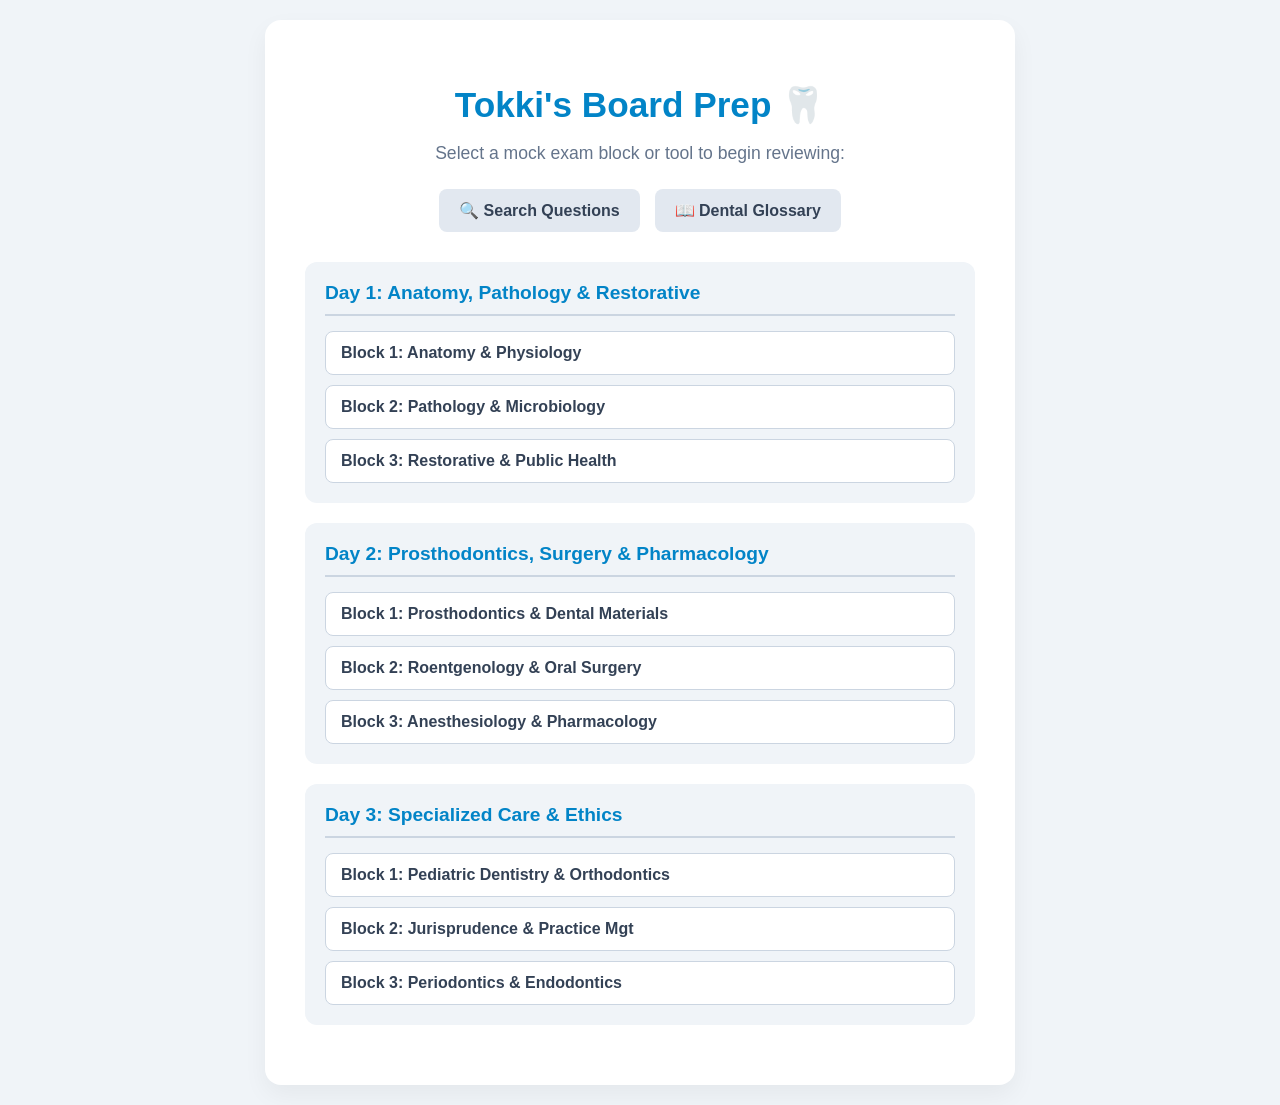
==== commit 72cab2b5: "Update index.html removed time frame" ====
--- a/index.html
+++ b/index.html
@@ -22,15 +22,12 @@
                 <div class="block-links">
                     <a href="day1/day1-block1.html" class="block-btn">
                         <span>Block 1: Anatomy & Physiology</span>
-                        <span>(8AM - 10AM)</span>
                     </a>
                     <a href="day1/day1-block2.html" class="block-btn">
                         <span>Block 2: Pathology & Microbiology</span>
-                        <span>(11AM - 1PM)</span>
                     </a>
                     <a href="day1/day1-block3.html" class="block-btn">
                         <span>Block 3: Restorative & Public Health</span>
-                        <span>(2PM - 4PM)</span>
                     </a>
                 </div>
             </div>
@@ -40,15 +37,12 @@
                 <div class="block-links">
                     <a href="day2/day2-block1.html" class="block-btn">
                         <span>Block 1: Prosthodontics & Dental Materials</span>
-                        <span>(8AM - 10AM)</span>
                     </a>
                     <a href="day2/day2-block2.html" class="block-btn">
                         <span>Block 2: Roentgenology & Oral Surgery</span>
-                        <span>(11AM - 1PM)</span>
                     </a>
                     <a href="day2/day2-block3.html" class="block-btn">
                         <span>Block 3: Anesthesiology & Pharmacology</span>
-                        <span>(2PM - 4PM)</span>
                     </a>
                 </div>
             </div>
@@ -58,15 +52,12 @@
                 <div class="block-links">
                     <a href="day3/day3-block1.html" class="block-btn">
                         <span>Block 1: Pediatric Dentistry & Orthodontics</span>
-                        <span>(8AM - 10AM)</span>
                     </a>
                     <a href="day3/day3-block2.html" class="block-btn">
                         <span>Block 2: Jurisprudence & Practice Mgt</span>
-                        <span>(11AM - 1PM)</span>
                     </a>
                     <a href="day3/day3-block3.html" class="block-btn">
                         <span>Block 3: Periodontics & Endodontics</span>
-                        <span>(2PM - 4PM)</span>
                     </a>
                 </div>
             </div>
--- a/css/style.css
+++ b/css/style.css
@@ -33,11 +33,53 @@
     box-sizing: border-box;
 }
 
-/* --- Navigation Hub Styles --- */
+/* --- Navigation Hub & Mode Selection Styles --- */
 .home-screen { text-align: center; }
 .home-screen h1 { color: var(--primary); margin-bottom: 10px; font-size: 2.2rem; }
 .home-screen p { color: var(--text-light); margin-bottom: 25px; font-size: 1.1rem; }
 
+/* The fix for your Mode Selection Screen */
+.day-buttons {
+    display: flex;
+    flex-direction: column;
+    gap: 15px;
+    max-width: 500px;
+    margin: 0 auto;
+}
+
+.day-btn {
+    background-color: var(--bg-color);
+    border: 2px solid #cbd5e1;
+    border-radius: 12px;
+    padding: 20px;
+    cursor: pointer;
+    transition: all 0.2s ease;
+    text-align: center;
+    display: flex;
+    flex-direction: column;
+    align-items: center;
+    gap: 8px;
+    font-family: inherit;
+}
+
+.day-btn:hover {
+    background-color: var(--primary);
+    border-color: var(--primary);
+    transform: translateY(-2px);
+}
+
+.day-btn strong {
+    font-size: 1.25rem;
+    color: var(--primary);
+    transition: color 0.2s ease;
+}
+
+.day-btn:hover strong,
+.day-btn:hover span {
+    color: white !important;
+}
+
+/* Used in Main Menu (index.html) */
 .tools-nav {
     display: flex;
     justify-content: center;
@@ -49,10 +91,11 @@
     background-color: #e2e8f0;
     color: var(--text-dark);
     text-decoration: none;
-    padding: 10px 20px;
+    padding: 12px 20px;
     border-radius: 8px;
     font-weight: 600;
     transition: background-color 0.2s ease;
+    display: inline-block;
 }
 
 .tool-btn:hover { background-color: #cbd5e1; }
@@ -109,7 +152,7 @@
 .question { font-size: 1.15rem; font-weight: 600; margin-bottom: 25px; line-height: 1.6; }
 .options { display: flex; flex-direction: column; gap: 12px; }
 
-.option-btn { background-color: var(--bg-color); border: 2px solid transparent; border-radius: 8px; padding: 15px 20px; font-size: 1rem; color: var(--text-dark); cursor: pointer; text-align: left; transition: all 0.2s ease; line-height: 1.4; }
+.option-btn { background-color: var(--bg-color); border: 2px solid transparent; border-radius: 8px; padding: 15px 20px; font-size: 1rem; color: var(--text-dark); cursor: pointer; text-align: left; transition: all 0.2s ease; line-height: 1.4; font-family: inherit; }
 .option-btn:hover:not(:disabled) { background-color: #e2e8f0; border-color: #cbd5e1; }
 .option-btn:disabled { cursor: default; }
 .option-btn.correct { background-color: #dcfce7; border-color: var(--correct); color: #166534; }
@@ -119,7 +162,7 @@
 .rationale-box strong { display: block; margin-bottom: 8px; font-size: 1.05rem; }
 
 .controls { margin-top: 30px; display: flex; justify-content: space-between; }
-.nav-btn { background-color: #cbd5e1; color: var(--text-dark); border: none; border-radius: 8px; padding: 12px 24px; font-size: 1rem; font-weight: 600; cursor: pointer; transition: background-color 0.2s ease; }
+.nav-btn { background-color: #cbd5e1; color: var(--text-dark); border: none; border-radius: 8px; padding: 12px 24px; font-size: 1rem; font-weight: 600; cursor: pointer; transition: background-color 0.2s ease; font-family: inherit; }
 .nav-btn:hover:not(:disabled) { background-color: #94a3b8; }
 .nav-btn:disabled { opacity: 0.5; cursor: not-allowed; }
 #next-btn { background-color: var(--primary); color: white; }
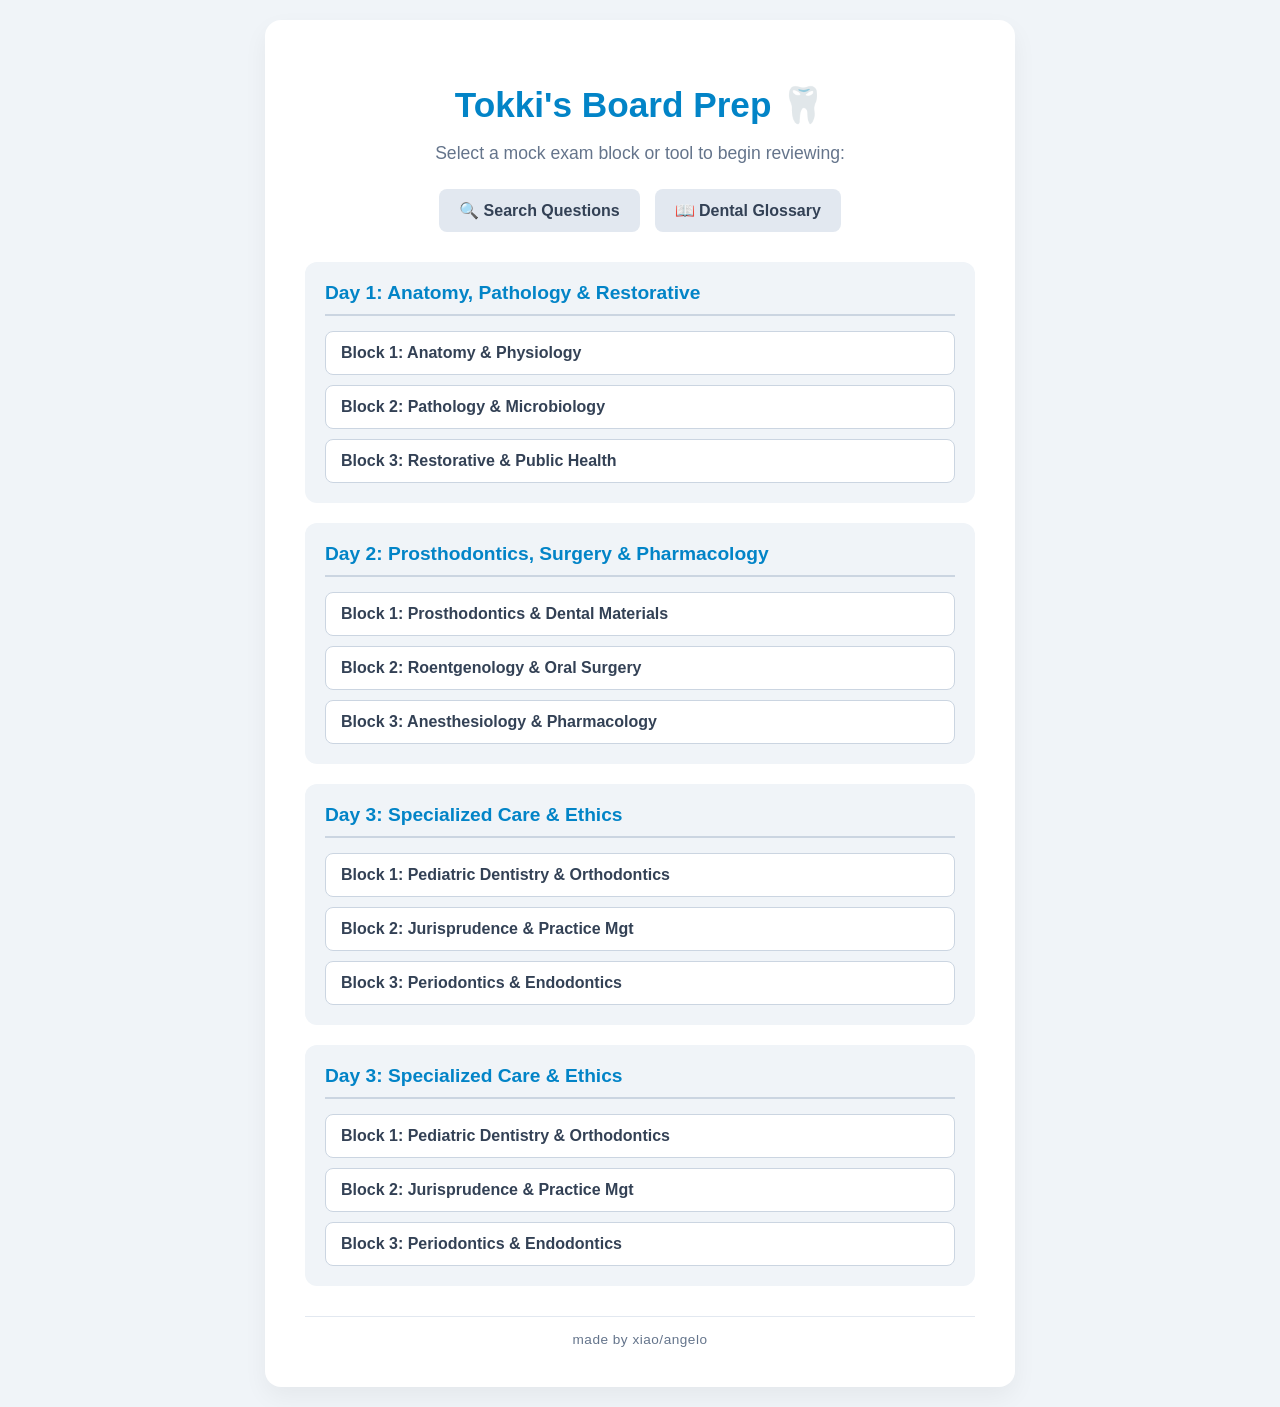
==== commit 2c09b011: "Update index.html" ====
--- a/index.html
+++ b/index.html
@@ -63,6 +63,25 @@
             </div>
 
         </div>
+        <div class="day-section">
+                <h2>Day 3: Specialized Care & Ethics</h2>
+                <div class="block-links">
+                    <a href="day3/day3-block1.html" class="block-btn">
+                        <span>Block 1: Pediatric Dentistry & Orthodontics</span>
+                    </a>
+                    <a href="day3/day3-block2.html" class="block-btn">
+                        <span>Block 2: Jurisprudence & Practice Mgt</span>
+                    </a>
+                    <a href="day3/day3-block3.html" class="block-btn">
+                        <span>Block 3: Periodontics & Endodontics</span>
+                    </a>
+                </div>
+            </div>
+
+            <!-- Add footer here -->
+            <div class="app-footer">made by xiao/angelo</div>
+
+        </div>
     </div>
 </body>
 </html>
--- a/css/style.css
+++ b/css/style.css
@@ -173,3 +173,14 @@
 .results-screen h2 { font-size: 2rem; color: var(--primary); margin-bottom: 10px; }
 .results-screen p { font-size: 1.2rem; color: var(--text-light); margin-bottom: 25px; }
 .results-details { text-align: left; margin-bottom: 30px; padding: 20px; background-color: var(--bg-color); border-radius: 8px; border: 1px solid #e2e8f0; font-size: 1rem; color: var(--text-dark); }
+
+/* --- Footer Style --- */
+.app-footer {
+    text-align: center;
+    margin-top: 30px;
+    padding-top: 15px;
+    border-top: 1px solid #e2e8f0;
+    font-size: 0.85rem;
+    color: var(--text-light);
+    letter-spacing: 0.5px;
+}
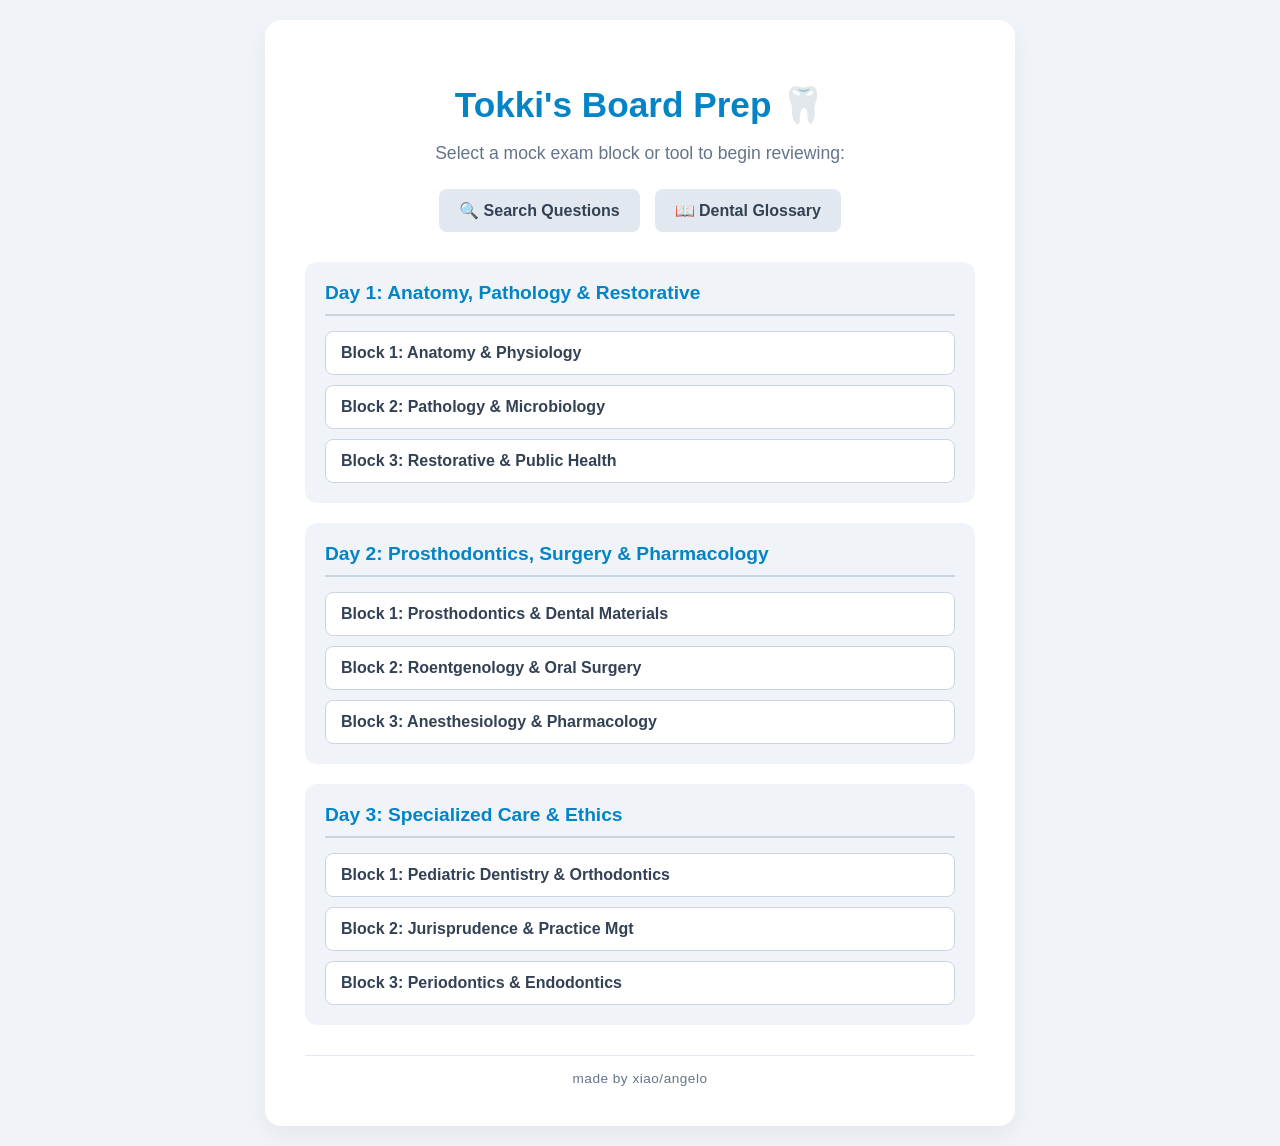
==== commit 08c1f0ea: "Update index.html" ====
--- a/index.html
+++ b/index.html
@@ -62,23 +62,6 @@
                 </div>
             </div>
 
-        </div>
-        <div class="day-section">
-                <h2>Day 3: Specialized Care & Ethics</h2>
-                <div class="block-links">
-                    <a href="day3/day3-block1.html" class="block-btn">
-                        <span>Block 1: Pediatric Dentistry & Orthodontics</span>
-                    </a>
-                    <a href="day3/day3-block2.html" class="block-btn">
-                        <span>Block 2: Jurisprudence & Practice Mgt</span>
-                    </a>
-                    <a href="day3/day3-block3.html" class="block-btn">
-                        <span>Block 3: Periodontics & Endodontics</span>
-                    </a>
-                </div>
-            </div>
-
-            <!-- Add footer here -->
             <div class="app-footer">made by xiao/angelo</div>
 
         </div>
--- a/css/style.css
+++ b/css/style.css
@@ -184,3 +184,63 @@
     color: var(--text-light);
     letter-spacing: 0.5px;
 }
+/* --- Search & Glossary Styles --- */
+.search-bar {
+    width: 100%;
+    padding: 15px;
+    font-size: 1.1rem;
+    border: 2px solid #cbd5e1;
+    border-radius: 8px;
+    margin-bottom: 25px;
+    box-sizing: border-box;
+    outline: none;
+    transition: border-color 0.2s ease;
+    font-family: inherit;
+}
+
+.search-bar:focus {
+    border-color: var(--primary);
+}
+
+.glossary-card {
+    background: var(--bg-color);
+    padding: 20px;
+    border-radius: 8px;
+    margin-bottom: 15px;
+    border-left: 4px solid var(--primary);
+    text-align: left;
+}
+
+.glossary-term {
+    font-size: 1.2rem;
+    color: var(--primary);
+    font-weight: bold;
+    margin-bottom: 8px;
+    display: block;
+}
+
+.search-result-card {
+    background: var(--bg-color);
+    border: 1px solid #cbd5e1;
+    padding: 20px;
+    border-radius: 8px;
+    margin-bottom: 20px;
+    text-align: left;
+}
+
+.search-result-question {
+    font-weight: 600;
+    margin-bottom: 15px;
+    font-size: 1.05rem;
+    line-height: 1.5;
+}
+
+.search-result-answer {
+    color: #166534;
+    font-weight: bold;
+    margin-bottom: 15px;
+    background: #dcfce7;
+    padding: 10px;
+    border-radius: 6px;
+    border: 1px solid var(--correct);
+}
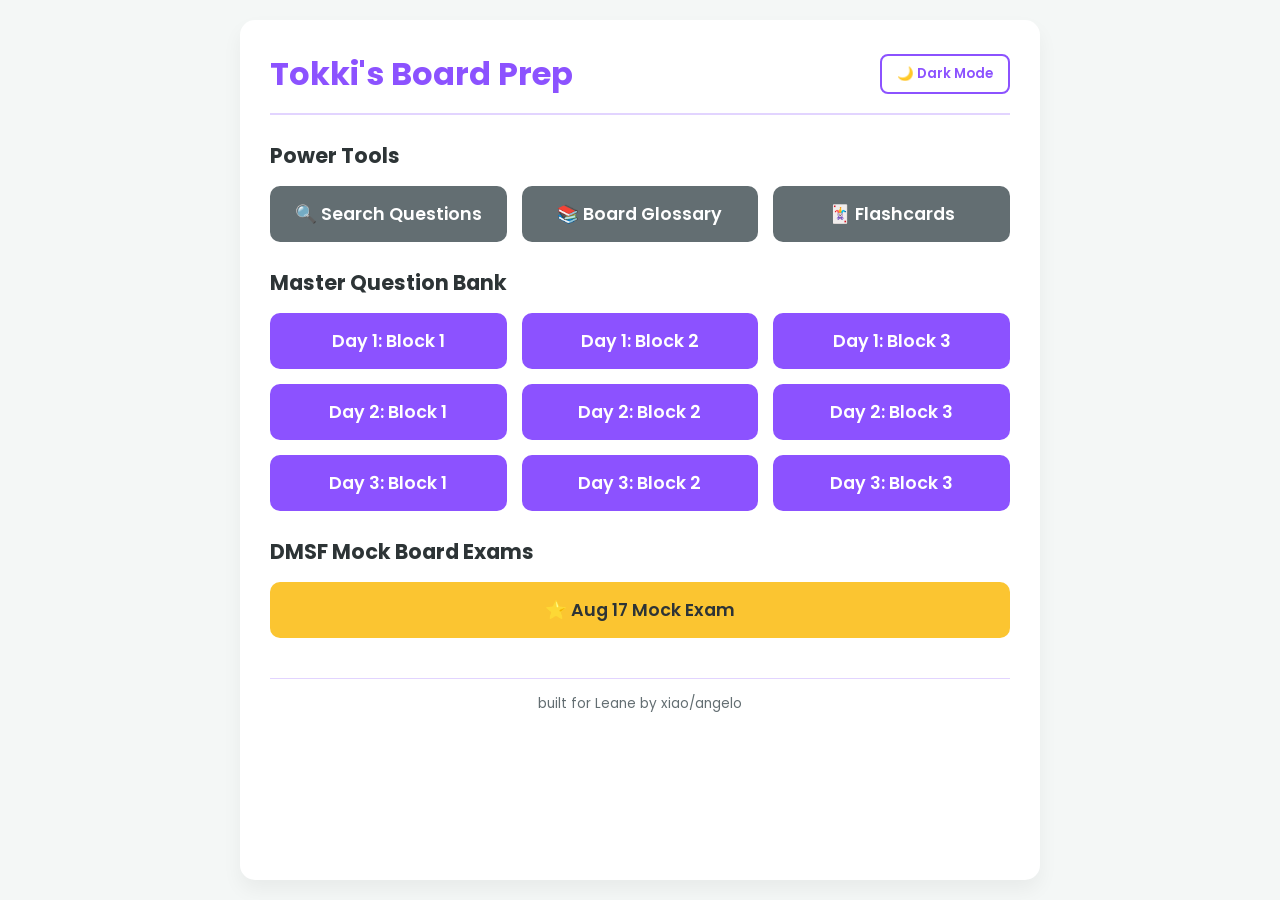
==== commit 4eda5157: "Update index.html dark mode index change" ====
--- a/index.html
+++ b/index.html
@@ -5,66 +5,85 @@
     <meta name="viewport" content="width=device-width, initial-scale=1.0">
     <title>Tokki's Board Prep</title>
     <link rel="stylesheet" href="css/style.css">
+    
+    <!-- Instant Dark Mode Check (Prevents white flash on load) -->
+    <script>
+        if (localStorage.getItem('theme') === 'dark') {
+            document.documentElement.setAttribute('data-theme', 'dark');
+        }
+    </script>
 </head>
 <body>
-    <div class="quiz-container">
-        <div class="home-screen">
-            <h1>Tokki's Board Prep 🦷</h1>
-            <p>Select a mock exam block or tool to begin reviewing:</p>
+
+    <div class="main-container">
+        
+        <!-- Header & Dark Mode Button -->
+        <div class="header-row">
+            <h1>Tokki's Board Prep</h1>
+            <button id="darkModeToggle" class="dark-mode-toggle">🌙 Dark Mode</button>
+        </div>
+
+        <!-- Section 1: Study Tools -->
+        <h2 class="section-title">Power Tools</h2>
+        <div class="menu-grid">
+            <a href="search.html" class="menu-btn btn-tools">🔍 Search Questions</a>
+            <a href="glossary.html" class="menu-btn btn-tools">📚 Board Glossary</a>
+            <a href="flashcards.html" class="menu-btn btn-tools">🃏 Flashcards</a>
+        </div>
+
+        <!-- Section 2: The 900 Master Questions -->
+        <h2 class="section-title">Master Question Bank</h2>
+        <div class="menu-grid">
+            <a href="day1-block1.html" class="menu-btn">Day 1: Block 1</a>
+            <a href="day1-block2.html" class="menu-btn">Day 1: Block 2</a>
+            <a href="day1-block3.html" class="menu-btn">Day 1: Block 3</a>
             
-            <div class="tools-nav">
-                <a href="search.html" class="tool-btn">🔍 Search Questions</a>
-                <a href="glossary.html" class="tool-btn">📖 Dental Glossary</a>
-            </div>
+            <a href="day2-block1.html" class="menu-btn">Day 2: Block 1</a>
+            <a href="day2-block2.html" class="menu-btn">Day 2: Block 2</a>
+            <a href="day2-block3.html" class="menu-btn">Day 2: Block 3</a>
 
-            <div class="day-section">
-                <h2>Day 1: Anatomy, Pathology & Restorative</h2>
-                <div class="block-links">
-                    <a href="day1/day1-block1.html" class="block-btn">
-                        <span>Block 1: Anatomy & Physiology</span>
-                    </a>
-                    <a href="day1/day1-block2.html" class="block-btn">
-                        <span>Block 2: Pathology & Microbiology</span>
-                    </a>
-                    <a href="day1/day1-block3.html" class="block-btn">
-                        <span>Block 3: Restorative & Public Health</span>
-                    </a>
-                </div>
-            </div>
+            <a href="day3-block1.html" class="menu-btn">Day 3: Block 1</a>
+            <a href="day3-block2.html" class="menu-btn">Day 3: Block 2</a>
+            <a href="day3-block3.html" class="menu-btn">Day 3: Block 3</a>
+        </div>
 
-            <div class="day-section">
-                <h2>Day 2: Prosthodontics, Surgery & Pharmacology</h2>
-                <div class="block-links">
-                    <a href="day2/day2-block1.html" class="block-btn">
-                        <span>Block 1: Prosthodontics & Dental Materials</span>
-                    </a>
-                    <a href="day2/day2-block2.html" class="block-btn">
-                        <span>Block 2: Roentgenology & Oral Surgery</span>
-                    </a>
-                    <a href="day2/day2-block3.html" class="block-btn">
-                        <span>Block 3: Anesthesiology & Pharmacology</span>
-                    </a>
-                </div>
-            </div>
+        <!-- Section 3: DMSF Mock Exams (The New Section!) -->
+        <h2 class="section-title">DMSF Mock Board Exams</h2>
+        <div class="menu-grid">
+            <a href="dmsf-mocks/aug17-2026.html" class="menu-btn btn-dmsf">⭐ Aug 17 Mock Exam</a>
+            <!-- We will add more buttons here as she takes more tests! -->
+        </div>
 
-            <div class="day-section">
-                <h2>Day 3: Specialized Care & Ethics</h2>
-                <div class="block-links">
-                    <a href="day3/day3-block1.html" class="block-btn">
-                        <span>Block 1: Pediatric Dentistry & Orthodontics</span>
-                    </a>
-                    <a href="day3/day3-block2.html" class="block-btn">
-                        <span>Block 2: Jurisprudence & Practice Mgt</span>
-                    </a>
-                    <a href="day3/day3-block3.html" class="block-btn">
-                        <span>Block 3: Periodontics & Endodontics</span>
-                    </a>
-                </div>
-            </div>
+        <!-- Footer -->
+        <div class="app-footer">
+            built for Leane by xiao/angelo
+        </div>
 
-            <div class="app-footer">made by xiao/angelo</div>
+    </div>
 
-        </div>
-    </div>
+    <!-- Dark Mode JavaScript Logic -->
+    <script>
+        const toggleBtn = document.getElementById('darkModeToggle');
+        
+        // Update button text if it loaded in dark mode
+        if (document.documentElement.getAttribute('data-theme') === 'dark') {
+            toggleBtn.innerText = '☀️ Light Mode';
+        }
+
+        // Toggle functionality when clicked
+        toggleBtn.addEventListener('click', () => {
+            let theme = document.documentElement.getAttribute('data-theme');
+            
+            if (theme === 'dark') {
+                document.documentElement.removeAttribute('data-theme');
+                localStorage.setItem('theme', 'light');
+                toggleBtn.innerText = '🌙 Dark Mode';
+            } else {
+                document.documentElement.setAttribute('data-theme', 'dark');
+                localStorage.setItem('theme', 'dark');
+                toggleBtn.innerText = '☀️ Light Mode';
+            }
+        });
+    </script>
 </body>
 </html>
--- a/css/style.css
+++ b/css/style.css
@@ -1,246 +1,162 @@
+/* --- GOOGLE FONTS --- */
+@import url('https://fonts.googleapis.com/css2?family=Poppins:wght@400;600;700&display=swap');
+
+/* --- LIGHT MODE VARIABLES (THE PURPLE THEME) --- */
 :root {
-    --primary: #0284c7;
-    --primary-hover: #0369a1;
-    --bg-color: #f0f4f8;
-    --card-bg: #ffffff;
-    --text-dark: #334155;
-    --text-light: #64748b;
-    --correct: #22c55e;
-    --wrong: #ef4444;
-    --rationale-bg: #e0f2fe;
-    --rationale-text: #0369a1;
+    --primary: #8c52ff;         /* Vibrant Purple */
+    --primary-dark: #5e17eb;    /* Deep Purple for hover states */
+    --primary-light: #e2d4ff;   /* Soft purple for highlights */
+    
+    --bg-color: #f4f7f6;        /* Light grayish-white background */
+    --text-color: #2d3436;      /* Dark gray text */
+    --text-light: #636e72;      /* Lighter gray for secondary text */
+    --container-bg: #ffffff;    /* White cards/containers */
+    
+    --correct: #00b894;         /* Green for right answers */
+    --incorrect: #d63031;       /* Red for wrong answers */
+    --accent-gold: #fbc531;     /* Gold for the DMSF section */
+}
+
+/* --- DARK MODE VARIABLES --- */
+[data-theme="dark"] {
+    --bg-color: #121212;        /* Very dark gray background */
+    --text-color: #dfe6e9;      /* Off-white text */
+    --text-light: #b2bec3;      /* Muted gray text */
+    --container-bg: #1e1e24;    /* Slightly lighter dark gray for cards */
+    --primary-light: #3d236b;   /* Darkened purple for highlights */
+}
+
+/* --- GLOBAL STYLES --- */
+* {
+    margin: 0;
+    padding: 0;
+    box-sizing: border-box;
+    font-family: 'Poppins', sans-serif;
 }
 
 body {
-    font-family: 'Segoe UI', Tahoma, Geneva, Verdana, sans-serif;
     background-color: var(--bg-color);
-    color: var(--text-dark);
+    color: var(--text-color);
+    transition: background-color 0.3s ease, color 0.3s ease;
     display: flex;
     justify-content: center;
-    align-items: center;
+    padding: 20px;
     min-height: 100vh;
-    margin: 0;
-    padding: 20px;
 }
 
-.quiz-container {
-    background-color: var(--card-bg);
-    border-radius: 16px;
-    box-shadow: 0 10px 25px rgba(0,0,0,0.05);
+/* --- MAIN CONTAINER --- */
+.main-container {
     width: 100%;
-    max-width: 750px;
-    padding: 40px;
-    box-sizing: border-box;
+    max-width: 800px;
+    background: var(--container-bg);
+    border-radius: 15px;
+    padding: 30px;
+    box-shadow: 0 10px 20px rgba(0,0,0,0.05);
+    transition: background-color 0.3s ease;
 }
 
-/* --- Navigation Hub & Mode Selection Styles --- */
-.home-screen { text-align: center; }
-.home-screen h1 { color: var(--primary); margin-bottom: 10px; font-size: 2.2rem; }
-.home-screen p { color: var(--text-light); margin-bottom: 25px; font-size: 1.1rem; }
-
-/* The fix for your Mode Selection Screen */
-.day-buttons {
+/* --- HEADER & TITLES --- */
+.header-row {
     display: flex;
-    flex-direction: column;
-    gap: 15px;
-    max-width: 500px;
-    margin: 0 auto;
+    justify-content: space-between;
+    align-items: center;
+    margin-bottom: 25px;
+    padding-bottom: 15px;
+    border-bottom: 2px solid var(--primary-light);
 }
 
-.day-btn {
-    background-color: var(--bg-color);
-    border: 2px solid #cbd5e1;
-    border-radius: 12px;
-    padding: 20px;
-    cursor: pointer;
+h1 {
+    color: var(--primary);
+    font-size: 2rem;
+    font-weight: 700;
+}
+
+h2.section-title {
+    color: var(--text-color);
+    font-size: 1.3rem;
+    margin: 25px 0 15px 0;
+}
+
+/* --- BUTTONS & MENUS --- */
+.menu-grid {
+    display: grid;
+    grid-template-columns: repeat(auto-fit, minmax(200px, 1fr));
+    gap: 15px;
+    margin-bottom: 20px;
+}
+
+.menu-btn {
+    display: flex;
+    align-items: center;
+    justify-content: center;
+    background-color: var(--primary);
+    color: white;
+    text-decoration: none;
+    padding: 15px 20px;
+    border-radius: 10px;
+    font-weight: 600;
+    font-size: 1.1rem;
     transition: all 0.2s ease;
     text-align: center;
-    display: flex;
-    flex-direction: column;
-    align-items: center;
-    gap: 8px;
-    font-family: inherit;
+    border: none;
+    cursor: pointer;
 }
 
-.day-btn:hover {
-    background-color: var(--primary);
-    border-color: var(--primary);
+.menu-btn:hover {
+    background-color: var(--primary-dark);
     transform: translateY(-2px);
+    box-shadow: 0 6px 12px rgba(140, 82, 255, 0.3);
 }
 
-.day-btn strong {
-    font-size: 1.25rem;
-    color: var(--primary);
-    transition: color 0.2s ease;
+/* Specific button styles */
+.btn-tools {
+    background-color: var(--text-light);
+}
+.btn-tools:hover {
+    background-color: var(--text-color);
+}
+.btn-dmsf {
+    background-color: var(--accent-gold);
+    color: #2d3436; /* Dark text for contrast against gold */
+}
+.btn-dmsf:hover {
+    background-color: #e1b12c;
+    box-shadow: 0 6px 12px rgba(251, 197, 49, 0.3);
 }
 
-.day-btn:hover strong,
-.day-btn:hover span {
-    color: white !important;
+/* --- DARK MODE TOGGLE --- */
+.dark-mode-toggle {
+    background: transparent;
+    border: 2px solid var(--primary);
+    color: var(--primary);
+    padding: 8px 15px;
+    border-radius: 8px;
+    cursor: pointer;
+    font-weight: 600;
+    transition: all 0.3s ease;
 }
 
-/* Used in Main Menu (index.html) */
-.tools-nav {
-    display: flex;
-    justify-content: center;
-    gap: 15px;
-    margin-bottom: 30px;
+.dark-mode-toggle:hover {
+    background: var(--primary);
+    color: white;
 }
 
-.tool-btn {
-    background-color: #e2e8f0;
-    color: var(--text-dark);
-    text-decoration: none;
-    padding: 12px 20px;
-    border-radius: 8px;
-    font-weight: 600;
-    transition: background-color 0.2s ease;
-    display: inline-block;
+/* Fix for Dark Mode active state button */
+[data-theme="dark"] .dark-mode-toggle {
+    border-color: var(--primary-light);
+    color: var(--primary-light);
+}
+[data-theme="dark"] .dark-mode-toggle:hover {
+    background: var(--primary-light);
+    color: #121212;
 }
 
-.tool-btn:hover { background-color: #cbd5e1; }
-
-.day-section {
-    background-color: var(--bg-color);
-    border-radius: 12px;
-    padding: 20px;
-    margin-bottom: 20px;
-    text-align: left;
-}
-
-.day-section h2 {
-    color: var(--primary);
-    font-size: 1.2rem;
-    margin-top: 0;
-    margin-bottom: 15px;
-    border-bottom: 2px solid #cbd5e1;
-    padding-bottom: 10px;
-}
-
-.block-links {
-    display: flex;
-    flex-direction: column;
-    gap: 10px;
-}
-
-.block-btn {
-    background-color: var(--card-bg);
-    border: 1px solid #cbd5e1;
-    color: var(--text-dark);
-    text-decoration: none;
-    padding: 12px 15px;
-    border-radius: 8px;
-    font-weight: 600;
-    transition: all 0.2s ease;
-    display: flex;
-    justify-content: space-between;
-}
-
-.block-btn:hover {
-    border-color: var(--primary);
-    color: var(--primary);
-    transform: translateX(5px);
-}
-
-/* --- Quiz Engine Styles --- */
-.quiz-header { display: flex; justify-content: space-between; align-items: center; margin-bottom: 25px; border-bottom: 1px solid #e2e8f0; padding-bottom: 15px; }
-.back-btn { background: none; border: none; color: var(--text-light); cursor: pointer; font-size: 0.95rem; font-weight: 600; padding: 0; text-decoration: none; }
-.back-btn:hover { color: var(--primary); }
-.progress { font-size: 0.9rem; color: var(--text-light); font-weight: 600; }
-.timer { font-size: 1rem; color: var(--wrong); font-weight: bold; background: #fee2e2; padding: 5px 10px; border-radius: 6px;}
-
-.question { font-size: 1.15rem; font-weight: 600; margin-bottom: 25px; line-height: 1.6; }
-.options { display: flex; flex-direction: column; gap: 12px; }
-
-.option-btn { background-color: var(--bg-color); border: 2px solid transparent; border-radius: 8px; padding: 15px 20px; font-size: 1rem; color: var(--text-dark); cursor: pointer; text-align: left; transition: all 0.2s ease; line-height: 1.4; font-family: inherit; }
-.option-btn:hover:not(:disabled) { background-color: #e2e8f0; border-color: #cbd5e1; }
-.option-btn:disabled { cursor: default; }
-.option-btn.correct { background-color: #dcfce7; border-color: var(--correct); color: #166534; }
-.option-btn.wrong { background-color: #fee2e2; border-color: var(--wrong); color: #991b1b; }
-
-.rationale-box { margin-top: 25px; padding: 20px; border-radius: 8px; background-color: var(--rationale-bg); color: var(--rationale-text); border-left: 4px solid var(--primary); font-size: 0.95rem; line-height: 1.5; }
-.rationale-box strong { display: block; margin-bottom: 8px; font-size: 1.05rem; }
-
-.controls { margin-top: 30px; display: flex; justify-content: space-between; }
-.nav-btn { background-color: #cbd5e1; color: var(--text-dark); border: none; border-radius: 8px; padding: 12px 24px; font-size: 1rem; font-weight: 600; cursor: pointer; transition: background-color 0.2s ease; font-family: inherit; }
-.nav-btn:hover:not(:disabled) { background-color: #94a3b8; }
-.nav-btn:disabled { opacity: 0.5; cursor: not-allowed; }
-#next-btn { background-color: var(--primary); color: white; }
-#next-btn:hover:not(:disabled) { background-color: var(--primary-hover); }
-
-/* --- Results Screen --- */
-.results-screen { text-align: center; }
-.results-screen h2 { font-size: 2rem; color: var(--primary); margin-bottom: 10px; }
-.results-screen p { font-size: 1.2rem; color: var(--text-light); margin-bottom: 25px; }
-.results-details { text-align: left; margin-bottom: 30px; padding: 20px; background-color: var(--bg-color); border-radius: 8px; border: 1px solid #e2e8f0; font-size: 1rem; color: var(--text-dark); }
-
-/* --- Footer Style --- */
+/* --- FOOTER --- */
 .app-footer {
     text-align: center;
-    margin-top: 30px;
+    margin-top: 40px;
     padding-top: 15px;
-    border-top: 1px solid #e2e8f0;
+    border-top: 1px solid var(--primary-light);
+    color: var(--text-light);
     font-size: 0.85rem;
-    color: var(--text-light);
-    letter-spacing: 0.5px;
 }
-/* --- Search & Glossary Styles --- */
-.search-bar {
-    width: 100%;
-    padding: 15px;
-    font-size: 1.1rem;
-    border: 2px solid #cbd5e1;
-    border-radius: 8px;
-    margin-bottom: 25px;
-    box-sizing: border-box;
-    outline: none;
-    transition: border-color 0.2s ease;
-    font-family: inherit;
-}
-
-.search-bar:focus {
-    border-color: var(--primary);
-}
-
-.glossary-card {
-    background: var(--bg-color);
-    padding: 20px;
-    border-radius: 8px;
-    margin-bottom: 15px;
-    border-left: 4px solid var(--primary);
-    text-align: left;
-}
-
-.glossary-term {
-    font-size: 1.2rem;
-    color: var(--primary);
-    font-weight: bold;
-    margin-bottom: 8px;
-    display: block;
-}
-
-.search-result-card {
-    background: var(--bg-color);
-    border: 1px solid #cbd5e1;
-    padding: 20px;
-    border-radius: 8px;
-    margin-bottom: 20px;
-    text-align: left;
-}
-
-.search-result-question {
-    font-weight: 600;
-    margin-bottom: 15px;
-    font-size: 1.05rem;
-    line-height: 1.5;
-}
-
-.search-result-answer {
-    color: #166534;
-    font-weight: bold;
-    margin-bottom: 15px;
-    background: #dcfce7;
-    padding: 10px;
-    border-radius: 6px;
-    border: 1px solid var(--correct);
-}
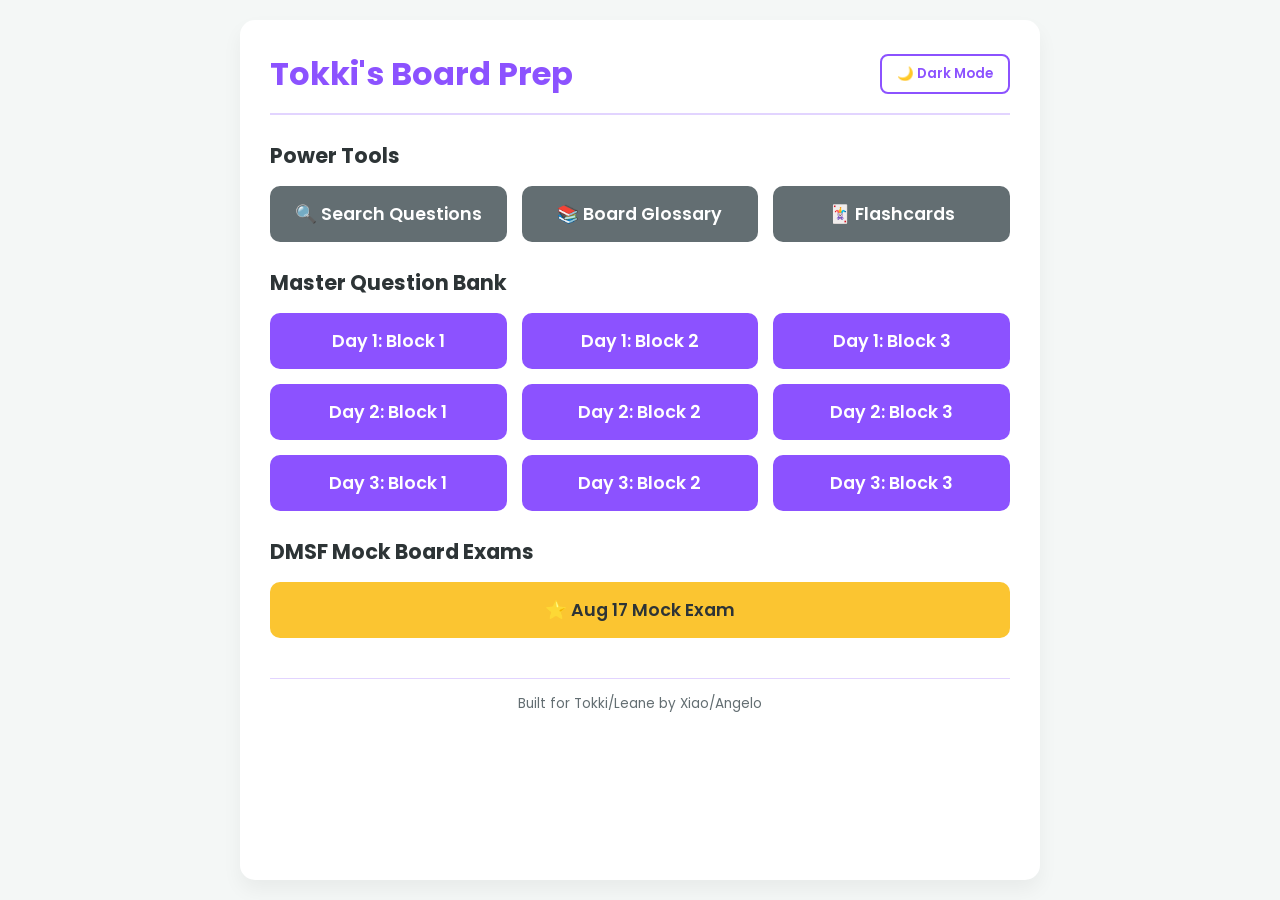
==== commit 537b7627: "Update index.html changed built for" ====
--- a/index.html
+++ b/index.html
@@ -56,7 +56,7 @@
 
         <!-- Footer -->
         <div class="app-footer">
-            built for Leane by xiao/angelo
+            Built for Tokki/Leane by Xiao/Angelo
         </div>
 
     </div>
